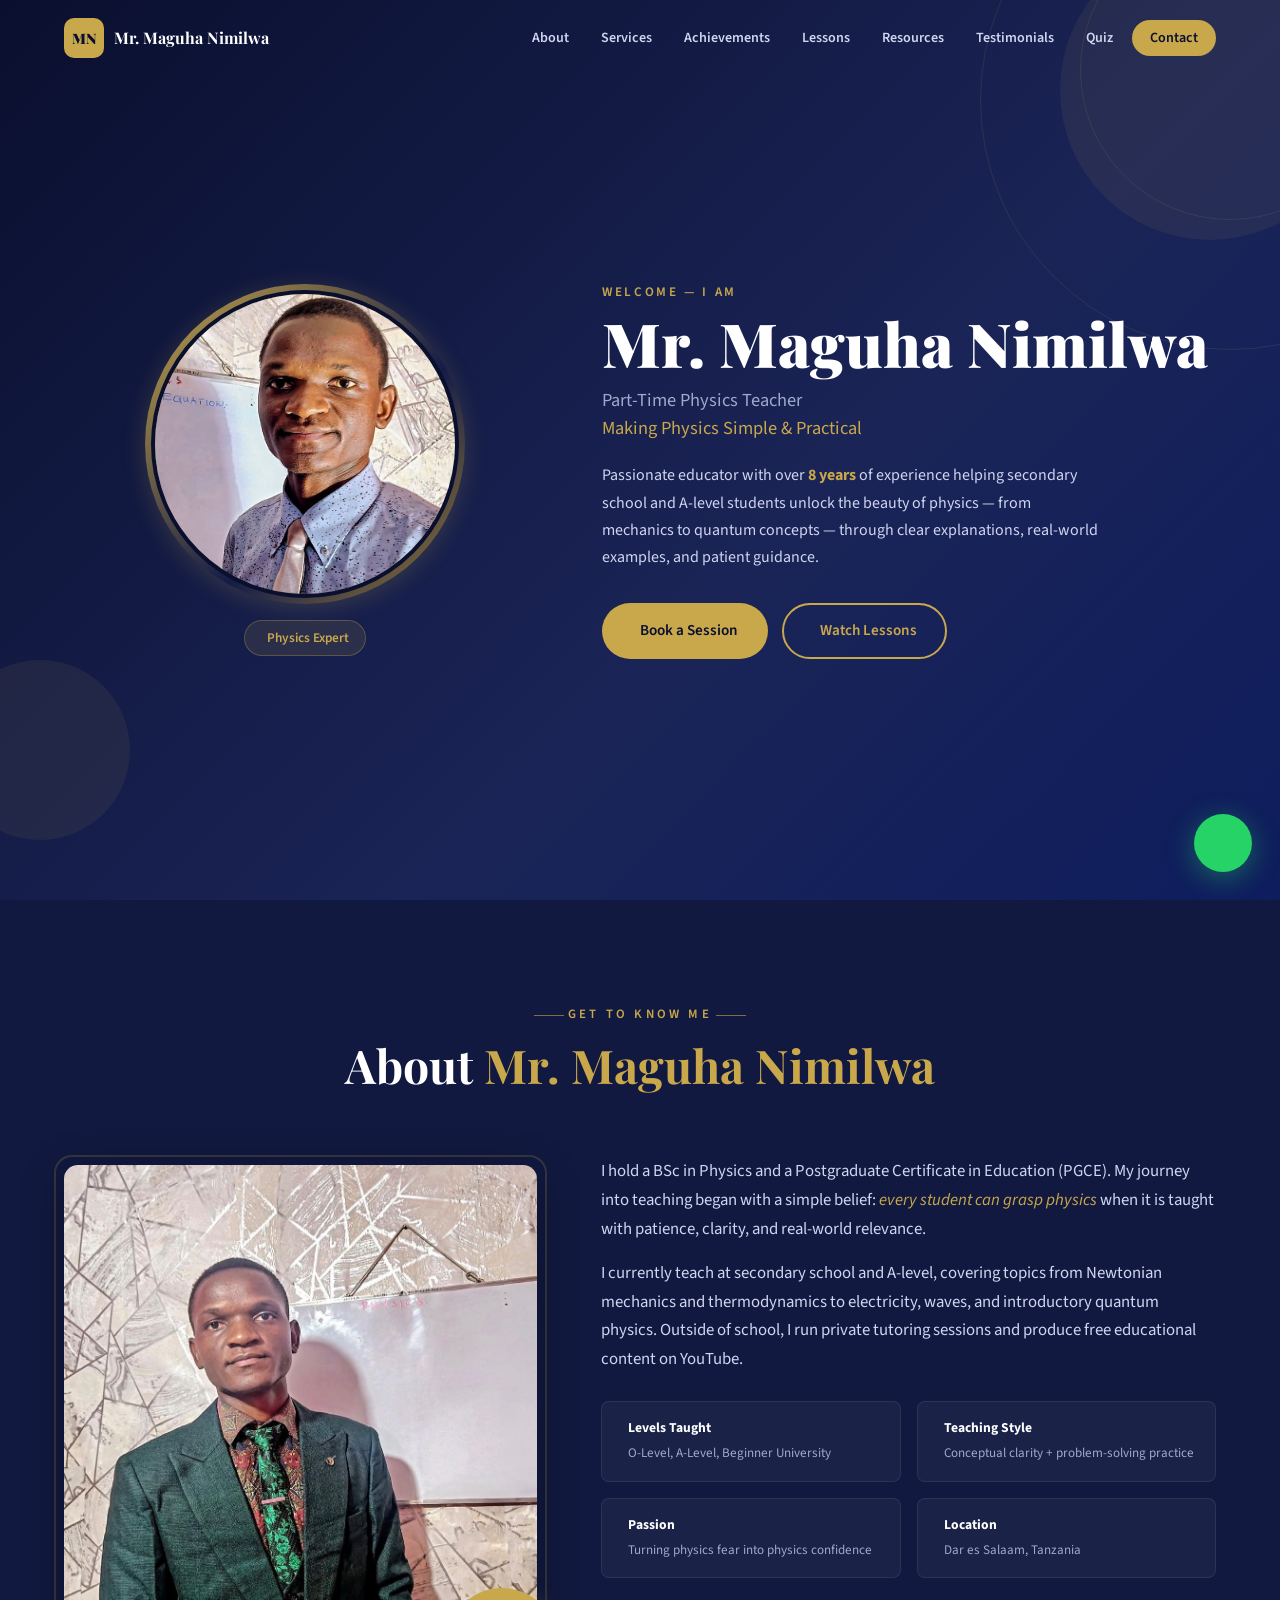
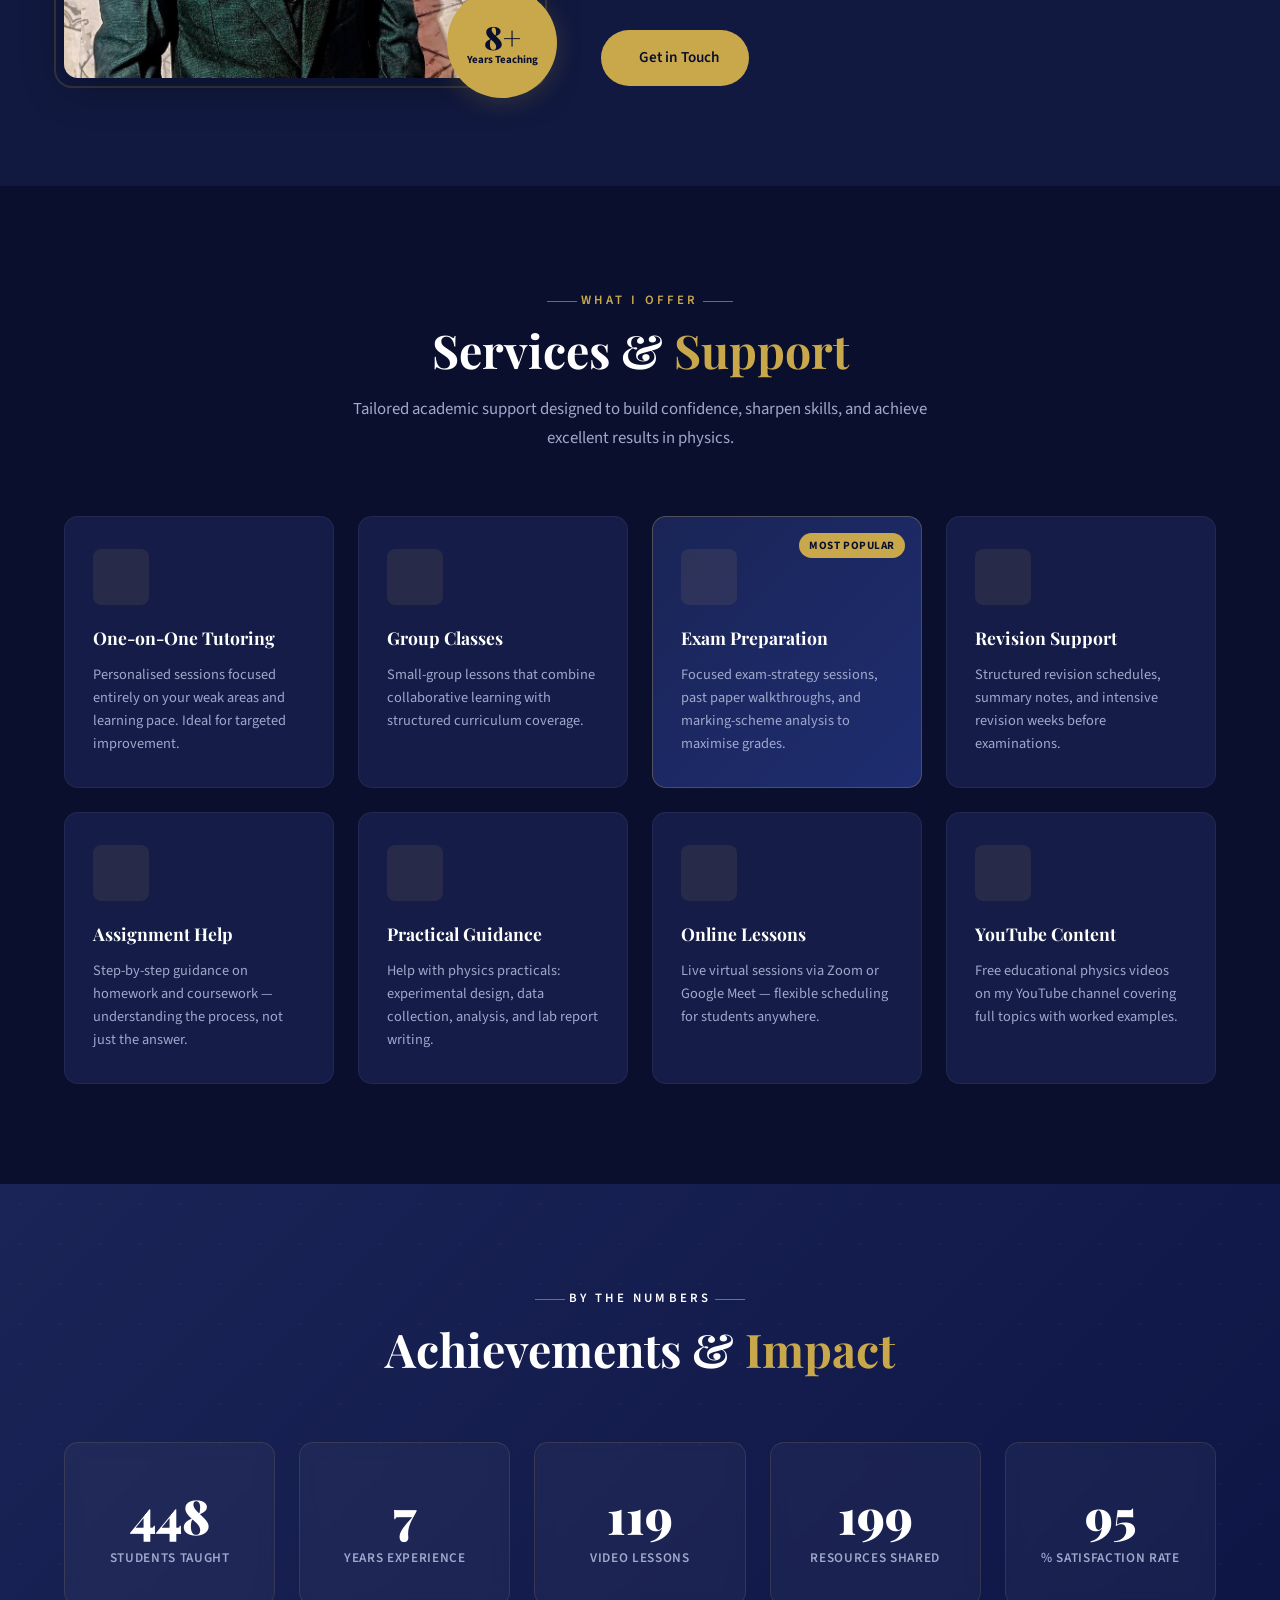
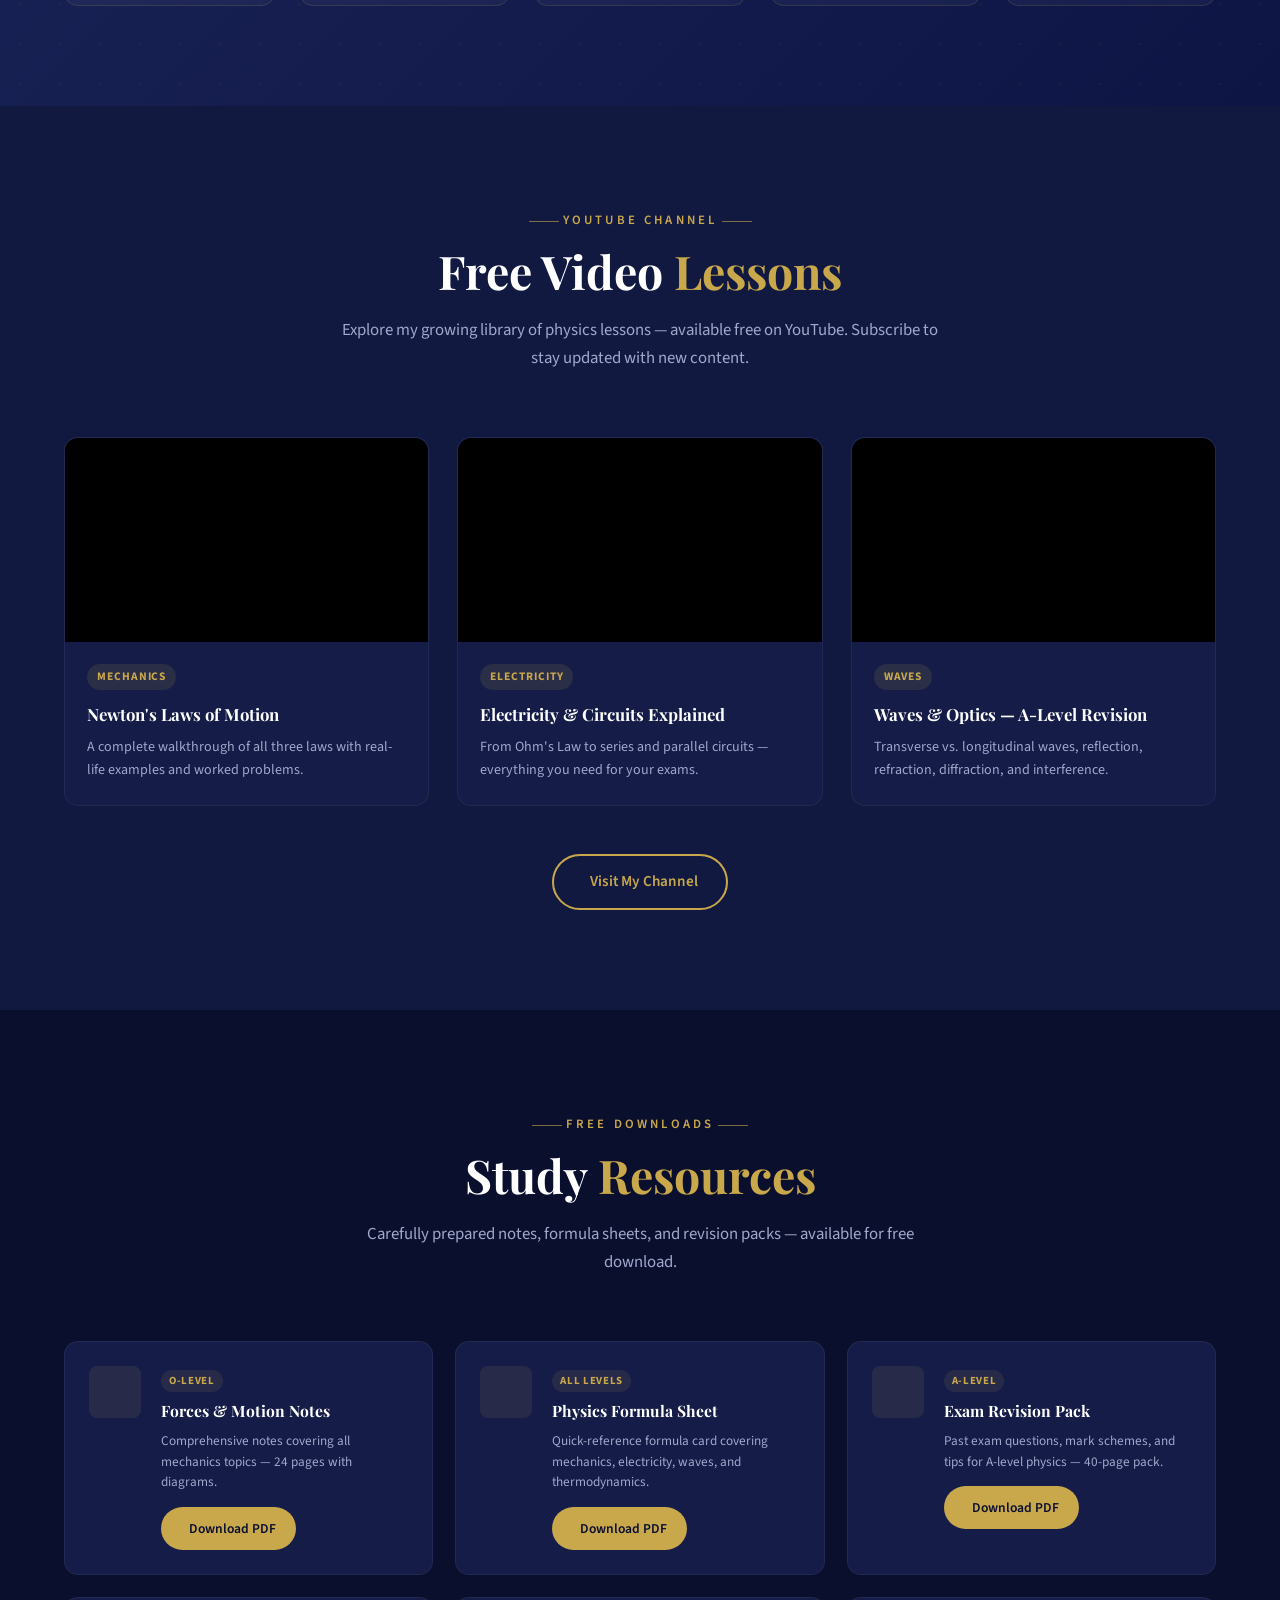
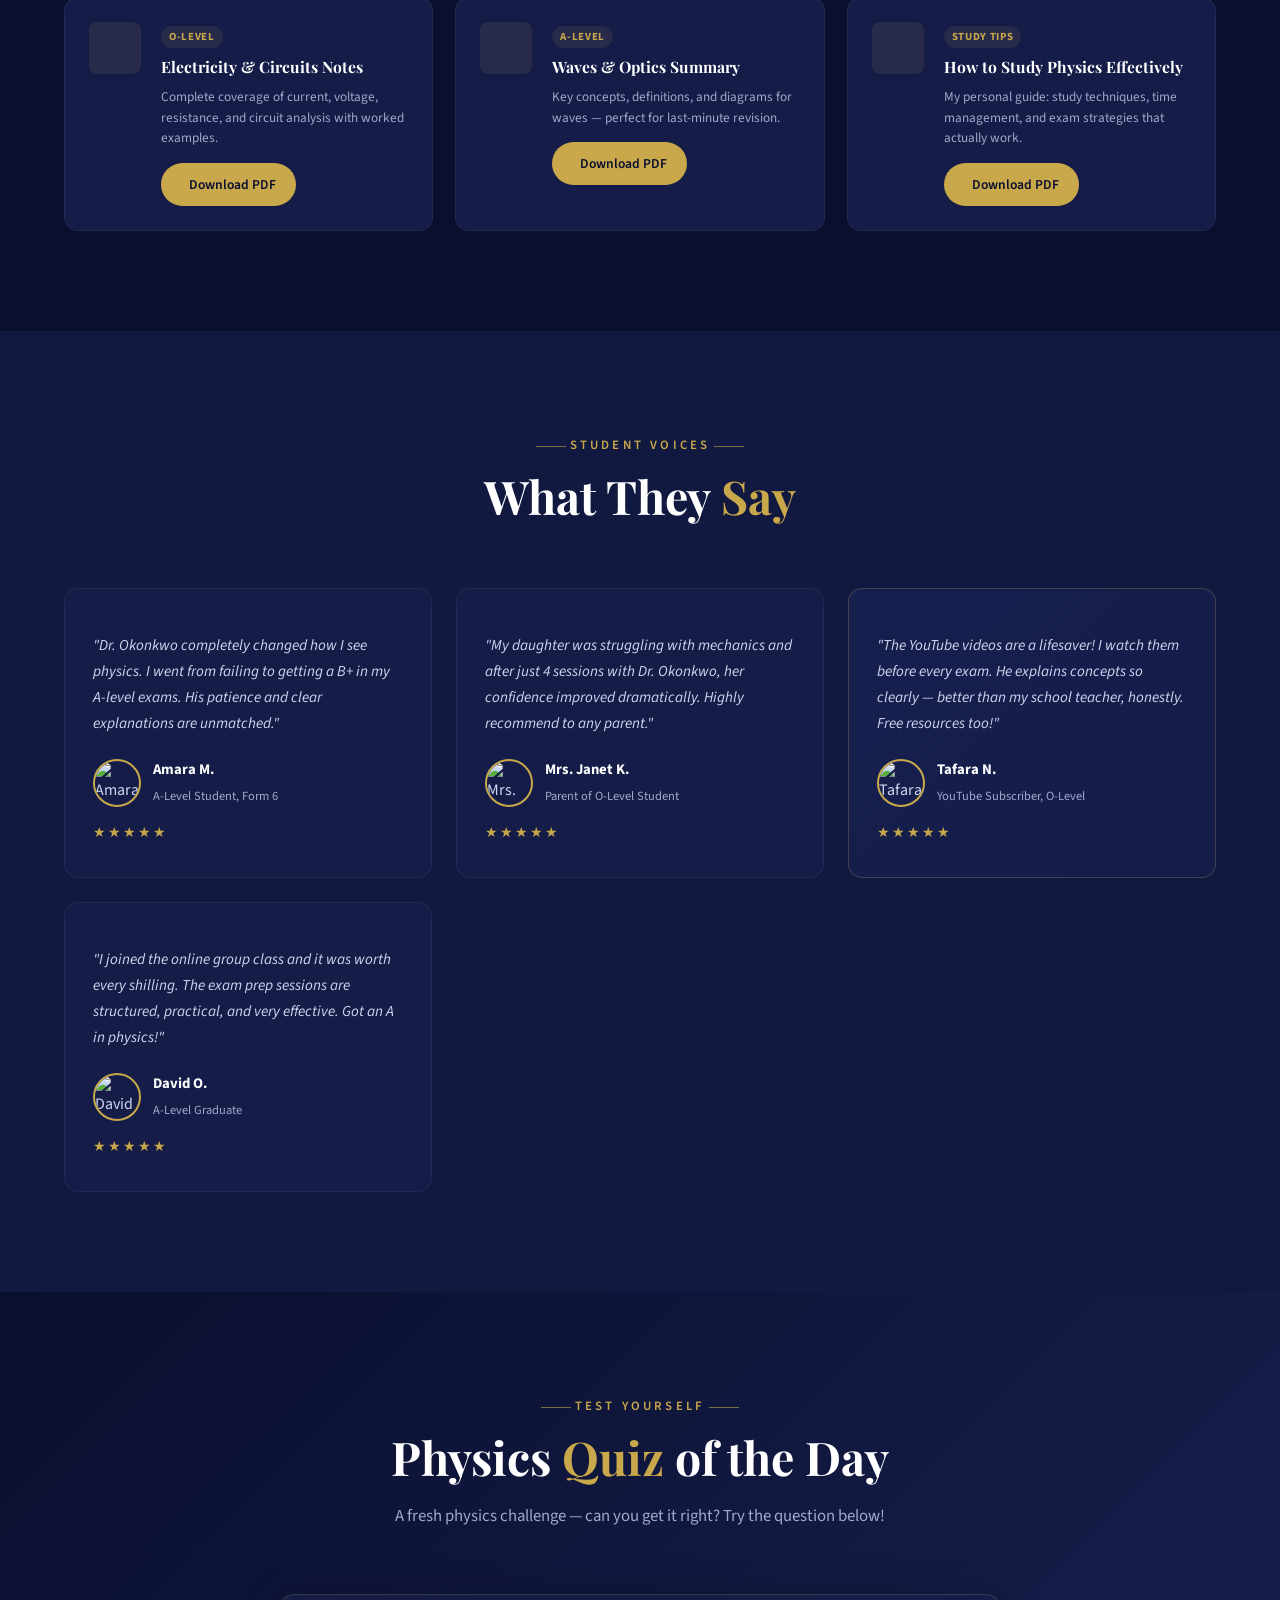
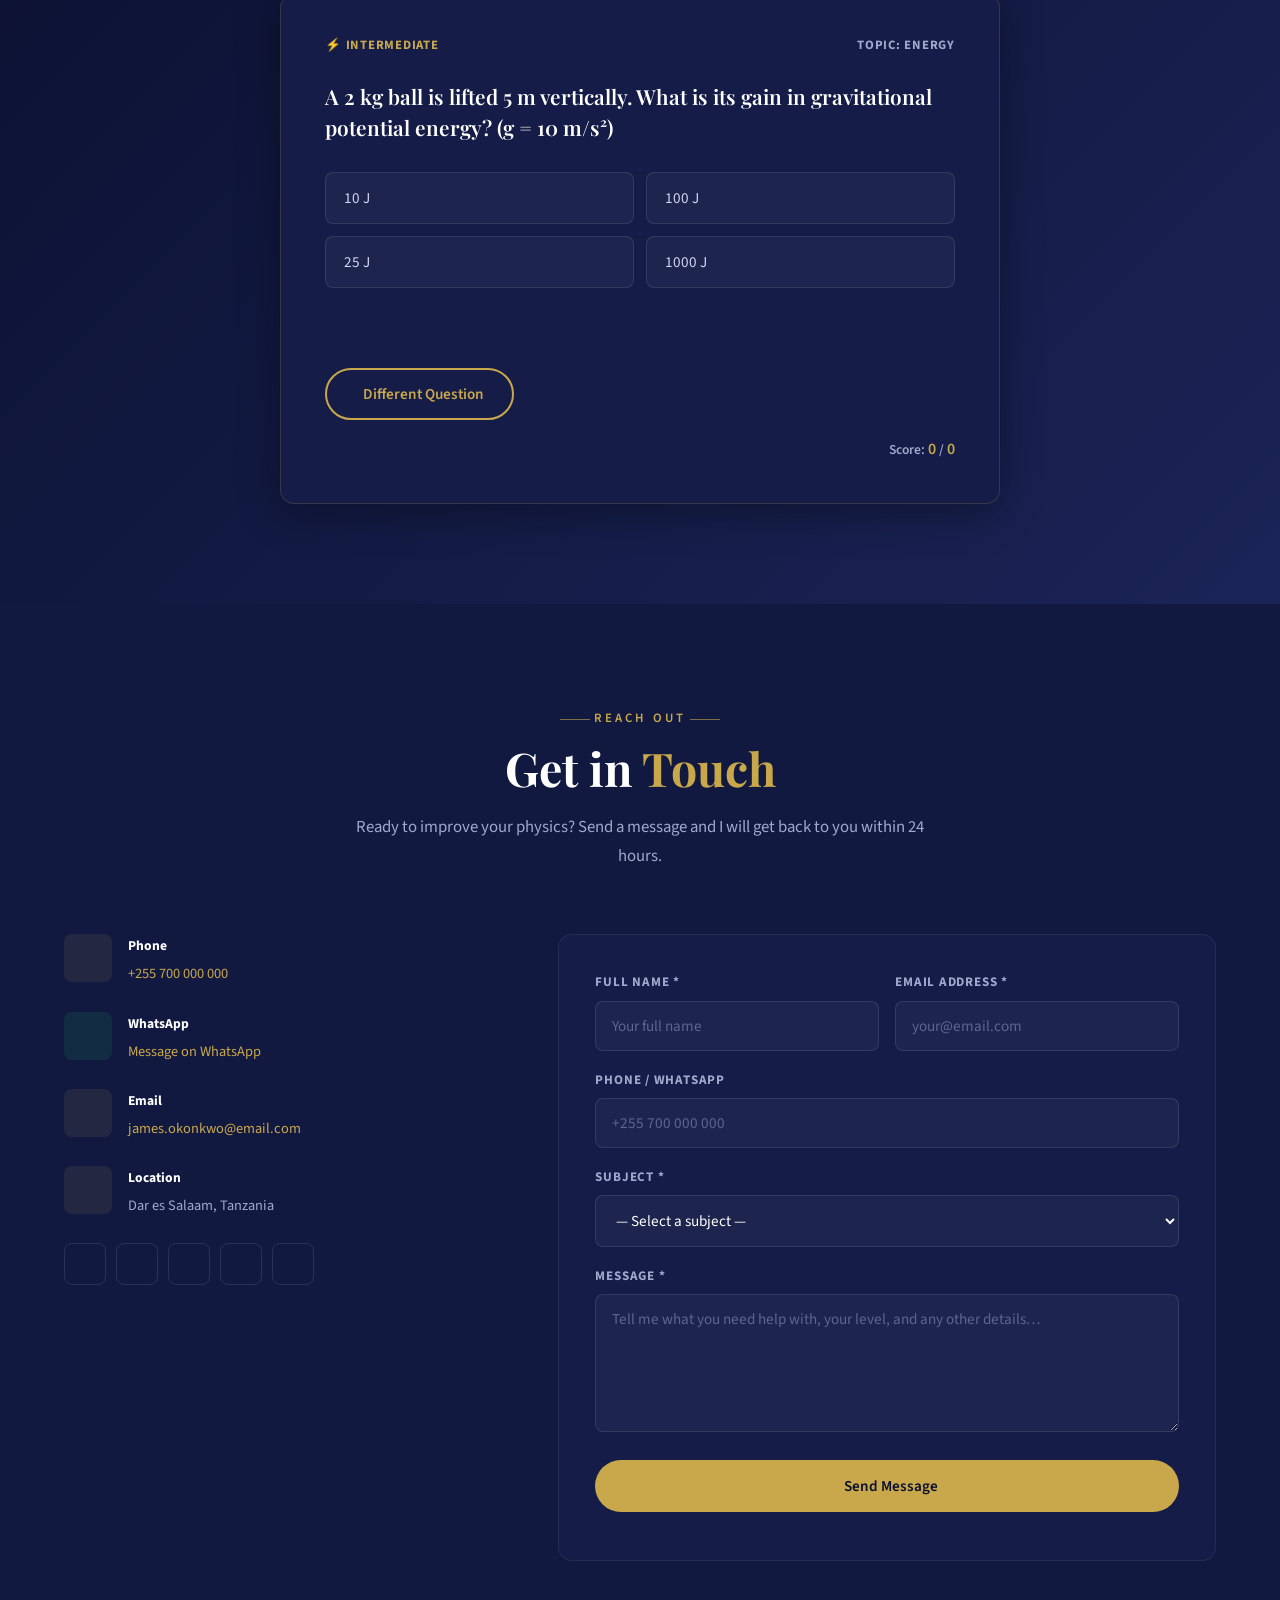
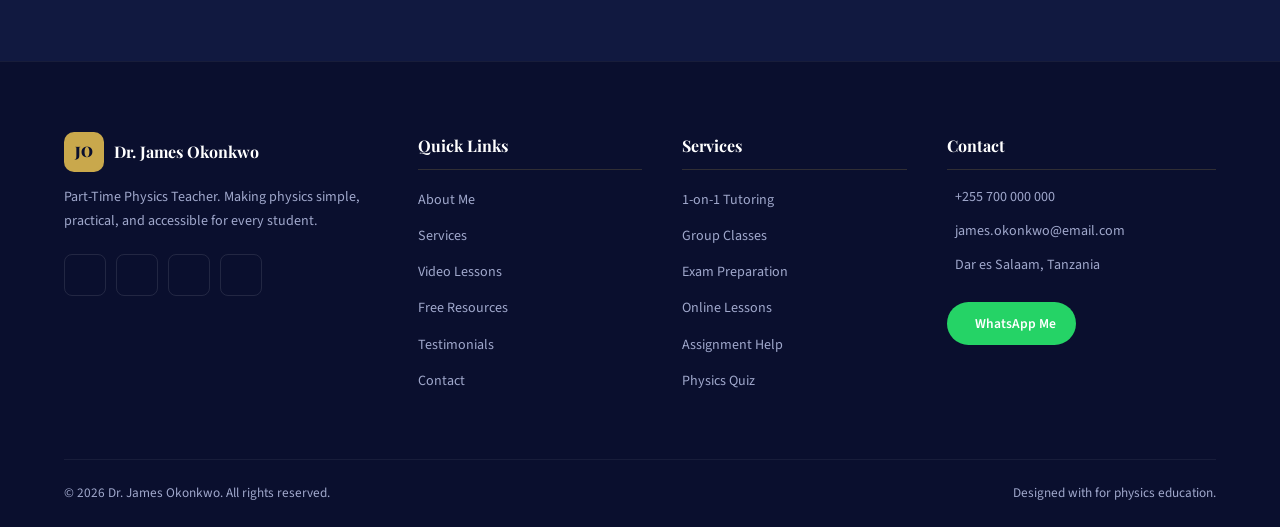
==== index.html @ 6699a412 "Rename index (4).html to index.html" ====
<!DOCTYPE html>
<html lang="en">
<head>
  <meta charset="UTF-8" />
  <meta name="viewport" content="width=device-width, initial-scale=1.0" />
  <!-- =============================================
       EDIT: Change the title to the teacher's name
  ============================================= -->
  <title>Mr. Maguha Nimilwa | Physics Teacher</title>
  <meta name="description" content="Part-time physics teacher offering tutoring, exam prep, and online lessons. Making physics simple and practical." />

  <!-- Google Fonts -->
  <link rel="preconnect" href="https://fonts.googleapis.com" />
  <link rel="preconnect" href="https://fonts.gstatic.com" crossorigin />
  <link href="https://fonts.googleapis.com/css2?family=Playfair+Display:wght@400;600;700;900&family=Source+Sans+3:ital,wght@0,300;0,400;0,600;1,400&display=swap" rel="stylesheet" />

  <!-- Phosphor Icons (lightweight icon set) -->
  <script src="https://unpkg.com/@phosphor-icons/web"></script>

  <link rel="stylesheet" href="style.css" />
</head>
<body>

  <!-- ============================================================
       NAVIGATION BAR — sticky, collapses on scroll
  ============================================================ -->
  <nav id="navbar">
    <div class="nav-container">
      <!-- EDIT: Replace with teacher's initials or short name -->
      <a class="nav-logo" href="#home">
        <span class="logo-mark">MN</span>
        <span class="logo-text">Mr. Maguha Nimilwa</span>
      </a>

      <ul class="nav-links" id="navLinks">
        <li><a href="#about">About</a></li>
        <li><a href="#services">Services</a></li>
        <li><a href="#stats">Achievements</a></li>
        <li><a href="#videos">Lessons</a></li>
        <li><a href="#resources">Resources</a></li>
        <li><a href="#testimonials">Testimonials</a></li>
        <li><a href="#quiz">Quiz</a></li>
        <li><a href="#contact" class="nav-cta">Contact</a></li>
      </ul>

      <button class="hamburger" id="hamburger" aria-label="Toggle menu">
        <span></span><span></span><span></span>
      </button>
    </div>
  </nav>

  <!-- ============================================================
       HERO SECTION
  ============================================================ -->
  <section class="hero" id="home">
    <!-- Physics-themed decorative particles -->
    <div class="hero-particles" aria-hidden="true">
      <div class="particle p1"></div>
      <div class="particle p2"></div>
      <div class="particle p3"></div>
      <div class="orbit orbit1"></div>
      <div class="orbit orbit2"></div>
    </div>

    <div class="hero-container">
      <!-- Profile photo column -->
      <div class="hero-photo-wrap">
        <div class="hero-photo-ring">
          <!-- EDIT: Replace 'placeholder-profile.jpg' with the actual photo path -->
          <img
            src="Maguha1.jpeg"
            alt="Mr Maguha Nimilwa — Physics Teacher"
            class="hero-photo"
          />
        </div>
        <div class="hero-badge">
          <i class="ph ph-atom"></i>
          <span>Physics Expert</span>
        </div>
      </div>

      <!-- Text column -->
      <div class="hero-text">
        <p class="hero-eyebrow">Welcome — I am</p>
        <!-- EDIT: Replace with teacher's actual name -->
        <h1 class="hero-name">Mr. Maguha Nimilwa</h1>
        <p class="hero-title">Part-Time Physics Teacher<br />
          <em>Making Physics Simple &amp; Practical</em>
        </p>
        <!-- EDIT: Replace with teacher's actual short intro -->
        <p class="hero-intro">
          Passionate educator with over <strong>8 years</strong> of experience helping secondary
          school and A-level students unlock the beauty of physics — from mechanics to quantum
          concepts — through clear explanations, real-world examples, and patient guidance.
        </p>
        <div class="hero-actions">
          <a href="#contact" class="btn btn-primary">
            <i class="ph ph-chat-circle-dots"></i> Book a Session
          </a>
          <a href="#videos" class="btn btn-outline">
            <i class="ph ph-youtube-logo"></i> Watch Lessons
          </a>
        </div>
      </div>
    </div>

    <!-- Scroll hint -->
    <a href="#about" class="scroll-hint" aria-label="Scroll down">
      <i class="ph ph-arrow-down"></i>
    </a>
  </section>

  <!-- ============================================================
       ABOUT SECTION
  ============================================================ -->
  <section class="section about-section" id="about">
    <div class="container">
      <div class="section-header">
        <p class="section-eyebrow">Get to Know Me</p>
        <h2 class="section-title">About <span class="gold">Mr. Maguha Nimilwa</span></h2>
      </div>

      <div class="about-grid">
        <!-- Left: Photo / decorative -->
        <div class="about-visual">
          <div class="about-img-wrap">
            <!-- EDIT: Replace with actual secondary or casual photo -->
            <img
              src="Maguha2.jpeg"
              alt="About Dr. James Okonkwo"
            />
            <div class="about-exp-badge">
              <span class="exp-number">8+</span>
              <span class="exp-label">Years Teaching</span>
            </div>
          </div>
        </div>

        <!-- Right: Bio content -->
        <div class="about-content">
          <!-- EDIT: Replace all placeholder text with real biography -->
          <p class="about-bio">
            I hold a BSc in Physics and a Postgraduate Certificate in Education (PGCE). My
            journey into teaching began with a simple belief: <em>every student can grasp
            physics</em> when it is taught with patience, clarity, and real-world relevance.
          </p>
          <p class="about-bio">
            I currently teach at secondary school and A-level, covering topics from Newtonian
            mechanics and thermodynamics to electricity, waves, and introductory quantum
            physics. Outside of school, I run private tutoring sessions and produce free
            educational content on YouTube.
          </p>

          <!-- Quick facts grid -->
          <div class="about-facts">
            <div class="fact-item">
              <i class="ph ph-graduation-cap"></i>
              <div>
                <strong>Levels Taught</strong>
                <span>O-Level, A-Level, Beginner University</span>
              </div>
            </div>
            <div class="fact-item">
              <i class="ph ph-chalkboard-teacher"></i>
              <div>
                <strong>Teaching Style</strong>
                <span>Conceptual clarity + problem-solving practice</span>
              </div>
            </div>
            <div class="fact-item">
              <i class="ph ph-heart"></i>
              <div>
                <strong>Passion</strong>
                <span>Turning physics fear into physics confidence</span>
              </div>
            </div>
            <div class="fact-item">
              <i class="ph ph-globe"></i>
              <div>
                <strong>Location</strong>
                <!-- EDIT: Replace with actual location -->
                <span>Dar es Salaam, Tanzania</span>
              </div>
            </div>
          </div>

          <a href="#contact" class="btn btn-primary mt-1">
            <i class="ph ph-envelope-simple"></i> Get in Touch
          </a>
        </div>
      </div>
    </div>
  </section>

  <!-- ============================================================
       SERVICES SECTION
  ============================================================ -->
  <section class="section services-section" id="services">
    <div class="container">
      <div class="section-header">
        <p class="section-eyebrow">What I Offer</p>
        <h2 class="section-title">Services &amp; <span class="gold">Support</span></h2>
        <p class="section-subtitle">
          Tailored academic support designed to build confidence, sharpen skills,
          and achieve excellent results in physics.
        </p>
      </div>

      <div class="services-grid">
        <!-- Each card: icon, title, description -->
        <div class="service-card">
          <div class="service-icon"><i class="ph ph-user"></i></div>
          <h3>One-on-One Tutoring</h3>
          <p>Personalised sessions focused entirely on your weak areas and learning pace. Ideal for targeted improvement.</p>
        </div>

        <div class="service-card">
          <div class="service-icon"><i class="ph ph-users-three"></i></div>
          <h3>Group Classes</h3>
          <p>Small-group lessons that combine collaborative learning with structured curriculum coverage.</p>
        </div>

        <div class="service-card featured-card">
          <div class="service-icon"><i class="ph ph-exam"></i></div>
          <h3>Exam Preparation</h3>
          <p>Focused exam-strategy sessions, past paper walkthroughs, and marking-scheme analysis to maximise grades.</p>
          <span class="card-badge">Most Popular</span>
        </div>

        <div class="service-card">
          <div class="service-icon"><i class="ph ph-book-open-text"></i></div>
          <h3>Revision Support</h3>
          <p>Structured revision schedules, summary notes, and intensive revision weeks before examinations.</p>
        </div>

        <div class="service-card">
          <div class="service-icon"><i class="ph ph-pencil-simple-line"></i></div>
          <h3>Assignment Help</h3>
          <p>Step-by-step guidance on homework and coursework — understanding the process, not just the answer.</p>
        </div>

        <div class="service-card">
          <div class="service-icon"><i class="ph ph-flask"></i></div>
          <h3>Practical Guidance</h3>
          <p>Help with physics practicals: experimental design, data collection, analysis, and lab report writing.</p>
        </div>

        <div class="service-card">
          <div class="service-icon"><i class="ph ph-video-camera"></i></div>
          <h3>Online Lessons</h3>
          <p>Live virtual sessions via Zoom or Google Meet — flexible scheduling for students anywhere.</p>
        </div>

        <div class="service-card">
          <div class="service-icon"><i class="ph ph-youtube-logo"></i></div>
          <h3>YouTube Content</h3>
          <p>Free educational physics videos on my YouTube channel covering full topics with worked examples.</p>
        </div>
      </div>
    </div>
  </section>

  <!-- ============================================================
       STATISTICS / TRUST SECTION
  ============================================================ -->
  <section class="stats-section" id="stats">
    <div class="stats-bg-pattern" aria-hidden="true"></div>
    <div class="container">
      <div class="section-header light">
        <p class="section-eyebrow">By the Numbers</p>
        <h2 class="section-title">Achievements &amp; <span class="gold">Impact</span></h2>
      </div>

      <div class="stats-grid">
        <!-- EDIT: Replace numbers with real or more accurate placeholders -->
        <div class="stat-card" data-target="450">
          <div class="stat-icon"><i class="ph ph-student"></i></div>
          <div class="stat-number counter" data-target="450">0</div>
          <div class="stat-label">Students Taught</div>
        </div>
        <div class="stat-card" data-target="8">
          <div class="stat-icon"><i class="ph ph-calendar-blank"></i></div>
          <div class="stat-number counter" data-target="8">0</div>
          <div class="stat-label">Years Experience</div>
        </div>
        <div class="stat-card" data-target="120">
          <div class="stat-icon"><i class="ph ph-video"></i></div>
          <div class="stat-number counter" data-target="120">0</div>
          <div class="stat-label">Video Lessons</div>
        </div>
        <div class="stat-card" data-target="200">
          <div class="stat-icon"><i class="ph ph-files"></i></div>
          <div class="stat-number counter" data-target="200">0</div>
          <div class="stat-label">Resources Shared</div>
        </div>
        <div class="stat-card" data-target="96">
          <div class="stat-icon"><i class="ph ph-smiley"></i></div>
          <div class="stat-number counter" data-target="96">0</div>
          <div class="stat-label">% Satisfaction Rate</div>
        </div>
      </div>
    </div>
  </section>

  <!-- ============================================================
       VIDEO LESSONS SECTION
  ============================================================ -->
  <section class="section videos-section" id="videos">
    <div class="container">
      <div class="section-header">
        <p class="section-eyebrow">YouTube Channel</p>
        <h2 class="section-title">Free Video <span class="gold">Lessons</span></h2>
        <p class="section-subtitle">
          Explore my growing library of physics lessons — available free on YouTube.
          Subscribe to stay updated with new content.
        </p>
      </div>

      <div class="videos-grid">
        <!-- VIDEO CARD 1 -->
        <!-- EDIT: Replace src with actual YouTube embed URL -->
        <div class="video-card">
          <div class="video-embed-wrap">
            <!-- Replace VIDEO_ID_1 with actual YouTube video ID -->
            <iframe
              src="https://www.youtube.com/embed/dQw4w9WgXcQ"
              title="Newton's Laws of Motion — Full Lesson"
              frameborder="0"
              allow="accelerometer; autoplay; clipboard-write; encrypted-media; gyroscope; picture-in-picture"
              allowfullscreen
              loading="lazy"
            ></iframe>
          </div>
          <div class="video-info">
            <span class="video-tag">Mechanics</span>
            <h3>Newton's Laws of Motion</h3>
            <p>A complete walkthrough of all three laws with real-life examples and worked problems.</p>
          </div>
        </div>

        <!-- VIDEO CARD 2 -->
        <div class="video-card">
          <div class="video-embed-wrap">
            <!-- EDIT: Replace VIDEO_ID_2 with actual YouTube video ID -->
            <iframe
              src="https://www.youtube.com/embed/dQw4w9WgXcQ"
              title="Electricity & Circuits Explained"
              frameborder="0"
              allow="accelerometer; autoplay; clipboard-write; encrypted-media; gyroscope; picture-in-picture"
              allowfullscreen
              loading="lazy"
            ></iframe>
          </div>
          <div class="video-info">
            <span class="video-tag">Electricity</span>
            <h3>Electricity &amp; Circuits Explained</h3>
            <p>From Ohm's Law to series and parallel circuits — everything you need for your exams.</p>
          </div>
        </div>

        <!-- VIDEO CARD 3 -->
        <div class="video-card">
          <div class="video-embed-wrap">
            <!-- EDIT: Replace VIDEO_ID_3 with actual YouTube video ID -->
            <iframe
              src="https://www.youtube.com/embed/dQw4w9WgXcQ"
              title="Waves & Optics — A-Level Revision"
              frameborder="0"
              allow="accelerometer; autoplay; clipboard-write; encrypted-media; gyroscope; picture-in-picture"
              allowfullscreen
              loading="lazy"
            ></iframe>
          </div>
          <div class="video-info">
            <span class="video-tag">Waves</span>
            <h3>Waves &amp; Optics — A-Level Revision</h3>
            <p>Transverse vs. longitudinal waves, reflection, refraction, diffraction, and interference.</p>
          </div>
        </div>
      </div>

      <div class="center-btn">
        <!-- EDIT: Replace # with actual YouTube channel URL -->
        <a href="https://youtube.com/@YourChannelHere" target="_blank" rel="noopener" class="btn btn-outline">
          <i class="ph ph-youtube-logo"></i> Visit My Channel
        </a>
      </div>
    </div>
  </section>

  <!-- ============================================================
       NOTES / RESOURCES SECTION
  ============================================================ -->
  <section class="section resources-section" id="resources">
    <div class="container">
      <div class="section-header">
        <p class="section-eyebrow">Free Downloads</p>
        <h2 class="section-title">Study <span class="gold">Resources</span></h2>
        <p class="section-subtitle">
          Carefully prepared notes, formula sheets, and revision packs — available for free download.
        </p>
      </div>

      <div class="resources-grid">
        <!-- EDIT: Update file names, descriptions, and href links -->

        <div class="resource-card">
          <div class="resource-icon"><i class="ph ph-file-text"></i></div>
          <div class="resource-info">
            <span class="resource-tag">O-Level</span>
            <h3>Forces &amp; Motion Notes</h3>
            <p>Comprehensive notes covering all mechanics topics — 24 pages with diagrams.</p>
            <a href="#" class="btn btn-sm btn-primary">
              <i class="ph ph-download-simple"></i> Download PDF
            </a>
          </div>
        </div>

        <div class="resource-card">
          <div class="resource-icon"><i class="ph ph-function"></i></div>
          <div class="resource-info">
            <span class="resource-tag">All Levels</span>
            <h3>Physics Formula Sheet</h3>
            <p>Quick-reference formula card covering mechanics, electricity, waves, and thermodynamics.</p>
            <a href="#" class="btn btn-sm btn-primary">
              <i class="ph ph-download-simple"></i> Download PDF
            </a>
          </div>
        </div>

        <div class="resource-card">
          <div class="resource-icon"><i class="ph ph-clock-countdown"></i></div>
          <div class="resource-info">
            <span class="resource-tag">A-Level</span>
            <h3>Exam Revision Pack</h3>
            <p>Past exam questions, mark schemes, and tips for A-level physics — 40-page pack.</p>
            <a href="#" class="btn btn-sm btn-primary">
              <i class="ph ph-download-simple"></i> Download PDF
            </a>
          </div>
        </div>

        <div class="resource-card">
          <div class="resource-icon"><i class="ph ph-lightning"></i></div>
          <div class="resource-info">
            <span class="resource-tag">O-Level</span>
            <h3>Electricity &amp; Circuits Notes</h3>
            <p>Complete coverage of current, voltage, resistance, and circuit analysis with worked examples.</p>
            <a href="#" class="btn btn-sm btn-primary">
              <i class="ph ph-download-simple"></i> Download PDF
            </a>
          </div>
        </div>

        <div class="resource-card">
          <div class="resource-icon"><i class="ph ph-waves"></i></div>
          <div class="resource-info">
            <span class="resource-tag">A-Level</span>
            <h3>Waves &amp; Optics Summary</h3>
            <p>Key concepts, definitions, and diagrams for waves — perfect for last-minute revision.</p>
            <a href="#" class="btn btn-sm btn-primary">
              <i class="ph ph-download-simple"></i> Download PDF
            </a>
          </div>
        </div>

        <div class="resource-card">
          <div class="resource-icon"><i class="ph ph-lightbulb"></i></div>
          <div class="resource-info">
            <span class="resource-tag">Study Tips</span>
            <h3>How to Study Physics Effectively</h3>
            <p>My personal guide: study techniques, time management, and exam strategies that actually work.</p>
            <a href="#" class="btn btn-sm btn-primary">
              <i class="ph ph-download-simple"></i> Download PDF
            </a>
          </div>
        </div>
      </div>
    </div>
  </section>

  <!-- ============================================================
       TESTIMONIALS SECTION
  ============================================================ -->
  <section class="section testimonials-section" id="testimonials">
    <div class="container">
      <div class="section-header">
        <p class="section-eyebrow">Student Voices</p>
        <h2 class="section-title">What They <span class="gold">Say</span></h2>
      </div>

      <div class="testimonials-grid">
        <!-- EDIT: Replace with real testimonials -->
        <div class="testimonial-card">
          <div class="quote-icon"><i class="ph ph-quotes"></i></div>
          <p class="testimonial-text">
            "Dr. Okonkwo completely changed how I see physics. I went from failing to getting a B+ in
            my A-level exams. His patience and clear explanations are unmatched."
          </p>
          <div class="testimonial-author">
            <img src="https://placehold.co/50x50/c9a84c/0a0f2e?text=AM" alt="Amara M." />
            <div>
              <strong>Amara M.</strong>
              <span>A-Level Student, Form 6</span>
            </div>
          </div>
          <div class="stars">★★★★★</div>
        </div>

        <div class="testimonial-card">
          <div class="quote-icon"><i class="ph ph-quotes"></i></div>
          <p class="testimonial-text">
            "My daughter was struggling with mechanics and after just 4 sessions with Dr. Okonkwo, her
            confidence improved dramatically. Highly recommend to any parent."
          </p>
          <div class="testimonial-author">
            <img src="https://placehold.co/50x50/c9a84c/0a0f2e?text=JK" alt="Mrs. Janet K." />
            <div>
              <strong>Mrs. Janet K.</strong>
              <span>Parent of O-Level Student</span>
            </div>
          </div>
          <div class="stars">★★★★★</div>
        </div>

        <div class="testimonial-card featured-testimonial">
          <div class="quote-icon"><i class="ph ph-quotes"></i></div>
          <p class="testimonial-text">
            "The YouTube videos are a lifesaver! I watch them before every exam. He explains
            concepts so clearly — better than my school teacher, honestly. Free resources too!"
          </p>
          <div class="testimonial-author">
            <img src="https://placehold.co/50x50/c9a84c/0a0f2e?text=TN" alt="Tafara N." />
            <div>
              <strong>Tafara N.</strong>
              <span>YouTube Subscriber, O-Level</span>
            </div>
          </div>
          <div class="stars">★★★★★</div>
        </div>

        <div class="testimonial-card">
          <div class="quote-icon"><i class="ph ph-quotes"></i></div>
          <p class="testimonial-text">
            "I joined the online group class and it was worth every shilling. The exam prep
            sessions are structured, practical, and very effective. Got an A in physics!"
          </p>
          <div class="testimonial-author">
            <img src="https://placehold.co/50x50/c9a84c/0a0f2e?text=DO" alt="David O." />
            <div>
              <strong>David O.</strong>
              <span>A-Level Graduate</span>
            </div>
          </div>
          <div class="stars">★★★★★</div>
        </div>
      </div>
    </div>
  </section>

  <!-- ============================================================
       INTERACTIVE QUIZ SECTION — "Physics Quiz of the Day"
  ============================================================ -->
  <section class="section quiz-section" id="quiz">
    <div class="container">
      <div class="section-header">
        <p class="section-eyebrow">Test Yourself</p>
        <h2 class="section-title">Physics <span class="gold">Quiz</span> of the Day</h2>
        <p class="section-subtitle">
          A fresh physics challenge — can you get it right? Try the question below!
        </p>
      </div>

      <div class="quiz-card">
        <div class="quiz-header">
          <span class="quiz-level" id="quizLevel">⚡ Intermediate</span>
          <span class="quiz-topic" id="quizTopic">Topic: Forces</span>
        </div>

        <p class="quiz-question" id="quizQuestion">
          Loading question…
        </p>

        <div class="quiz-options" id="quizOptions">
          <!-- Options injected by JS -->
        </div>

        <div class="quiz-feedback" id="quizFeedback" aria-live="polite"></div>

        <div class="quiz-actions">
          <button class="btn btn-primary" id="nextQuizBtn" style="display:none;">
            <i class="ph ph-arrow-right"></i> Next Question
          </button>
          <button class="btn btn-outline" id="skipQuizBtn">
            <i class="ph ph-shuffle"></i> Different Question
          </button>
        </div>

        <div class="quiz-score">
          Score: <span id="quizScore">0</span> / <span id="quizTotal">0</span>
        </div>
      </div>
    </div>
  </section>

  <!-- ============================================================
       CONTACT SECTION
  ============================================================ -->
  <section class="section contact-section" id="contact">
    <div class="container">
      <div class="section-header">
        <p class="section-eyebrow">Reach Out</p>
        <h2 class="section-title">Get in <span class="gold">Touch</span></h2>
        <p class="section-subtitle">
          Ready to improve your physics? Send a message and I will get back to you within 24 hours.
        </p>
      </div>

      <div class="contact-grid">
        <!-- Left: contact info -->
        <div class="contact-info">
          <div class="contact-item">
            <div class="contact-icon"><i class="ph ph-phone"></i></div>
            <div>
              <strong>Phone</strong>
              <!-- EDIT: Replace with actual phone number -->
              <span><a href="tel:+255700000000">+255 700 000 000</a></span>
            </div>
          </div>

          <div class="contact-item">
            <div class="contact-icon whatsapp-icon"><i class="ph ph-whatsapp-logo"></i></div>
            <div>
              <strong>WhatsApp</strong>
              <!-- EDIT: Replace phone number in the URL -->
              <span><a href="https://wa.me/255700000000?text=Hello%20Dr.%20Okonkwo%2C%20I'd%20like%20to%20book%20a%20session." target="_blank" rel="noopener">Message on WhatsApp</a></span>
            </div>
          </div>

          <div class="contact-item">
            <div class="contact-icon"><i class="ph ph-envelope-simple"></i></div>
            <div>
              <strong>Email</strong>
              <!-- EDIT: Replace with actual email address -->
              <span><a href="mailto:james.okonkwo@email.com">james.okonkwo@email.com</a></span>
            </div>
          </div>

          <div class="contact-item">
            <div class="contact-icon"><i class="ph ph-map-pin"></i></div>
            <div>
              <strong>Location</strong>
              <!-- EDIT: Replace with actual location -->
              <span>Dar es Salaam, Tanzania</span>
            </div>
          </div>

          <!-- Social links -->
          <div class="social-links">
            <!-- EDIT: Replace # with actual social URLs -->
            <a href="https://youtube.com/@YourChannelHere" target="_blank" rel="noopener" aria-label="YouTube"><i class="ph ph-youtube-logo"></i></a>
            <a href="https://facebook.com/YourPageHere" target="_blank" rel="noopener" aria-label="Facebook"><i class="ph ph-facebook-logo"></i></a>
            <a href="https://twitter.com/YourHandleHere" target="_blank" rel="noopener" aria-label="Twitter / X"><i class="ph ph-x-logo"></i></a>
            <a href="https://instagram.com/YourHandleHere" target="_blank" rel="noopener" aria-label="Instagram"><i class="ph ph-instagram-logo"></i></a>
            <a href="https://linkedin.com/in/YourProfileHere" target="_blank" rel="noopener" aria-label="LinkedIn"><i class="ph ph-linkedin-logo"></i></a>
          </div>
        </div>

        <!-- Right: contact form -->
        <div class="contact-form-wrap">
          <!-- NOTE: This form needs a backend or service (e.g. Formspree) to actually send emails.
               EDIT: If using Formspree, change action="https://formspree.io/f/YOUR_FORM_ID" -->
          <form id="contactForm" novalidate>
            <div class="form-row">
              <div class="form-group">
                <label for="contactName">Full Name *</label>
                <input type="text" id="contactName" name="name" placeholder="Your full name" required />
              </div>
              <div class="form-group">
                <label for="contactEmail">Email Address *</label>
                <input type="email" id="contactEmail" name="email" placeholder="your@email.com" required />
              </div>
            </div>
            <div class="form-group">
              <label for="contactPhone">Phone / WhatsApp</label>
              <input type="tel" id="contactPhone" name="phone" placeholder="+255 700 000 000" />
            </div>
            <div class="form-group">
              <label for="contactSubject">Subject *</label>
              <select id="contactSubject" name="subject" required>
                <option value="">— Select a subject —</option>
                <option value="tutoring">One-on-One Tutoring</option>
                <option value="group">Group Class</option>
                <option value="exam">Exam Preparation</option>
                <option value="online">Online Lessons</option>
                <option value="resources">Resources / Notes</option>
                <option value="other">Other</option>
              </select>
            </div>
            <div class="form-group">
              <label for="contactMessage">Message *</label>
              <textarea id="contactMessage" name="message" rows="5" placeholder="Tell me what you need help with, your level, and any other details…" required></textarea>
            </div>
            <button type="submit" class="btn btn-primary btn-full">
              <i class="ph ph-paper-plane-tilt"></i> Send Message
            </button>
            <p class="form-note" id="formStatus" aria-live="polite"></p>
          </form>
        </div>
      </div>
    </div>
  </section>

  <!-- ============================================================
       FOOTER
  ============================================================ -->
  <footer class="footer">
    <div class="container">
      <div class="footer-grid">
        <!-- Brand -->
        <div class="footer-brand">
          <div class="footer-logo">
            <span class="logo-mark">JO</span>
            <!-- EDIT: Update name -->
            <span>Dr. James Okonkwo</span>
          </div>
          <p>Part-Time Physics Teacher. Making physics simple, practical, and accessible for every student.</p>
          <div class="social-links">
            <a href="https://youtube.com/@YourChannelHere" target="_blank" rel="noopener" aria-label="YouTube"><i class="ph ph-youtube-logo"></i></a>
            <a href="https://facebook.com/YourPageHere" target="_blank" rel="noopener" aria-label="Facebook"><i class="ph ph-facebook-logo"></i></a>
            <a href="https://twitter.com/YourHandleHere" target="_blank" rel="noopener" aria-label="Twitter / X"><i class="ph ph-x-logo"></i></a>
            <a href="https://instagram.com/YourHandleHere" target="_blank" rel="noopener" aria-label="Instagram"><i class="ph ph-instagram-logo"></i></a>
          </div>
        </div>

        <!-- Quick links -->
        <div class="footer-links">
          <h4>Quick Links</h4>
          <ul>
            <li><a href="#about">About Me</a></li>
            <li><a href="#services">Services</a></li>
            <li><a href="#videos">Video Lessons</a></li>
            <li><a href="#resources">Free Resources</a></li>
            <li><a href="#testimonials">Testimonials</a></li>
            <li><a href="#contact">Contact</a></li>
          </ul>
        </div>

        <!-- Services quick links -->
        <div class="footer-links">
          <h4>Services</h4>
          <ul>
            <li><a href="#services">1-on-1 Tutoring</a></li>
            <li><a href="#services">Group Classes</a></li>
            <li><a href="#services">Exam Preparation</a></li>
            <li><a href="#services">Online Lessons</a></li>
            <li><a href="#services">Assignment Help</a></li>
            <li><a href="#quiz">Physics Quiz</a></li>
          </ul>
        </div>

        <!-- Contact summary -->
        <div class="footer-contact">
          <h4>Contact</h4>
          <!-- EDIT: Update contact details -->
          <p><i class="ph ph-phone"></i> +255 700 000 000</p>
          <p><i class="ph ph-envelope-simple"></i> james.okonkwo@email.com</p>
          <p><i class="ph ph-map-pin"></i> Dar es Salaam, Tanzania</p>
          <a href="https://wa.me/255700000000" target="_blank" rel="noopener" class="btn btn-sm btn-whatsapp">
            <i class="ph ph-whatsapp-logo"></i> WhatsApp Me
          </a>
        </div>
      </div>

      <div class="footer-bottom">
        <!-- EDIT: Update name and year if needed -->
        <p>&copy; <span id="year"></span> Dr. James Okonkwo. All rights reserved.</p>
        <p class="footer-tagline">Designed with <i class="ph ph-heart-straight ph-fill"></i> for physics education.</p>
      </div>
    </div>
  </footer>

  <!-- ============================================================
       FLOATING WHATSAPP BUTTON
       EDIT: Replace phone number in the URL below
  ============================================================ -->
  <a
    href="https://wa.me/255700000000?text=Hello%20Dr.%20Okonkwo%2C%20I%20saw%20your%20website%20and%20I'm%20interested%20in%20your%20physics%20lessons."
    class="whatsapp-float"
    target="_blank"
    rel="noopener"
    aria-label="Chat on WhatsApp"
  >
    <i class="ph ph-whatsapp-logo"></i>
    <span class="wa-tooltip">Chat on WhatsApp</span>
  </a>

  <script src="script.js"></script>
</body>
</html>
---- style.css ----
/* ================================================================
   PHYSICS TEACHER PORTFOLIO — style.css
   Aesthetic: Refined Academic Luxury
   Colors: Deep Navy · Gold · White
================================================================ */

/* ----------------------------------------------------------------
   1. CSS VARIABLES & RESET
---------------------------------------------------------------- */
:root {
  /* Core Palette */
  --navy:        #0a0f2e;
  --navy-mid:    #111940;
  --navy-light:  #1a2456;
  --navy-card:   #141c47;
  --gold:        #c9a84c;
  --gold-light:  #e8c96a;
  --gold-dim:    #9a7c34;
  --white:       #ffffff;
  --off-white:   #f5f6ff;
  --text-muted:  #a0a8cc;
  --text-body:   #d0d5f0;

  /* Typography */
  --font-display: 'Playfair Display', Georgia, serif;
  --font-body:    'Source Sans 3', 'Segoe UI', sans-serif;

  /* Spacing */
  --section-pad:  100px;
  --container:    1200px;
  --radius:       14px;
  --radius-sm:    8px;

  /* Shadows */
  --shadow:      0 8px 40px rgba(0,0,0,0.35);
  --shadow-gold: 0 4px 24px rgba(201,168,76,0.20);

  /* Transitions */
  --trans: 0.3s cubic-bezier(0.25, 0.8, 0.25, 1);
}

*, *::before, *::after { box-sizing: border-box; margin: 0; padding: 0; }

html {
  scroll-behavior: smooth;
  scroll-padding-top: 80px;
}

body {
  font-family: var(--font-body);
  background: var(--navy);
  color: var(--text-body);
  line-height: 1.7;
  -webkit-font-smoothing: antialiased;
}

img { display: block; max-width: 100%; }
a  { color: inherit; text-decoration: none; }
ul { list-style: none; }
button { cursor: pointer; border: none; background: none; font-family: inherit; }

/* ----------------------------------------------------------------
   2. UTILITY CLASSES
---------------------------------------------------------------- */
.container {
  max-width: var(--container);
  margin: 0 auto;
  padding: 0 24px;
}

.section {
  padding: var(--section-pad) 0;
}

.gold { color: var(--gold); }

.section-header {
  text-align: center;
  margin-bottom: 64px;
}

.section-header.light .section-eyebrow,
.section-header.light .section-title { color: var(--white); }

.section-eyebrow {
  display: inline-block;
  font-family: var(--font-body);
  font-size: 0.8rem;
  font-weight: 600;
  letter-spacing: 0.25em;
  text-transform: uppercase;
  color: var(--gold);
  margin-bottom: 12px;
  position: relative;
  padding: 0 20px;
}
.section-eyebrow::before,
.section-eyebrow::after {
  content: '';
  position: absolute;
  top: 50%;
  width: 30px;
  height: 1px;
  background: var(--gold);
  opacity: 0.6;
}
.section-eyebrow::before { right: 100%; margin-right: -16px; }
.section-eyebrow::after  { left:  100%; margin-left: -16px; }

.section-title {
  font-family: var(--font-display);
  font-size: clamp(2rem, 4vw, 2.9rem);
  font-weight: 700;
  color: var(--white);
  line-height: 1.2;
  margin-bottom: 16px;
}

.section-subtitle {
  max-width: 600px;
  margin: 0 auto;
  color: var(--text-muted);
  font-size: 1.05rem;
}

.center-btn { text-align: center; margin-top: 48px; }
.mt-1 { margin-top: 24px; }

/* ----------------------------------------------------------------
   3. BUTTONS
---------------------------------------------------------------- */
.btn {
  display: inline-flex;
  align-items: center;
  gap: 8px;
  padding: 13px 28px;
  border-radius: 50px;
  font-family: var(--font-body);
  font-size: 0.95rem;
  font-weight: 600;
  transition: var(--trans);
  cursor: pointer;
  text-decoration: none;
  border: 2px solid transparent;
  white-space: nowrap;
}

.btn-primary {
  background: var(--gold);
  color: var(--navy);
}
.btn-primary:hover {
  background: var(--gold-light);
  transform: translateY(-2px);
  box-shadow: var(--shadow-gold);
}

.btn-outline {
  background: transparent;
  color: var(--gold);
  border-color: var(--gold);
}
.btn-outline:hover {
  background: var(--gold);
  color: var(--navy);
  transform: translateY(-2px);
}

.btn-sm { padding: 8px 18px; font-size: 0.85rem; }

.btn-full { width: 100%; justify-content: center; }

.btn-whatsapp {
  background: #25D366;
  color: #fff;
  border-color: transparent;
}
.btn-whatsapp:hover { background: #1ebe5c; transform: translateY(-2px); }

/* ----------------------------------------------------------------
   4. NAVBAR
---------------------------------------------------------------- */
#navbar {
  position: fixed;
  top: 0; left: 0; right: 0;
  z-index: 1000;
  padding: 18px 0;
  transition: background var(--trans), padding var(--trans), box-shadow var(--trans);
}
#navbar.scrolled {
  background: rgba(10, 15, 46, 0.96);
  backdrop-filter: blur(12px);
  padding: 10px 0;
  box-shadow: 0 4px 30px rgba(0,0,0,0.4);
}

.nav-container {
  max-width: var(--container);
  margin: 0 auto;
  padding: 0 24px;
  display: flex;
  align-items: center;
  justify-content: space-between;
}

.nav-logo {
  display: flex;
  align-items: center;
  gap: 10px;
  text-decoration: none;
}
.logo-mark {
  width: 40px; height: 40px;
  background: var(--gold);
  color: var(--navy);
  border-radius: 10px;
  display: grid;
  place-items: center;
  font-family: var(--font-display);
  font-weight: 900;
  font-size: 0.9rem;
  flex-shrink: 0;
}
.logo-text {
  font-family: var(--font-display);
  font-weight: 700;
  font-size: 1rem;
  color: var(--white);
}

.nav-links {
  display: flex;
  align-items: center;
  gap: 6px;
}
.nav-links a {
  padding: 7px 13px;
  border-radius: 8px;
  font-size: 0.88rem;
  font-weight: 600;
  color: var(--text-body);
  transition: color var(--trans), background var(--trans);
}
.nav-links a:hover { color: var(--white); background: rgba(255,255,255,0.07); }
.nav-links .nav-cta {
  background: var(--gold);
  color: var(--navy);
  border-radius: 50px;
  padding: 8px 18px;
}
.nav-links .nav-cta:hover { background: var(--gold-light); }

.hamburger {
  display: none;
  flex-direction: column;
  gap: 5px;
  padding: 6px;
}
.hamburger span {
  display: block;
  width: 24px; height: 2px;
  background: var(--white);
  border-radius: 2px;
  transition: var(--trans);
}
.hamburger.open span:nth-child(1) { transform: translateY(7px) rotate(45deg); }
.hamburger.open span:nth-child(2) { opacity: 0; transform: scaleX(0); }
.hamburger.open span:nth-child(3) { transform: translateY(-7px) rotate(-45deg); }

/* ----------------------------------------------------------------
   5. HERO SECTION
---------------------------------------------------------------- */
.hero {
  min-height: 100vh;
  display: flex;
  align-items: center;
  justify-content: center;
  position: relative;
  overflow: hidden;
  background: linear-gradient(135deg, var(--navy) 0%, var(--navy-light) 60%, #0e1d5e 100%);
  padding: 120px 24px 80px;
}

/* Decorative physics particles */
.hero-particles { position: absolute; inset: 0; pointer-events: none; }

.particle {
  position: absolute;
  border-radius: 50%;
  background: var(--gold);
  opacity: 0.08;
  animation: float 8s ease-in-out infinite;
}
.p1 { width: 300px; height: 300px; top: -60px; right: -80px; animation-delay: 0s; }
.p2 { width: 180px; height: 180px; bottom: 60px; left: -50px; animation-delay: 2s; }
.p3 { width: 80px;  height: 80px;  top: 40%;    left: 20%;    animation-delay: 4s; opacity: 0.05; }

.orbit {
  position: absolute;
  border-radius: 50%;
  border: 1px solid rgba(201,168,76,0.12);
  animation: spin 20s linear infinite;
}
.orbit1 { width: 500px; height: 500px; top: -150px; right: -200px; }
.orbit2 { width: 300px; height: 300px; top: -80px;  right: -100px; animation-duration: 14s; animation-direction: reverse; }

@keyframes float {
  0%,100% { transform: translateY(0) scale(1); }
  50%      { transform: translateY(-30px) scale(1.05); }
}
@keyframes spin { to { transform: rotate(360deg); } }

/* Hero layout */
.hero-container {
  max-width: var(--container);
  margin: 0 auto;
  display: grid;
  grid-template-columns: 1fr 1.3fr;
  align-items: center;
  gap: 64px;
  position: relative;
  z-index: 1;
}

/* Profile photo */
.hero-photo-wrap {
  display: flex;
  flex-direction: column;
  align-items: center;
  gap: 16px;
}
.hero-photo-ring {
  width: 320px; height: 320px;
  border-radius: 50%;
  padding: 6px;
  background: linear-gradient(135deg, var(--gold), transparent 60%, var(--gold-dim));
  box-shadow: var(--shadow-gold);
  animation: pulse-ring 4s ease-in-out infinite;
}
@keyframes pulse-ring {
  0%,100% { box-shadow: 0 0 0 0 rgba(201,168,76,0.3); }
  50%      { box-shadow: 0 0 0 16px rgba(201,168,76,0); }
}
.hero-photo {
  width: 100%; height: 100%;
  object-fit: cover;
  border-radius: 50%;
  border: 4px solid var(--navy);
}
.hero-badge {
  display: inline-flex;
  align-items: center;
  gap: 6px;
  background: rgba(201,168,76,0.12);
  border: 1px solid rgba(201,168,76,0.3);
  color: var(--gold);
  padding: 6px 16px;
  border-radius: 50px;
  font-size: 0.83rem;
  font-weight: 600;
  backdrop-filter: blur(8px);
}

/* Hero text */
.hero-eyebrow {
  font-size: 0.82rem;
  letter-spacing: 0.2em;
  text-transform: uppercase;
  color: var(--gold);
  font-weight: 600;
  margin-bottom: 8px;
}
.hero-name {
  font-family: var(--font-display);
  font-size: clamp(2.4rem, 5vw, 3.8rem);
  font-weight: 900;
  color: var(--white);
  line-height: 1.05;
  margin-bottom: 12px;
}
.hero-title {
  font-size: 1.15rem;
  color: var(--text-muted);
  margin-bottom: 20px;
  line-height: 1.5;
}
.hero-title em { color: var(--gold); font-style: normal; }
.hero-intro {
  font-size: 1rem;
  color: var(--text-body);
  max-width: 500px;
  margin-bottom: 32px;
}
.hero-intro strong { color: var(--gold); }
.hero-actions { display: flex; gap: 14px; flex-wrap: wrap; }

/* Scroll hint */
.scroll-hint {
  position: absolute;
  bottom: 32px;
  left: 50%;
  transform: translateX(-50%);
  color: var(--gold);
  font-size: 1.5rem;
  animation: bounce 2s infinite;
  opacity: 0.7;
  z-index: 1;
}
@keyframes bounce {
  0%,100% { transform: translateX(-50%) translateY(0); }
  50%      { transform: translateX(-50%) translateY(8px); }
}

/* ----------------------------------------------------------------
   6. ABOUT SECTION
---------------------------------------------------------------- */
.about-section { background: var(--navy-mid); }

.about-grid {
  display: grid;
  grid-template-columns: 1fr 1.3fr;
  gap: 64px;
  align-items: center;
}

.about-visual { position: relative; }

.about-img-wrap {
  position: relative;
  border-radius: var(--radius);
  overflow: visible;
}
.about-img-wrap img {
  width: 100%;
  border-radius: var(--radius);
  object-fit: cover;
  box-shadow: var(--shadow);
  position: relative;
  z-index: 1;
}
.about-img-wrap::before {
  content: '';
  position: absolute;
  inset: -10px;
  border-radius: calc(var(--radius) + 4px);
  border: 2px solid rgba(201,168,76,0.2);
  z-index: 0;
}

.about-exp-badge {
  position: absolute;
  bottom: -20px;
  right: -20px;
  width: 110px; height: 110px;
  background: var(--gold);
  border-radius: 50%;
  display: flex;
  flex-direction: column;
  align-items: center;
  justify-content: center;
  z-index: 2;
  box-shadow: var(--shadow-gold);
}
.exp-number {
  font-family: var(--font-display);
  font-weight: 900;
  font-size: 2rem;
  color: var(--navy);
  line-height: 1;
}
.exp-label {
  font-size: 0.68rem;
  font-weight: 700;
  color: var(--navy);
  text-align: center;
  line-height: 1.2;
}

.about-bio {
  font-size: 1.05rem;
  color: var(--text-body);
  margin-bottom: 16px;
}
.about-bio em { color: var(--gold); font-style: italic; }

.about-facts {
  display: grid;
  grid-template-columns: 1fr 1fr;
  gap: 16px;
  margin: 28px 0;
}
.fact-item {
  display: flex;
  align-items: flex-start;
  gap: 12px;
  background: rgba(255,255,255,0.04);
  border: 1px solid rgba(255,255,255,0.08);
  border-radius: var(--radius-sm);
  padding: 14px;
  transition: var(--trans);
}
.fact-item:hover { background: rgba(201,168,76,0.06); border-color: rgba(201,168,76,0.2); }
.fact-item i { color: var(--gold); font-size: 1.3rem; margin-top: 2px; flex-shrink: 0; }
.fact-item strong { display: block; color: var(--white); font-size: 0.85rem; font-weight: 700; }
.fact-item span  { font-size: 0.82rem; color: var(--text-muted); }

/* ----------------------------------------------------------------
   7. SERVICES SECTION
---------------------------------------------------------------- */
.services-section { background: var(--navy); }

.services-grid {
  display: grid;
  grid-template-columns: repeat(auto-fill, minmax(260px, 1fr));
  gap: 24px;
}

.service-card {
  background: var(--navy-card);
  border: 1px solid rgba(255,255,255,0.06);
  border-radius: var(--radius);
  padding: 32px 28px;
  transition: var(--trans);
  position: relative;
  overflow: hidden;
}
.service-card::before {
  content: '';
  position: absolute;
  top: 0; left: 0; right: 0;
  height: 3px;
  background: linear-gradient(90deg, var(--gold), var(--gold-dim));
  transform: scaleX(0);
  transform-origin: left;
  transition: var(--trans);
}
.service-card:hover {
  transform: translateY(-6px);
  border-color: rgba(201,168,76,0.25);
  box-shadow: var(--shadow);
}
.service-card:hover::before { transform: scaleX(1); }

.service-icon {
  width: 56px; height: 56px;
  background: rgba(201,168,76,0.1);
  border-radius: var(--radius-sm);
  display: grid;
  place-items: center;
  margin-bottom: 18px;
  transition: var(--trans);
}
.service-icon i { font-size: 1.6rem; color: var(--gold); }
.service-card:hover .service-icon { background: var(--gold); }
.service-card:hover .service-icon i { color: var(--navy); }

.service-card h3 {
  font-family: var(--font-display);
  font-size: 1.1rem;
  font-weight: 700;
  color: var(--white);
  margin-bottom: 10px;
}
.service-card p { font-size: 0.9rem; color: var(--text-muted); line-height: 1.6; }

.featured-card {
  background: linear-gradient(135deg, var(--navy-light), #1e2d70);
  border-color: rgba(201,168,76,0.3);
}

.card-badge {
  position: absolute;
  top: 16px; right: 16px;
  background: var(--gold);
  color: var(--navy);
  font-size: 0.7rem;
  font-weight: 700;
  padding: 3px 10px;
  border-radius: 50px;
  text-transform: uppercase;
  letter-spacing: 0.05em;
}

/* ----------------------------------------------------------------
   8. STATISTICS SECTION
---------------------------------------------------------------- */
.stats-section {
  padding: var(--section-pad) 0;
  position: relative;
  background: linear-gradient(135deg, var(--navy-light), #0d1545);
  overflow: hidden;
}

.stats-bg-pattern {
  position: absolute;
  inset: 0;
  background-image: radial-gradient(rgba(201,168,76,0.06) 1px, transparent 1px);
  background-size: 40px 40px;
}

.stats-grid {
  display: grid;
  grid-template-columns: repeat(auto-fit, minmax(180px, 1fr));
  gap: 24px;
  position: relative;
  z-index: 1;
}

.stat-card {
  text-align: center;
  padding: 36px 20px;
  background: rgba(255,255,255,0.04);
  border: 1px solid rgba(201,168,76,0.15);
  border-radius: var(--radius);
  backdrop-filter: blur(8px);
  transition: var(--trans);
}
.stat-card:hover {
  transform: translateY(-4px);
  border-color: rgba(201,168,76,0.4);
  background: rgba(201,168,76,0.06);
}

.stat-icon { font-size: 2rem; color: var(--gold); margin-bottom: 12px; }
.stat-icon i { display: block; }

.stat-number {
  font-family: var(--font-display);
  font-size: 3rem;
  font-weight: 900;
  color: var(--white);
  line-height: 1;
  margin-bottom: 8px;
}

.stat-label {
  font-size: 0.83rem;
  color: var(--text-muted);
  font-weight: 600;
  letter-spacing: 0.05em;
  text-transform: uppercase;
}

/* ----------------------------------------------------------------
   9. VIDEO LESSONS SECTION
---------------------------------------------------------------- */
.videos-section { background: var(--navy-mid); }

.videos-grid {
  display: grid;
  grid-template-columns: repeat(auto-fill, minmax(320px, 1fr));
  gap: 28px;
}

.video-card {
  background: var(--navy-card);
  border: 1px solid rgba(255,255,255,0.06);
  border-radius: var(--radius);
  overflow: hidden;
  transition: var(--trans);
}
.video-card:hover {
  transform: translateY(-6px);
  box-shadow: var(--shadow);
  border-color: rgba(201,168,76,0.2);
}

.video-embed-wrap {
  position: relative;
  padding-top: 56.25%; /* 16:9 */
  background: #000;
  overflow: hidden;
}
.video-embed-wrap iframe {
  position: absolute;
  top: 0; left: 0;
  width: 100%; height: 100%;
  border: none;
}

.video-info { padding: 20px 22px 24px; }

.video-tag {
  display: inline-block;
  background: rgba(201,168,76,0.12);
  color: var(--gold);
  font-size: 0.72rem;
  font-weight: 700;
  letter-spacing: 0.08em;
  text-transform: uppercase;
  padding: 3px 10px;
  border-radius: 50px;
  margin-bottom: 10px;
}

.video-info h3 {
  font-family: var(--font-display);
  font-size: 1.05rem;
  font-weight: 700;
  color: var(--white);
  margin-bottom: 8px;
}
.video-info p { font-size: 0.88rem; color: var(--text-muted); line-height: 1.6; }

/* ----------------------------------------------------------------
   10. RESOURCES SECTION
---------------------------------------------------------------- */
.resources-section { background: var(--navy); }

.resources-grid {
  display: grid;
  grid-template-columns: repeat(auto-fill, minmax(330px, 1fr));
  gap: 22px;
}

.resource-card {
  display: flex;
  gap: 20px;
  align-items: flex-start;
  background: var(--navy-card);
  border: 1px solid rgba(255,255,255,0.06);
  border-radius: var(--radius);
  padding: 24px;
  transition: var(--trans);
}
.resource-card:hover {
  border-color: rgba(201,168,76,0.25);
  transform: translateX(4px);
}

.resource-icon {
  width: 52px; height: 52px;
  background: rgba(201,168,76,0.1);
  border-radius: var(--radius-sm);
  display: grid;
  place-items: center;
  flex-shrink: 0;
}
.resource-icon i { font-size: 1.5rem; color: var(--gold); }

.resource-tag {
  display: inline-block;
  background: rgba(201,168,76,0.1);
  color: var(--gold);
  font-size: 0.68rem;
  font-weight: 700;
  padding: 2px 8px;
  border-radius: 50px;
  text-transform: uppercase;
  letter-spacing: 0.06em;
  margin-bottom: 6px;
}
.resource-info h3 {
  font-family: var(--font-display);
  font-size: 0.98rem;
  font-weight: 700;
  color: var(--white);
  margin-bottom: 6px;
}
.resource-info p { font-size: 0.83rem; color: var(--text-muted); margin-bottom: 14px; line-height: 1.55; }

/* ----------------------------------------------------------------
   11. TESTIMONIALS SECTION
---------------------------------------------------------------- */
.testimonials-section { background: var(--navy-mid); }

.testimonials-grid {
  display: grid;
  grid-template-columns: repeat(auto-fill, minmax(280px, 1fr));
  gap: 24px;
}

.testimonial-card {
  background: var(--navy-card);
  border: 1px solid rgba(255,255,255,0.06);
  border-radius: var(--radius);
  padding: 32px 28px;
  position: relative;
  transition: var(--trans);
}
.testimonial-card:hover {
  transform: translateY(-4px);
  border-color: rgba(201,168,76,0.2);
  box-shadow: var(--shadow);
}

.featured-testimonial {
  background: linear-gradient(135deg, #16204f, var(--navy-card));
  border-color: rgba(201,168,76,0.25);
}

.quote-icon {
  font-size: 2.5rem;
  color: var(--gold);
  opacity: 0.3;
  margin-bottom: 12px;
  line-height: 1;
}

.testimonial-text {
  font-size: 0.95rem;
  color: var(--text-body);
  line-height: 1.7;
  font-style: italic;
  margin-bottom: 20px;
}

.testimonial-author {
  display: flex;
  align-items: center;
  gap: 12px;
  margin-bottom: 12px;
}
.testimonial-author img {
  width: 48px; height: 48px;
  border-radius: 50%;
  border: 2px solid var(--gold);
  object-fit: cover;
}
.testimonial-author strong {
  display: block;
  color: var(--white);
  font-size: 0.92rem;
  font-weight: 700;
}
.testimonial-author span { font-size: 0.78rem; color: var(--text-muted); }

.stars { color: var(--gold); font-size: 0.9rem; letter-spacing: 2px; }

/* ----------------------------------------------------------------
   12. QUIZ SECTION
---------------------------------------------------------------- */
.quiz-section {
  background: linear-gradient(135deg, var(--navy), var(--navy-light));
}

.quiz-card {
  max-width: 720px;
  margin: 0 auto;
  background: var(--navy-card);
  border: 1px solid rgba(201,168,76,0.2);
  border-radius: var(--radius);
  padding: 40px 44px;
  box-shadow: var(--shadow);
}

.quiz-header {
  display: flex;
  align-items: center;
  justify-content: space-between;
  margin-bottom: 24px;
}
.quiz-level, .quiz-topic {
  font-size: 0.8rem;
  font-weight: 700;
  letter-spacing: 0.06em;
  text-transform: uppercase;
}
.quiz-level { color: var(--gold); }
.quiz-topic { color: var(--text-muted); }

.quiz-question {
  font-family: var(--font-display);
  font-size: 1.3rem;
  font-weight: 600;
  color: var(--white);
  line-height: 1.5;
  margin-bottom: 28px;
  min-height: 60px;
}

.quiz-options {
  display: grid;
  grid-template-columns: 1fr 1fr;
  gap: 12px;
  margin-bottom: 24px;
}

.quiz-option {
  background: rgba(255,255,255,0.04);
  border: 1px solid rgba(255,255,255,0.1);
  border-radius: var(--radius-sm);
  padding: 14px 18px;
  text-align: left;
  font-family: var(--font-body);
  font-size: 0.95rem;
  color: var(--text-body);
  transition: var(--trans);
  cursor: pointer;
}
.quiz-option:hover:not(:disabled) {
  background: rgba(201,168,76,0.1);
  border-color: var(--gold);
  color: var(--white);
}
.quiz-option.correct {
  background: rgba(34, 197, 94, 0.12);
  border-color: #22c55e;
  color: #4ade80;
}
.quiz-option.wrong {
  background: rgba(239, 68, 68, 0.1);
  border-color: #ef4444;
  color: #f87171;
}
.quiz-option:disabled { cursor: not-allowed; opacity: 0.7; }

.quiz-feedback {
  min-height: 48px;
  padding: 0;
  font-size: 0.95rem;
  font-weight: 600;
  line-height: 1.5;
  margin-bottom: 8px;
  transition: var(--trans);
}
.quiz-feedback.correct-msg { color: #4ade80; }
.quiz-feedback.wrong-msg   { color: #f87171; }

.quiz-actions {
  display: flex;
  gap: 12px;
  flex-wrap: wrap;
  margin-bottom: 16px;
}

.quiz-score {
  font-size: 0.85rem;
  color: var(--text-muted);
  font-weight: 600;
  text-align: right;
}
.quiz-score span { color: var(--gold); font-size: 1rem; }

/* ----------------------------------------------------------------
   13. CONTACT SECTION
---------------------------------------------------------------- */
.contact-section { background: var(--navy-mid); }

.contact-grid {
  display: grid;
  grid-template-columns: 1fr 1.5fr;
  gap: 56px;
  align-items: start;
}

.contact-item {
  display: flex;
  gap: 16px;
  align-items: flex-start;
  margin-bottom: 24px;
}

.contact-icon {
  width: 48px; height: 48px;
  background: rgba(201,168,76,0.1);
  border-radius: var(--radius-sm);
  display: grid;
  place-items: center;
  flex-shrink: 0;
}
.contact-icon i { font-size: 1.3rem; color: var(--gold); }
.whatsapp-icon { background: rgba(37,211,102,0.1); }
.whatsapp-icon i { color: #25D366; }

.contact-item strong {
  display: block;
  color: var(--white);
  font-size: 0.85rem;
  font-weight: 700;
  margin-bottom: 3px;
}
.contact-item span { font-size: 0.9rem; color: var(--text-muted); }
.contact-item a { color: var(--gold); transition: color var(--trans); }
.contact-item a:hover { color: var(--gold-light); }

.social-links {
  display: flex;
  gap: 10px;
  flex-wrap: wrap;
  margin-top: 8px;
}
.social-links a {
  width: 42px; height: 42px;
  border: 1px solid rgba(255,255,255,0.1);
  border-radius: var(--radius-sm);
  display: grid;
  place-items: center;
  font-size: 1.1rem;
  color: var(--text-muted);
  transition: var(--trans);
}
.social-links a:hover {
  border-color: var(--gold);
  color: var(--gold);
  background: rgba(201,168,76,0.08);
  transform: translateY(-2px);
}

/* Contact Form */
.contact-form-wrap {
  background: var(--navy-card);
  border: 1px solid rgba(255,255,255,0.07);
  border-radius: var(--radius);
  padding: 36px;
}

.form-row {
  display: grid;
  grid-template-columns: 1fr 1fr;
  gap: 16px;
}

.form-group { margin-bottom: 18px; }

.form-group label {
  display: block;
  font-size: 0.82rem;
  font-weight: 700;
  color: var(--text-muted);
  text-transform: uppercase;
  letter-spacing: 0.06em;
  margin-bottom: 7px;
}

.form-group input,
.form-group select,
.form-group textarea {
  width: 100%;
  background: rgba(255,255,255,0.04);
  border: 1px solid rgba(255,255,255,0.1);
  border-radius: var(--radius-sm);
  padding: 13px 16px;
  font-family: var(--font-body);
  font-size: 0.95rem;
  color: var(--white);
  transition: border-color var(--trans);
  outline: none;
  resize: vertical;
}
.form-group select option { background: var(--navy-mid); }
.form-group input::placeholder,
.form-group textarea::placeholder { color: rgba(160,168,204,0.5); }
.form-group input:focus,
.form-group select:focus,
.form-group textarea:focus {
  border-color: var(--gold);
  background: rgba(201,168,76,0.04);
}
.form-group input.error,
.form-group select.error,
.form-group textarea.error {
  border-color: #ef4444;
}

.form-note {
  margin-top: 12px;
  font-size: 0.85rem;
  text-align: center;
  font-weight: 600;
}
.form-note.success { color: #4ade80; }
.form-note.error   { color: #f87171; }

/* ----------------------------------------------------------------
   14. FOOTER
---------------------------------------------------------------- */
.footer {
  background: var(--navy);
  border-top: 1px solid rgba(255,255,255,0.06);
  padding: 70px 0 0;
}

.footer-grid {
  display: grid;
  grid-template-columns: 1.4fr 1fr 1fr 1.2fr;
  gap: 40px;
  margin-bottom: 56px;
}

.footer-logo {
  display: flex;
  align-items: center;
  gap: 10px;
  margin-bottom: 14px;
  font-family: var(--font-display);
  font-weight: 700;
  font-size: 1rem;
  color: var(--white);
}
.footer-brand p {
  font-size: 0.88rem;
  color: var(--text-muted);
  line-height: 1.7;
  margin-bottom: 20px;
}

.footer-links h4,
.footer-contact h4 {
  font-family: var(--font-display);
  font-size: 1rem;
  font-weight: 700;
  color: var(--white);
  margin-bottom: 16px;
  padding-bottom: 10px;
  border-bottom: 1px solid rgba(201,168,76,0.2);
}

.footer-links ul li { margin-bottom: 9px; }
.footer-links ul li a {
  font-size: 0.88rem;
  color: var(--text-muted);
  transition: color var(--trans);
}
.footer-links ul li a:hover { color: var(--gold); }

.footer-contact p {
  display: flex;
  align-items: center;
  gap: 8px;
  font-size: 0.88rem;
  color: var(--text-muted);
  margin-bottom: 10px;
}
.footer-contact p i { color: var(--gold); }
.footer-contact .btn { margin-top: 14px; }

.footer-bottom {
  border-top: 1px solid rgba(255,255,255,0.06);
  padding: 22px 0;
  display: flex;
  align-items: center;
  justify-content: space-between;
  flex-wrap: wrap;
  gap: 8px;
}
.footer-bottom p { font-size: 0.83rem; color: var(--text-muted); }
.footer-tagline i { color: var(--gold); vertical-align: middle; }

/* ----------------------------------------------------------------
   15. FLOATING WHATSAPP BUTTON
---------------------------------------------------------------- */
.whatsapp-float {
  position: fixed;
  bottom: 28px;
  right: 28px;
  z-index: 999;
  width: 58px; height: 58px;
  background: #25D366;
  border-radius: 50%;
  display: grid;
  place-items: center;
  font-size: 1.9rem;
  color: #fff;
  box-shadow: 0 6px 28px rgba(37,211,102,0.4);
  transition: var(--trans);
  animation: wa-pulse 3s ease-in-out infinite;
}
.whatsapp-float:hover {
  transform: scale(1.1);
  box-shadow: 0 8px 36px rgba(37,211,102,0.5);
}
.whatsapp-float .wa-tooltip {
  position: absolute;
  right: 66px;
  background: var(--navy-mid);
  color: var(--white);
  font-size: 0.78rem;
  font-weight: 600;
  padding: 5px 11px;
  border-radius: 6px;
  white-space: nowrap;
  opacity: 0;
  pointer-events: none;
  transform: translateX(6px);
  transition: var(--trans);
}
.whatsapp-float:hover .wa-tooltip {
  opacity: 1;
  transform: translateX(0);
}

@keyframes wa-pulse {
  0%,100% { box-shadow: 0 0 0 0 rgba(37,211,102,0.4); }
  50%      { box-shadow: 0 0 0 12px rgba(37,211,102,0); }
}

/* ----------------------------------------------------------------
   16. FADE-IN ANIMATIONS (intersection observer via JS)
---------------------------------------------------------------- */
.fade-up {
  opacity: 0;
  transform: translateY(30px);
  transition: opacity 0.6s ease, transform 0.6s ease;
}
.fade-up.visible {
  opacity: 1;
  transform: none;
}

/* ----------------------------------------------------------------
   17. RESPONSIVE — TABLET (max 900px)
---------------------------------------------------------------- */
@media (max-width: 900px) {
  :root { --section-pad: 70px; }

  .nav-links {
    position: fixed;
    top: 0; right: -100%;
    width: min(320px, 85vw);
    height: 100vh;
    background: var(--navy-mid);
    flex-direction: column;
    align-items: flex-start;
    padding: 90px 28px 40px;
    gap: 4px;
    transition: right 0.35s cubic-bezier(0.25,0.8,0.25,1);
    box-shadow: -8px 0 40px rgba(0,0,0,0.5);
    overflow-y: auto;
  }
  .nav-links.open { right: 0; }
  .nav-links a { width: 100%; padding: 12px 16px; border-radius: 8px; }
  .nav-links .nav-cta { border-radius: 8px; }

  .hamburger { display: flex; }

  .hero-container { grid-template-columns: 1fr; text-align: center; gap: 40px; }
  .hero-photo-wrap { order: -1; }
  .hero-photo-ring { width: 240px; height: 240px; }
  .hero-actions { justify-content: center; }
  .hero-intro { margin: 0 auto 32px; }

  .about-grid { grid-template-columns: 1fr; }
  .about-visual { display: none; } /* Hide photo on tablet to save space */
  .about-facts { grid-template-columns: 1fr; }

  .contact-grid { grid-template-columns: 1fr; }

  .footer-grid { grid-template-columns: 1fr 1fr; }

  .quiz-card { padding: 28px 24px; }
  .quiz-options { grid-template-columns: 1fr; }
}

/* ----------------------------------------------------------------
   18. RESPONSIVE — MOBILE (max 600px)
---------------------------------------------------------------- */
@media (max-width: 600px) {
  :root { --section-pad: 56px; }

  .hero { padding: 110px 20px 60px; }
  .hero-photo-ring { width: 200px; height: 200px; }
  .hero-name { font-size: 2.2rem; }
  .hero-actions { flex-direction: column; align-items: center; }

  .services-grid { grid-template-columns: 1fr; }
  .resources-grid { grid-template-columns: 1fr; }
  .videos-grid { grid-template-columns: 1fr; }
  .testimonials-grid { grid-template-columns: 1fr; }
  .stats-grid { grid-template-columns: repeat(2, 1fr); }

  .form-row { grid-template-columns: 1fr; }

  .footer-grid { grid-template-columns: 1fr; }
  .footer-bottom { flex-direction: column; text-align: center; }

  .quiz-header { flex-direction: column; gap: 4px; align-items: flex-start; }
  .quiz-card { padding: 24px 18px; }
}
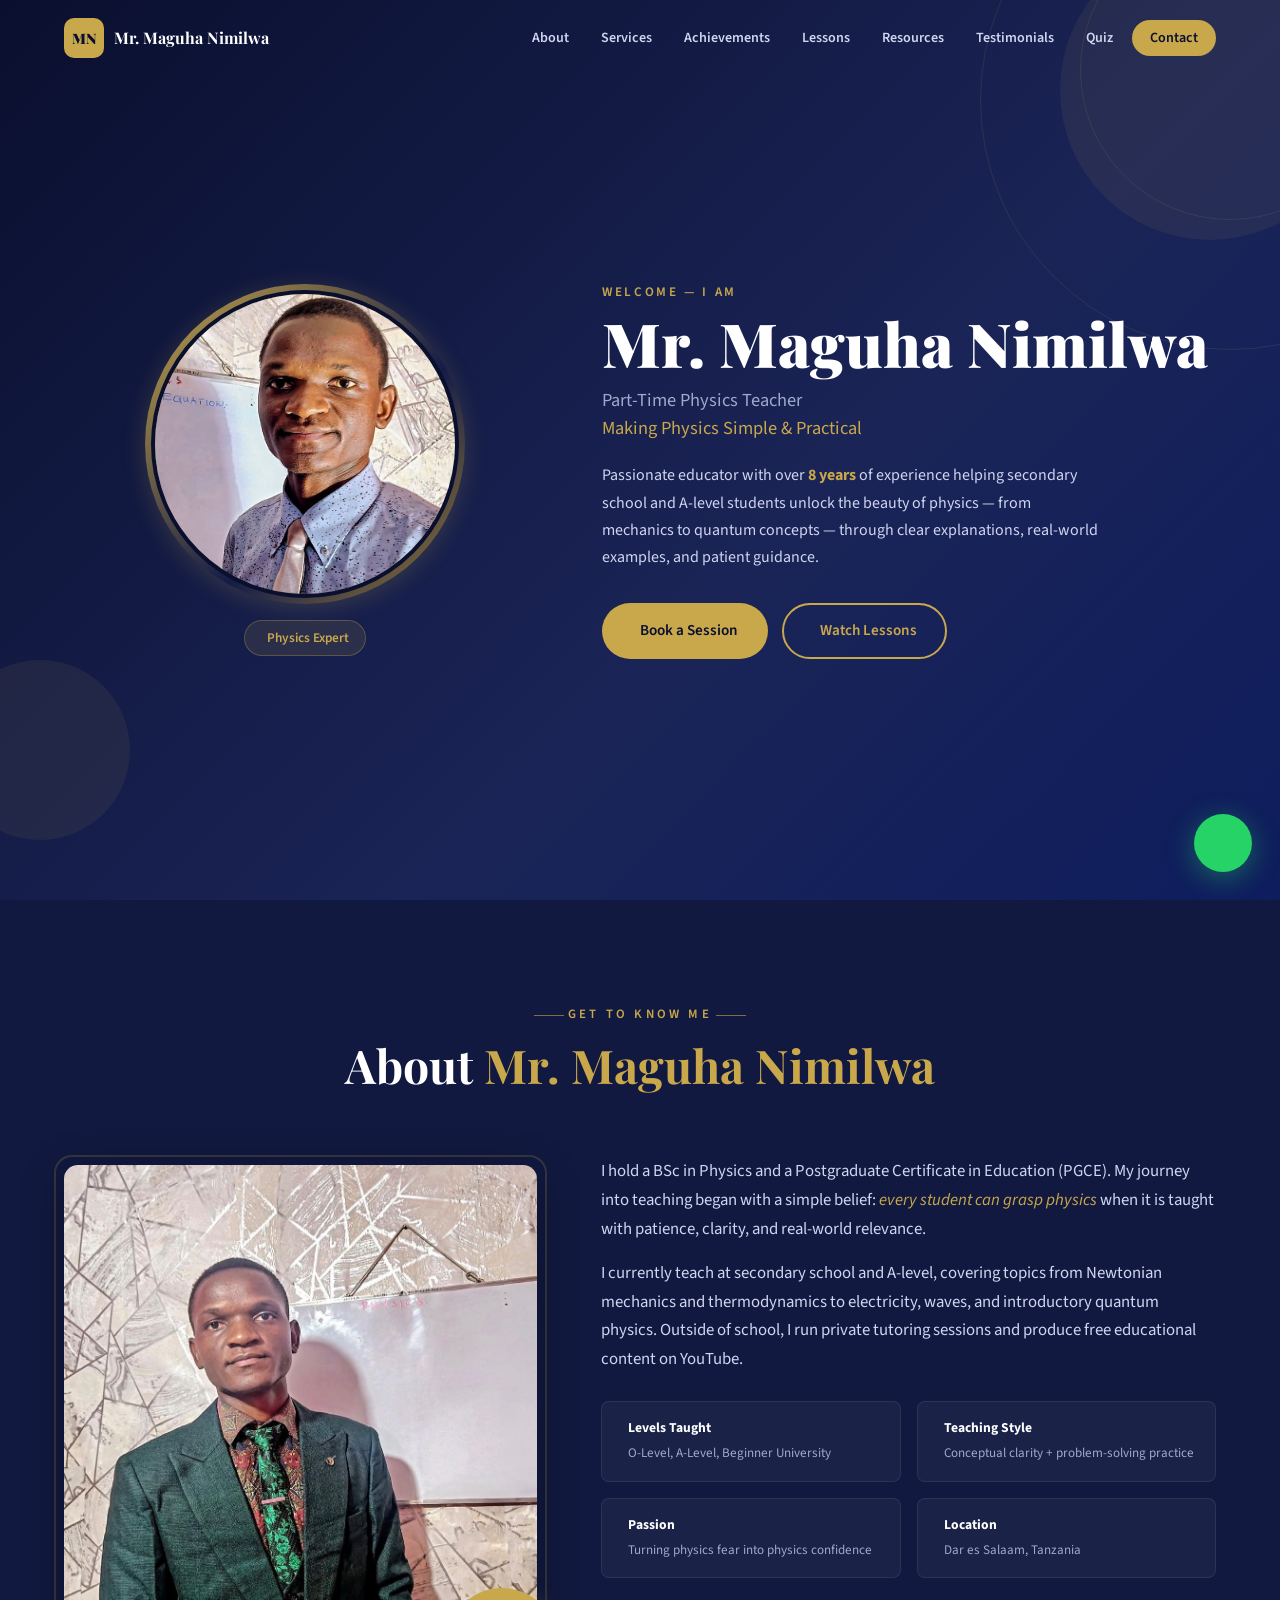
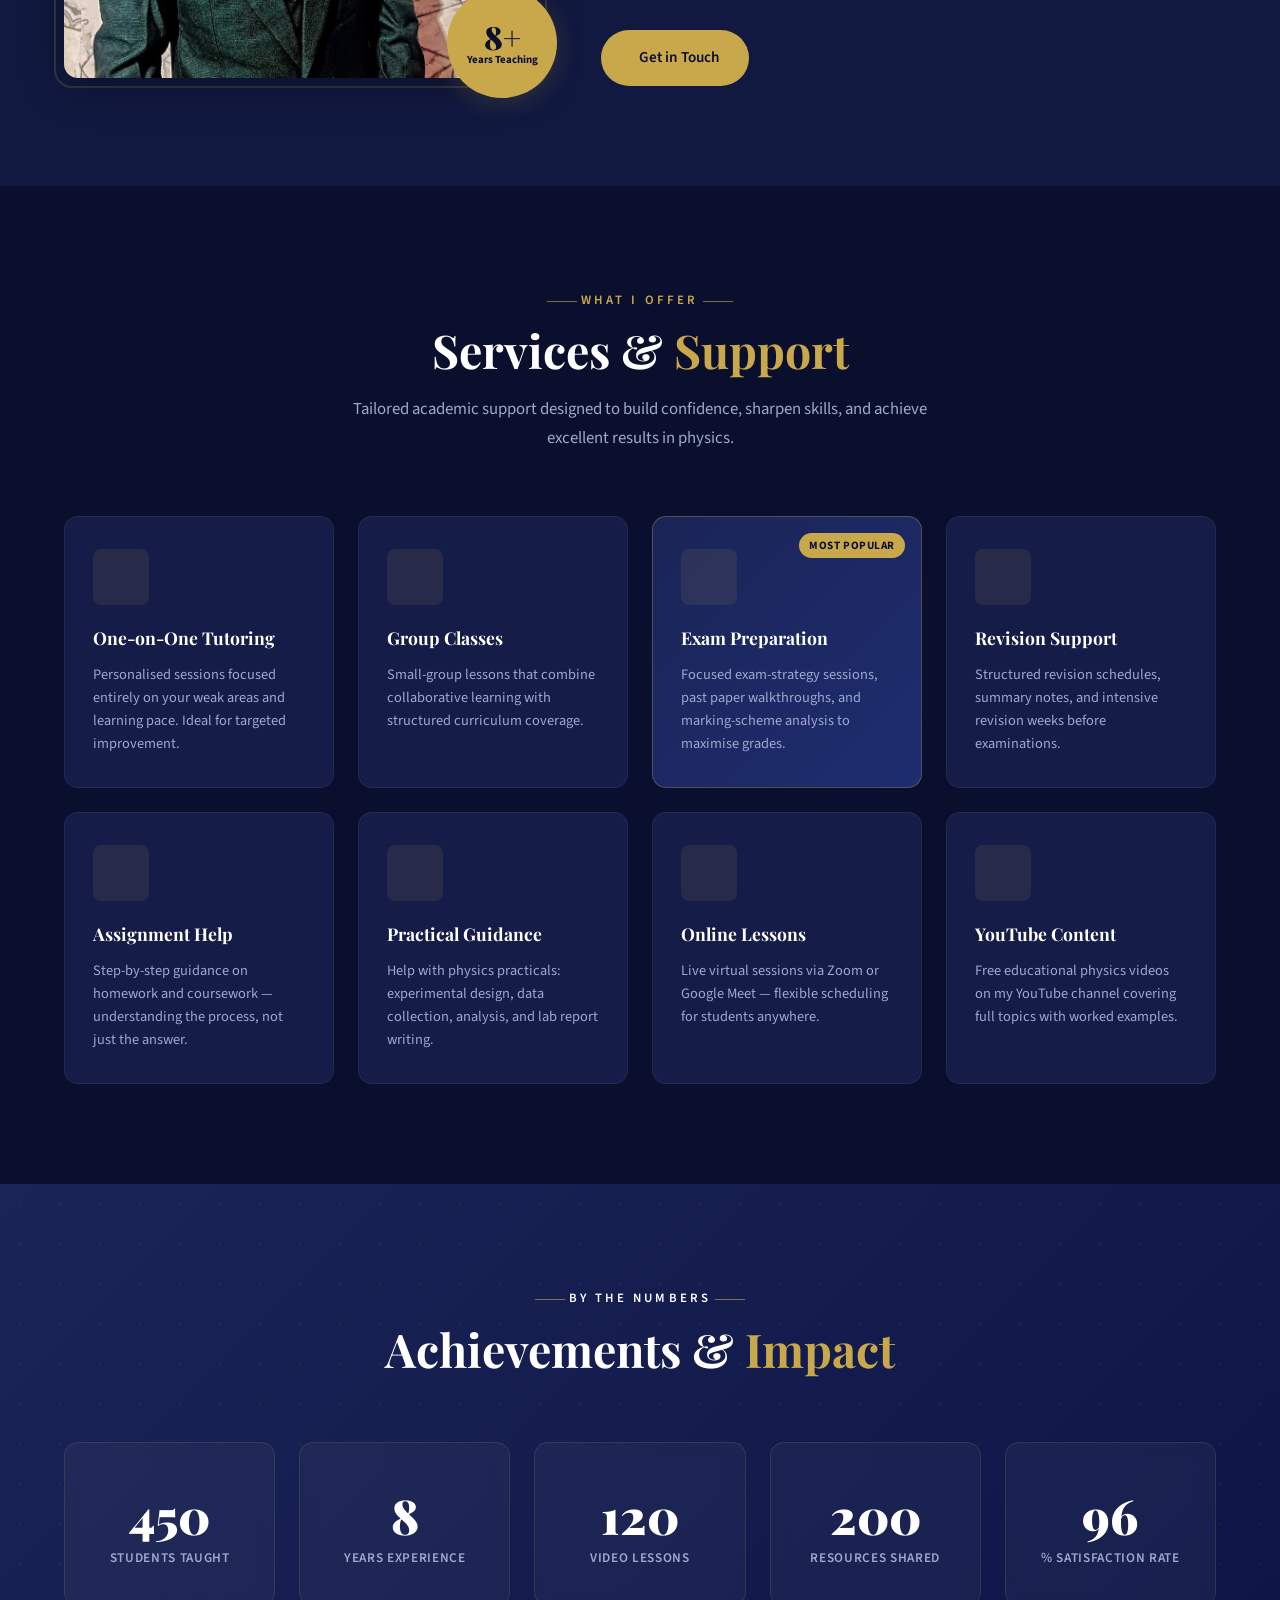
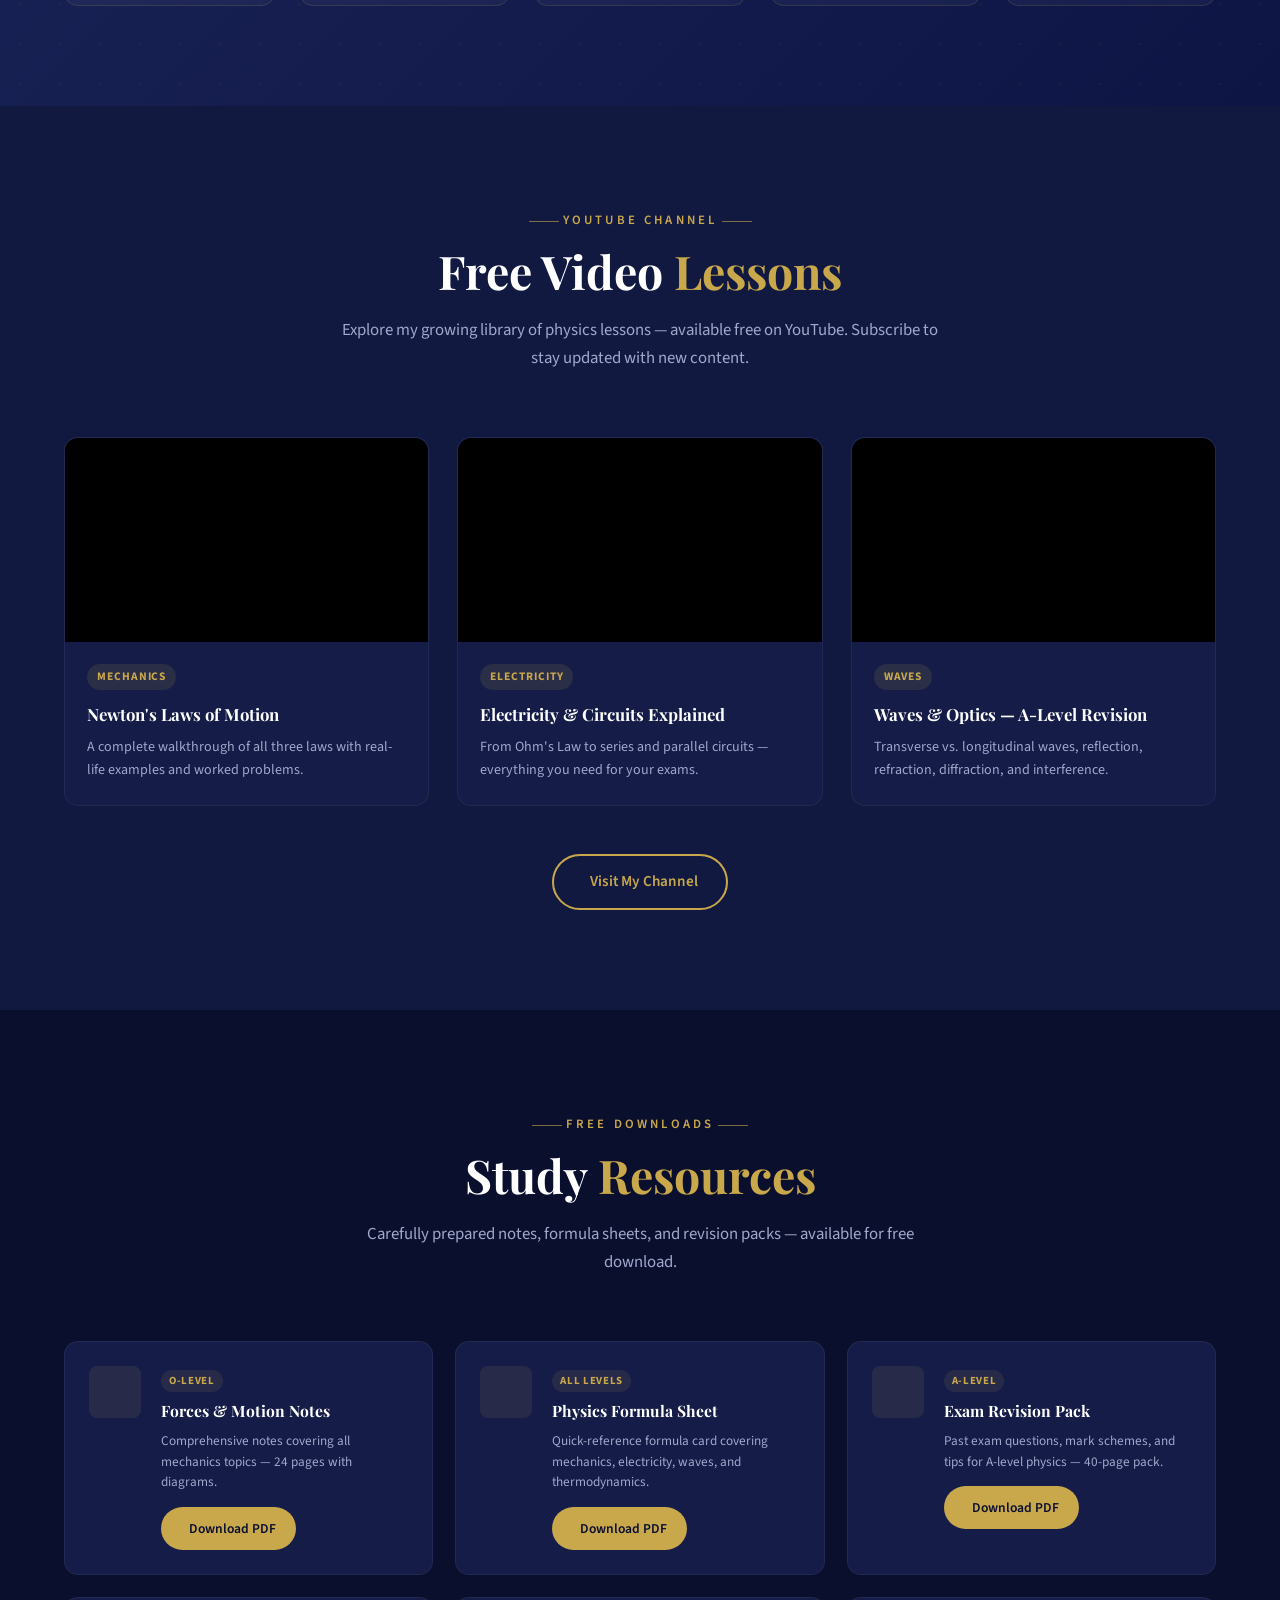
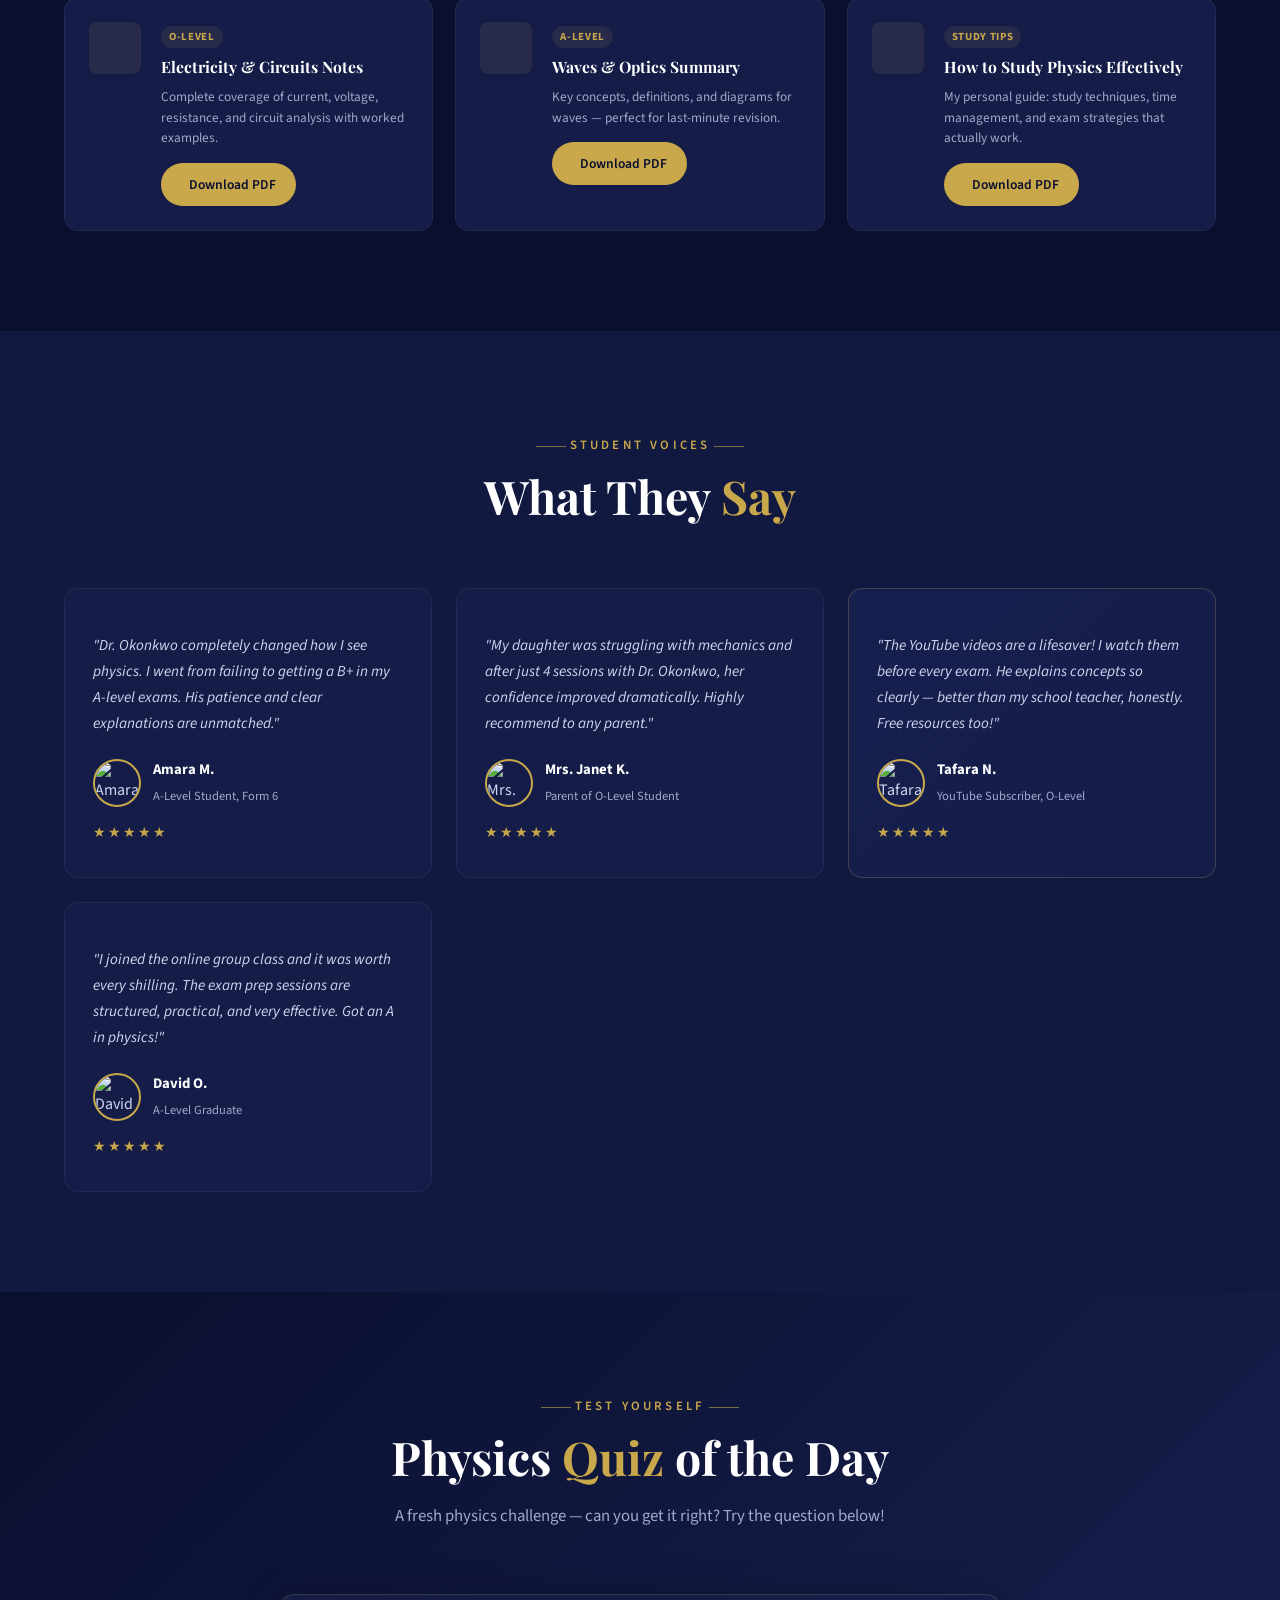
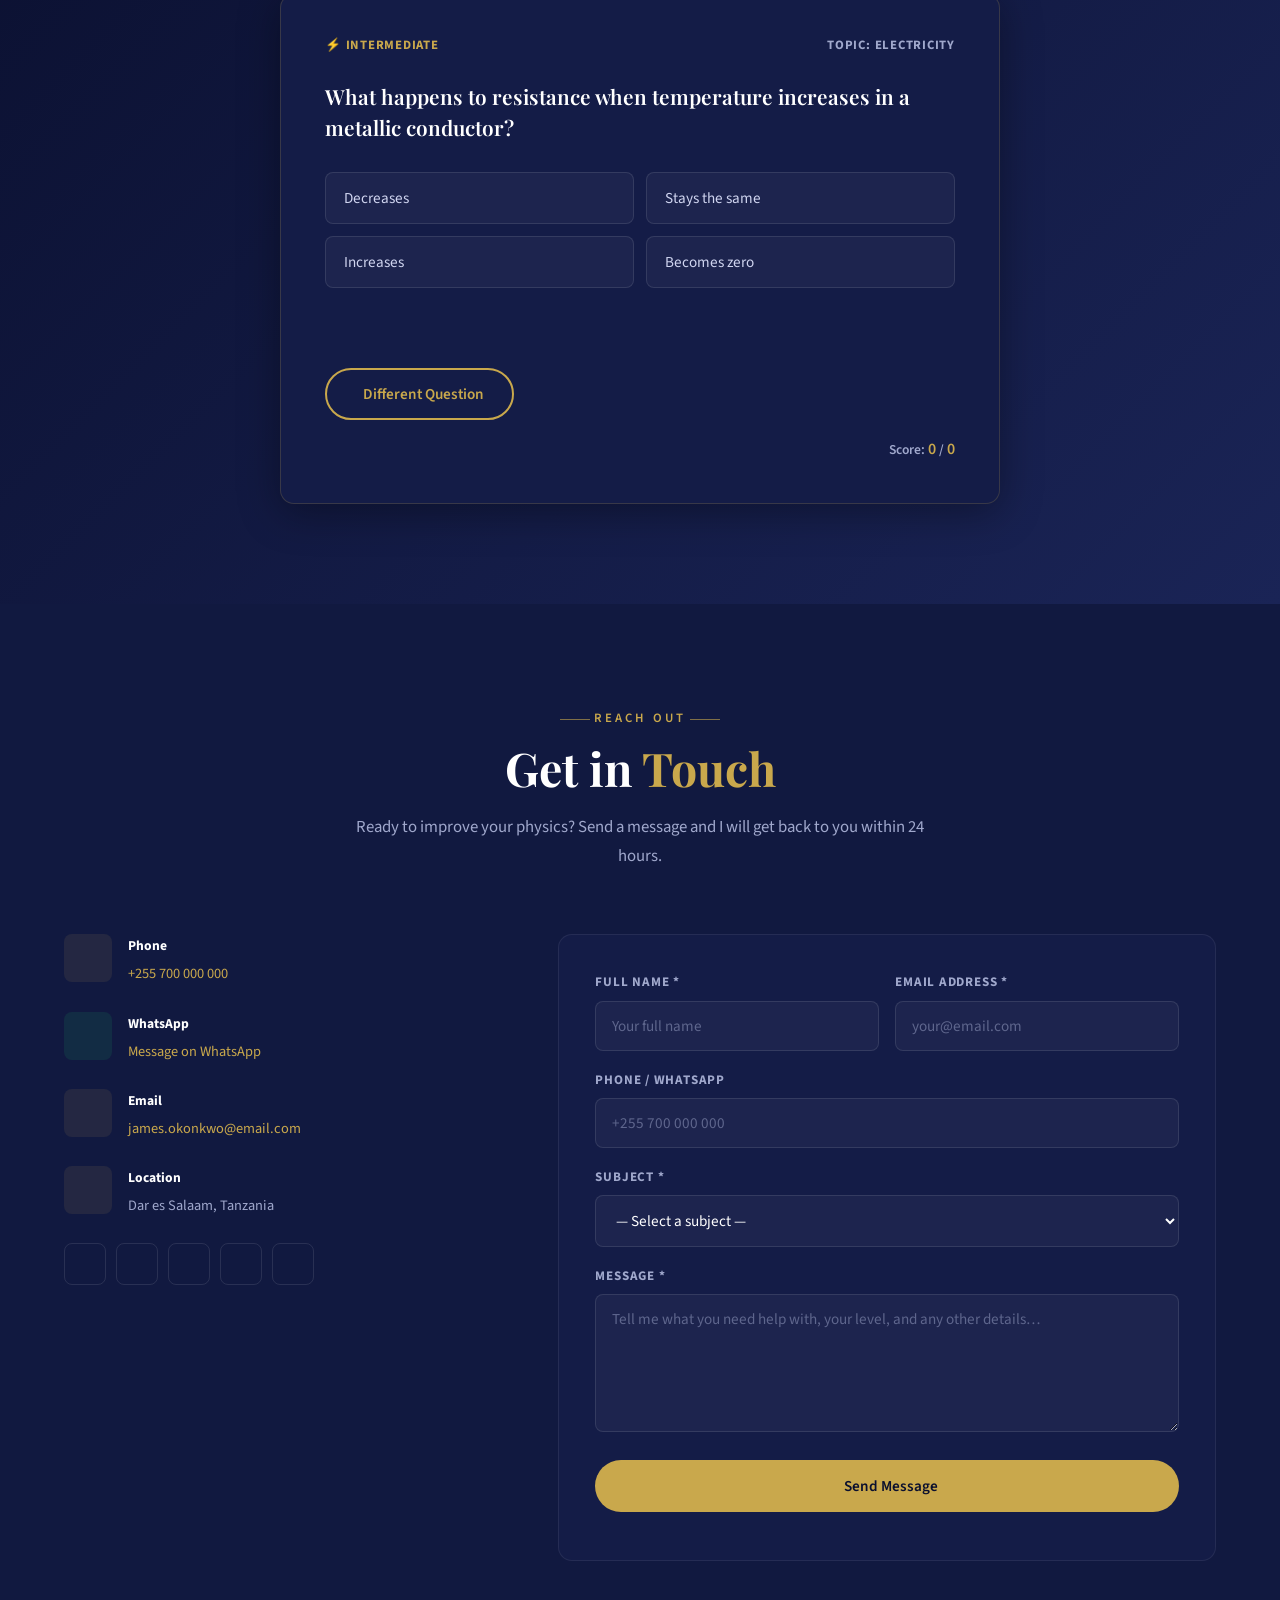
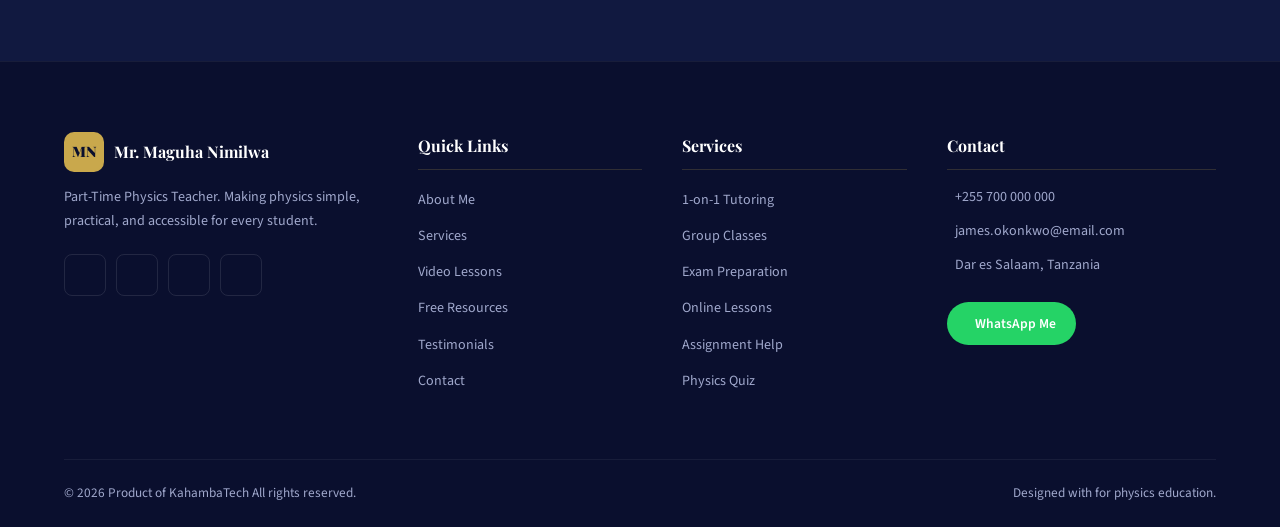
==== commit 57b61a61: "Update footer branding and copyright information" ====
--- a/index.html
+++ b/index.html
@@ -720,9 +720,9 @@
         <!-- Brand -->
         <div class="footer-brand">
           <div class="footer-logo">
-            <span class="logo-mark">JO</span>
+            <span class="logo-mark">MN</span>
             <!-- EDIT: Update name -->
-            <span>Dr. James Okonkwo</span>
+            <span>Mr. Maguha Nimilwa</span>
           </div>
           <p>Part-Time Physics Teacher. Making physics simple, practical, and accessible for every student.</p>
           <div class="social-links">
@@ -774,7 +774,7 @@
 
       <div class="footer-bottom">
         <!-- EDIT: Update name and year if needed -->
-        <p>&copy; <span id="year"></span> Dr. James Okonkwo. All rights reserved.</p>
+        <p>&copy; <span id="year"></span> Product of KahambaTech All rights reserved.</p>
         <p class="footer-tagline">Designed with <i class="ph ph-heart-straight ph-fill"></i> for physics education.</p>
       </div>
     </div>
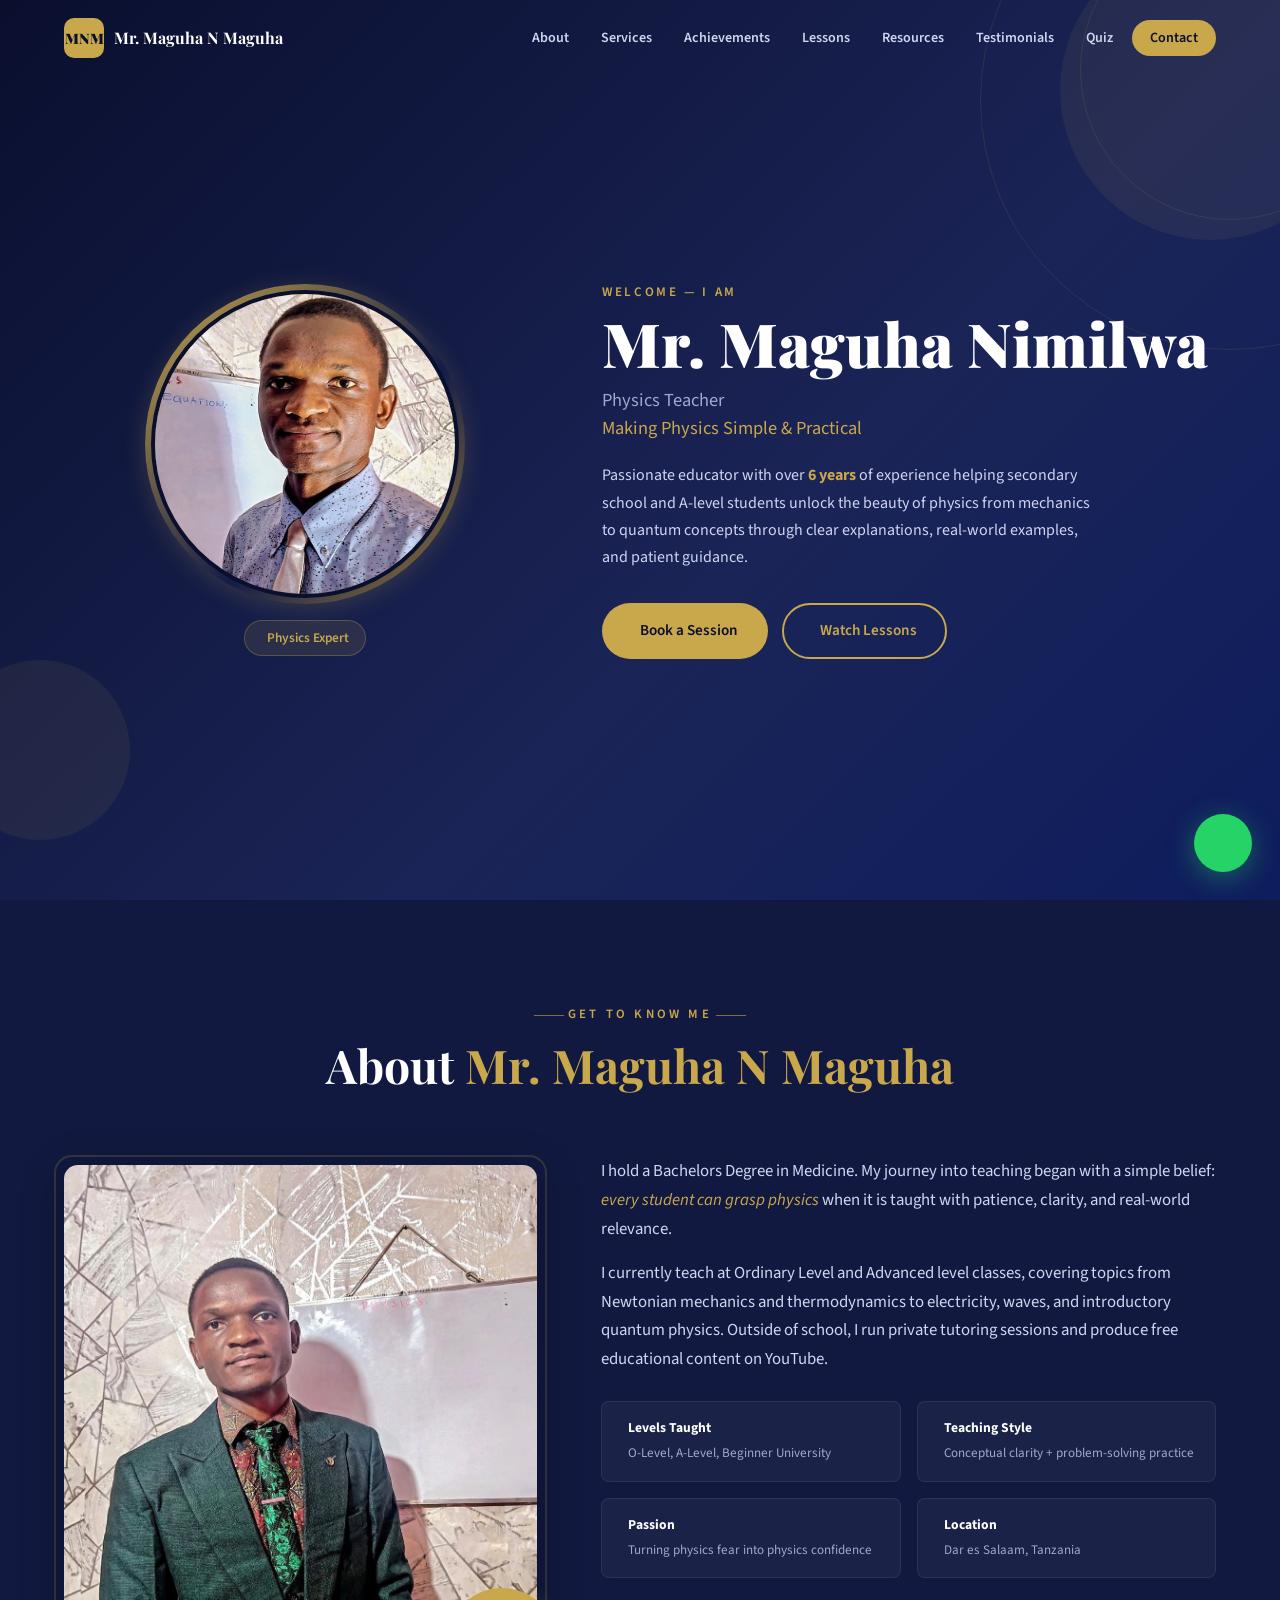
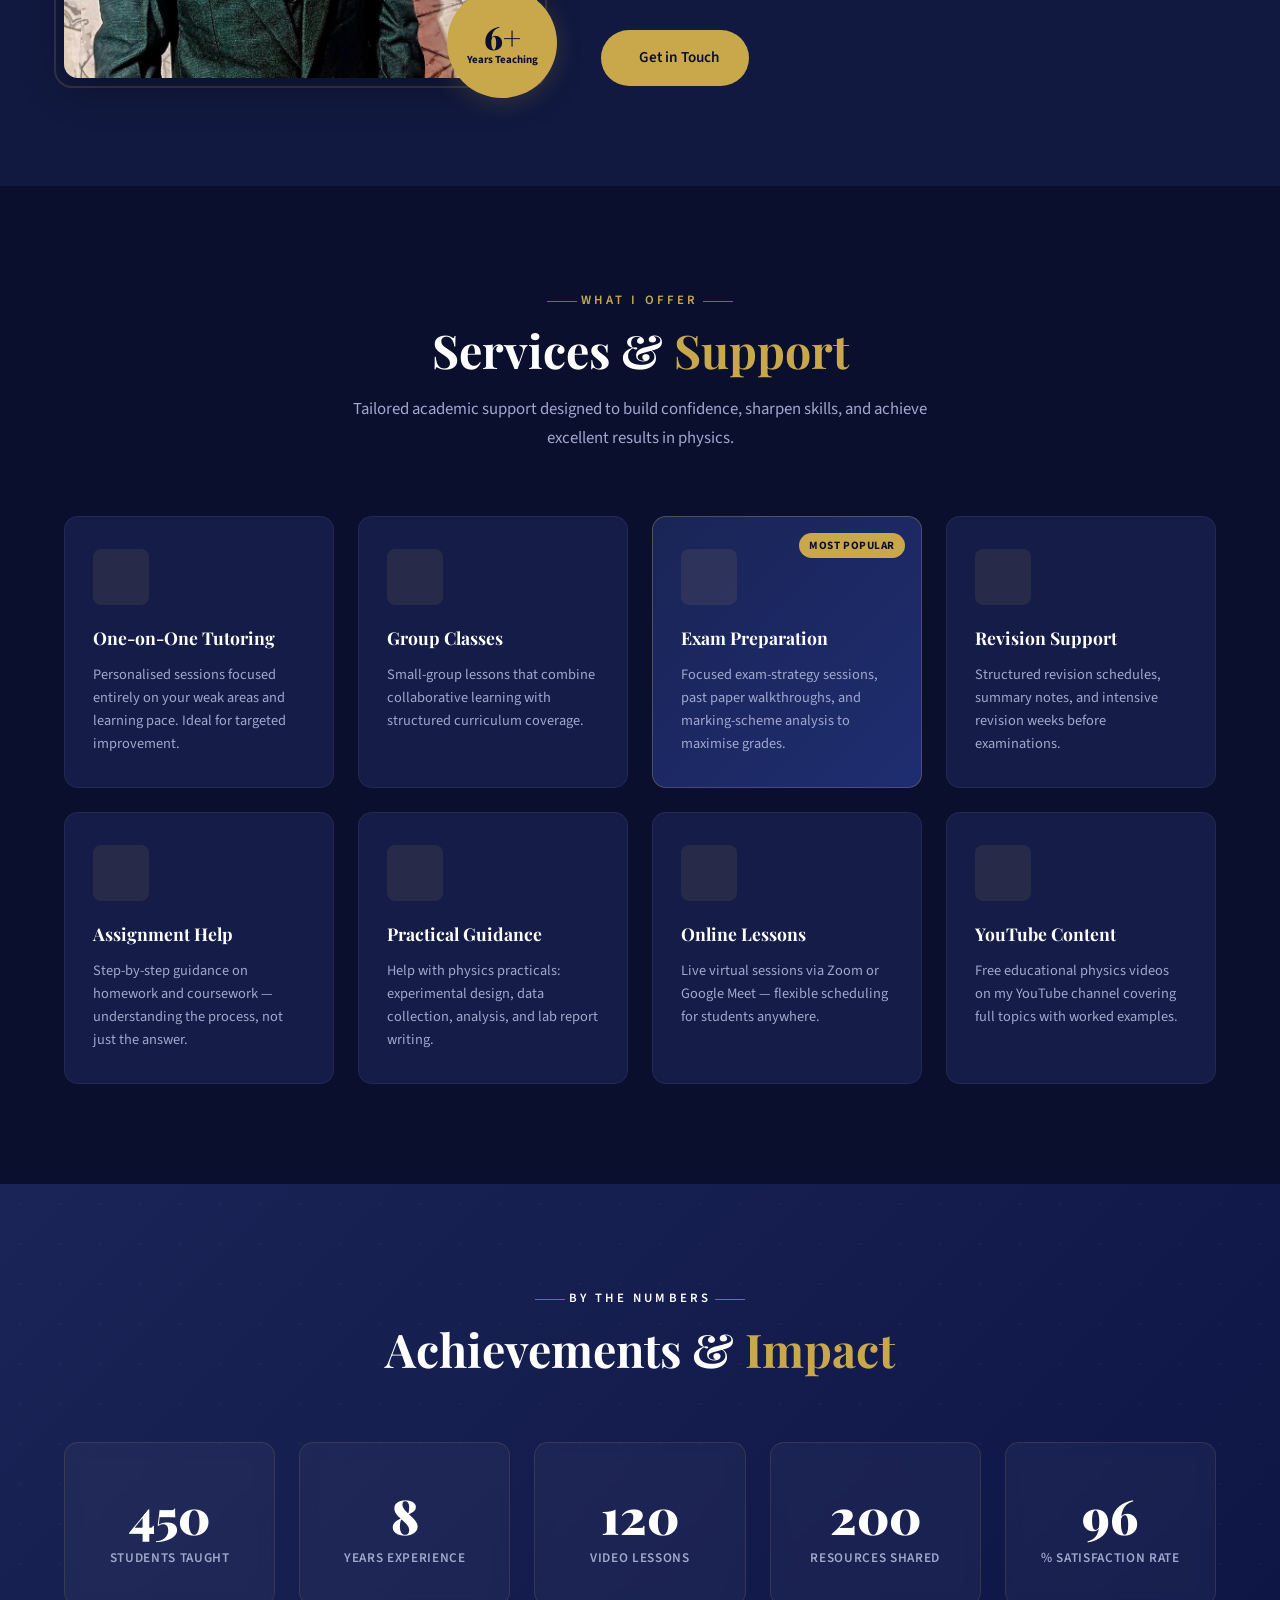
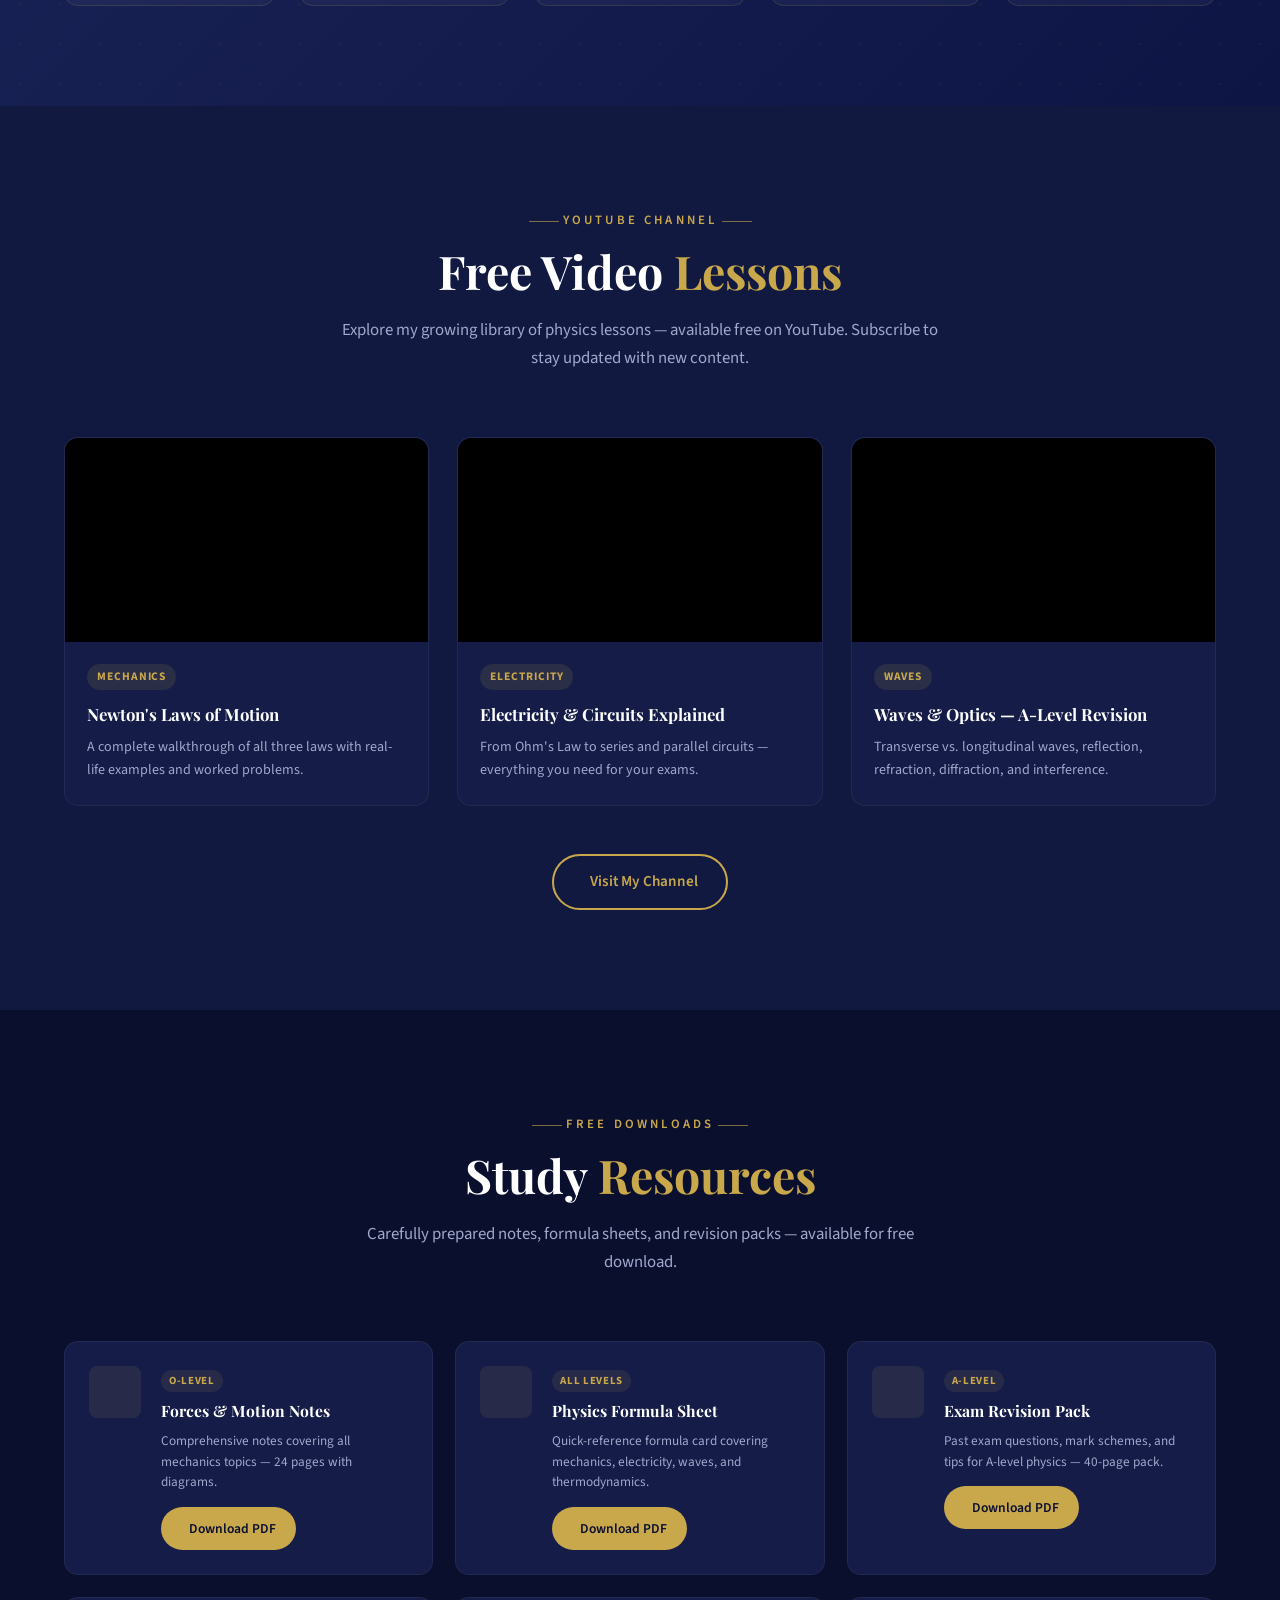
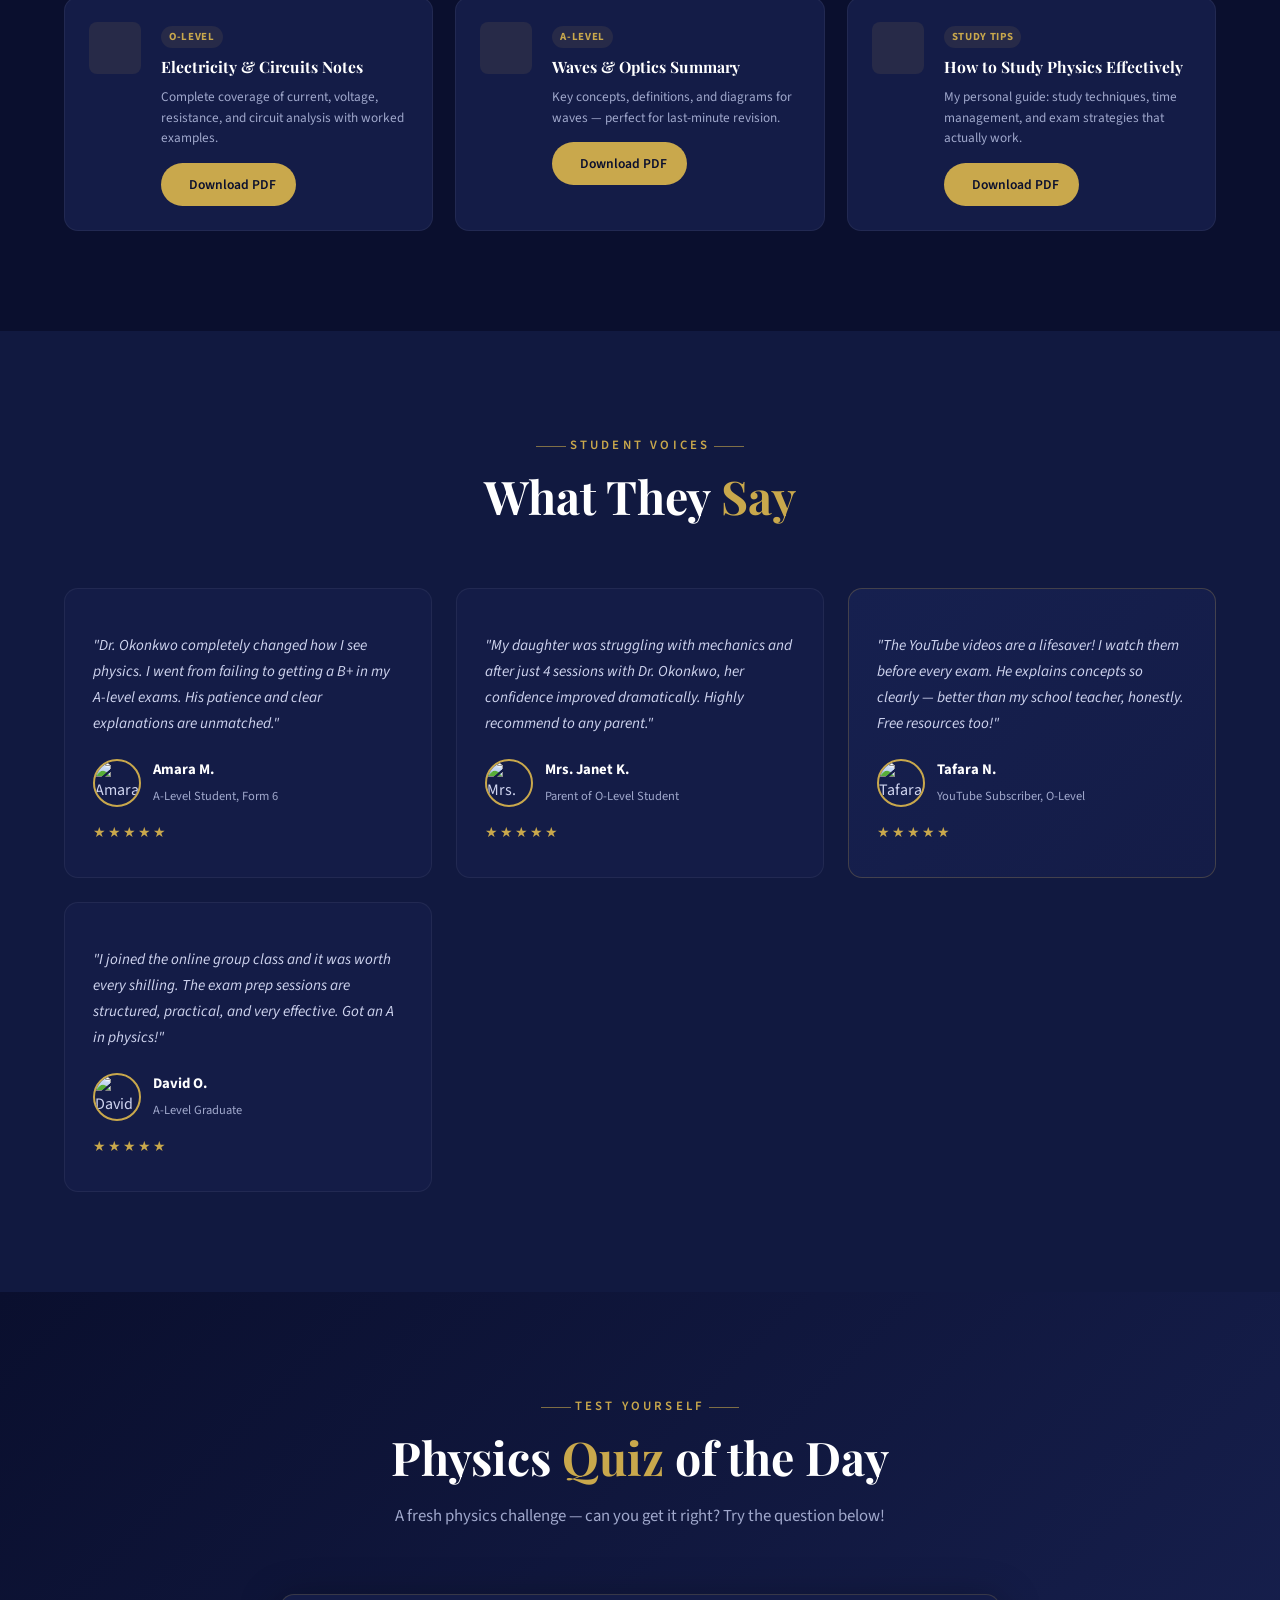
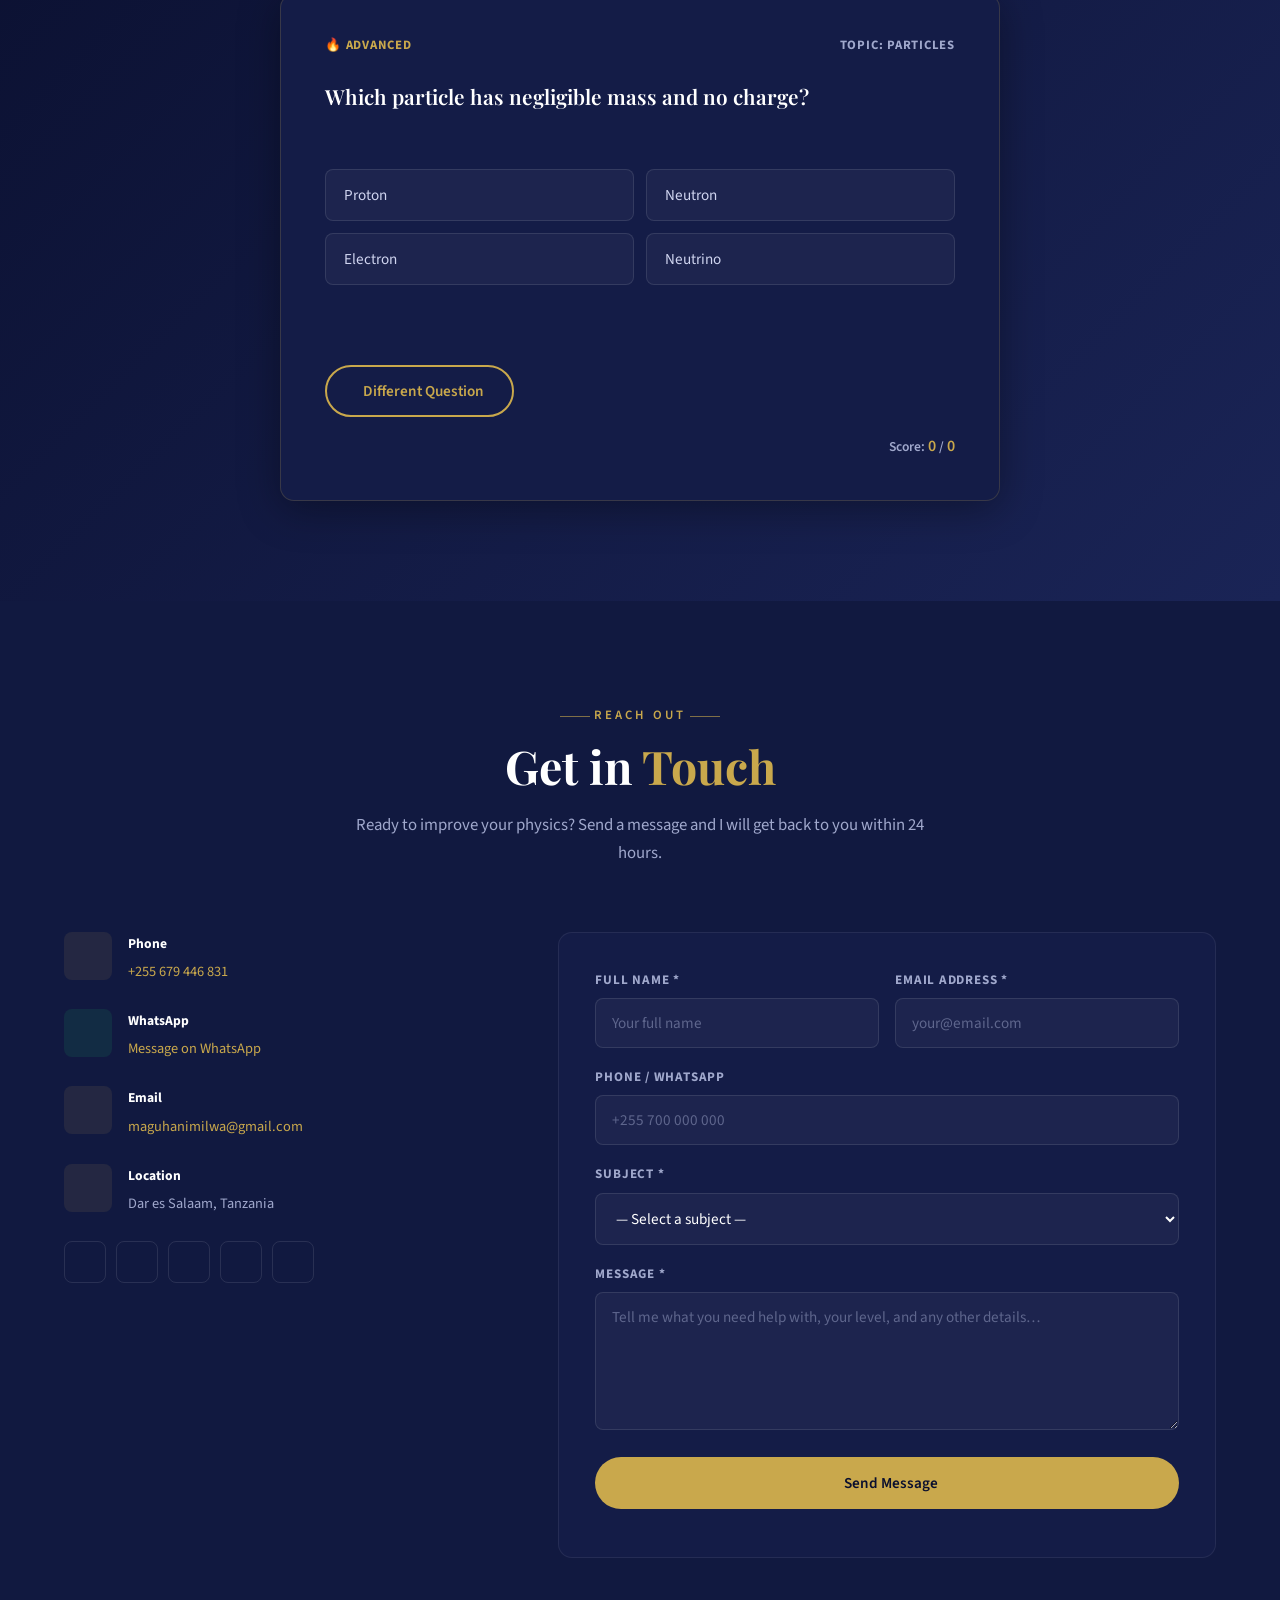
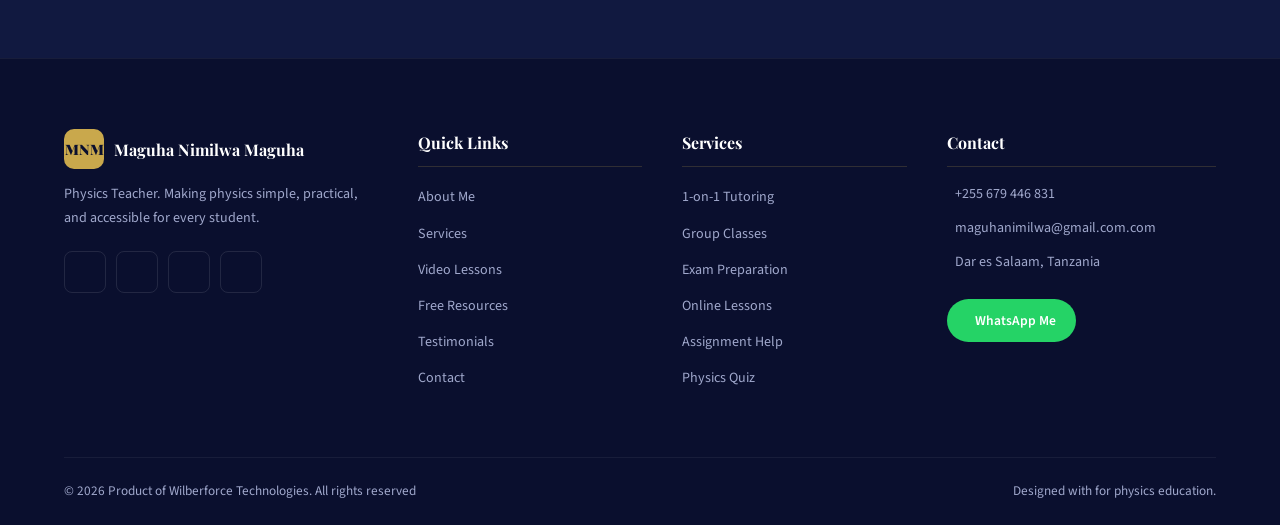
==== commit bd5a686d: "Update teacher's name and contact details in index.html" ====
--- a/index.html
+++ b/index.html
@@ -28,8 +28,8 @@
     <div class="nav-container">
       <!-- EDIT: Replace with teacher's initials or short name -->
       <a class="nav-logo" href="#home">
-        <span class="logo-mark">MN</span>
-        <span class="logo-text">Mr. Maguha Nimilwa</span>
+        <span class="logo-mark">MNM</span>
+        <span class="logo-text">Mr. Maguha N Maguha</span>
       </a>
 
       <ul class="nav-links" id="navLinks">
@@ -84,14 +84,14 @@
         <p class="hero-eyebrow">Welcome — I am</p>
         <!-- EDIT: Replace with teacher's actual name -->
         <h1 class="hero-name">Mr. Maguha Nimilwa</h1>
-        <p class="hero-title">Part-Time Physics Teacher<br />
+        <p class="hero-title">Physics Teacher<br />
           <em>Making Physics Simple &amp; Practical</em>
         </p>
         <!-- EDIT: Replace with teacher's actual short intro -->
         <p class="hero-intro">
-          Passionate educator with over <strong>8 years</strong> of experience helping secondary
-          school and A-level students unlock the beauty of physics — from mechanics to quantum
-          concepts — through clear explanations, real-world examples, and patient guidance.
+          Passionate educator with over <strong>6 years</strong> of experience helping secondary
+          school and A-level students unlock the beauty of physics from mechanics to quantum
+          concepts through clear explanations, real-world examples, and patient guidance.
         </p>
         <div class="hero-actions">
           <a href="#contact" class="btn btn-primary">
@@ -117,7 +117,7 @@
     <div class="container">
       <div class="section-header">
         <p class="section-eyebrow">Get to Know Me</p>
-        <h2 class="section-title">About <span class="gold">Mr. Maguha Nimilwa</span></h2>
+        <h2 class="section-title">About <span class="gold">Mr. Maguha N Maguha</span></h2>
       </div>
 
       <div class="about-grid">
@@ -130,7 +130,7 @@
               alt="About Dr. James Okonkwo"
             />
             <div class="about-exp-badge">
-              <span class="exp-number">8+</span>
+              <span class="exp-number">6+</span>
               <span class="exp-label">Years Teaching</span>
             </div>
           </div>
@@ -140,12 +140,12 @@
         <div class="about-content">
           <!-- EDIT: Replace all placeholder text with real biography -->
           <p class="about-bio">
-            I hold a BSc in Physics and a Postgraduate Certificate in Education (PGCE). My
+            I hold a Bachelors Degree in Medicine. My
             journey into teaching began with a simple belief: <em>every student can grasp
             physics</em> when it is taught with patience, clarity, and real-world relevance.
           </p>
           <p class="about-bio">
-            I currently teach at secondary school and A-level, covering topics from Newtonian
+            I currently teach at Ordinary Level and Advanced level classes, covering topics from Newtonian
             mechanics and thermodynamics to electricity, waves, and introductory quantum
             physics. Outside of school, I run private tutoring sessions and produce free
             educational content on YouTube.
@@ -624,7 +624,7 @@
             <div>
               <strong>Phone</strong>
               <!-- EDIT: Replace with actual phone number -->
-              <span><a href="tel:+255700000000">+255 700 000 000</a></span>
+              <span><a href="tel:+255679446831">+255 679 446 831</a></span>
             </div>
           </div>
 
@@ -633,7 +633,7 @@
             <div>
               <strong>WhatsApp</strong>
               <!-- EDIT: Replace phone number in the URL -->
-              <span><a href="https://wa.me/255700000000?text=Hello%20Dr.%20Okonkwo%2C%20I'd%20like%20to%20book%20a%20session." target="_blank" rel="noopener">Message on WhatsApp</a></span>
+              <span><a href="https://wa.me/255679446831?text=Hello%20Dr.%20Okonkwo%2C%20I'd%20like%20to%20book%20a%20session." target="_blank" rel="noopener">Message on WhatsApp</a></span>
             </div>
           </div>
 
@@ -642,7 +642,7 @@
             <div>
               <strong>Email</strong>
               <!-- EDIT: Replace with actual email address -->
-              <span><a href="mailto:james.okonkwo@email.com">james.okonkwo@email.com</a></span>
+              <span><a href="mailto:maguhanimilwa@gmail.com">maguhanimilwa@gmail.com</a></span>
             </div>
           </div>
 
@@ -689,12 +689,9 @@
               <label for="contactSubject">Subject *</label>
               <select id="contactSubject" name="subject" required>
                 <option value="">— Select a subject —</option>
-                <option value="tutoring">One-on-One Tutoring</option>
-                <option value="group">Group Class</option>
-                <option value="exam">Exam Preparation</option>
-                <option value="online">Online Lessons</option>
-                <option value="resources">Resources / Notes</option>
-                <option value="other">Other</option>
+                <option value="tutoring">Physics</option>
+                <option value="group">Chemistry</option>
+                <option value="exam">Biology</option>              
               </select>
             </div>
             <div class="form-group">
@@ -720,11 +717,11 @@
         <!-- Brand -->
         <div class="footer-brand">
           <div class="footer-logo">
-            <span class="logo-mark">MN</span>
+            <span class="logo-mark">MNM</span>
             <!-- EDIT: Update name -->
-            <span>Mr. Maguha Nimilwa</span>
-          </div>
-          <p>Part-Time Physics Teacher. Making physics simple, practical, and accessible for every student.</p>
+            <span>Maguha Nimilwa Maguha</span>
+          </div>
+          <p>Physics Teacher. Making physics simple, practical, and accessible for every student.</p>
           <div class="social-links">
             <a href="https://youtube.com/@YourChannelHere" target="_blank" rel="noopener" aria-label="YouTube"><i class="ph ph-youtube-logo"></i></a>
             <a href="https://facebook.com/YourPageHere" target="_blank" rel="noopener" aria-label="Facebook"><i class="ph ph-facebook-logo"></i></a>
@@ -763,10 +760,10 @@
         <div class="footer-contact">
           <h4>Contact</h4>
           <!-- EDIT: Update contact details -->
-          <p><i class="ph ph-phone"></i> +255 700 000 000</p>
-          <p><i class="ph ph-envelope-simple"></i> james.okonkwo@email.com</p>
+          <p><i class="ph ph-phone"></i> +255 679 446 831</p>
+          <p><i class="ph ph-envelope-simple"></i> maguhanimilwa@gmail.com.com</p>
           <p><i class="ph ph-map-pin"></i> Dar es Salaam, Tanzania</p>
-          <a href="https://wa.me/255700000000" target="_blank" rel="noopener" class="btn btn-sm btn-whatsapp">
+          <a href="https://wa.me/255679446831" target="_blank" rel="noopener" class="btn btn-sm btn-whatsapp">
             <i class="ph ph-whatsapp-logo"></i> WhatsApp Me
           </a>
         </div>
@@ -774,7 +771,7 @@
 
       <div class="footer-bottom">
         <!-- EDIT: Update name and year if needed -->
-        <p>&copy; <span id="year"></span> Product of KahambaTech All rights reserved.</p>
+        <p>&copy; <span id="year"></span> Product of Wilberforce Technologies. All rights reserved</p>
         <p class="footer-tagline">Designed with <i class="ph ph-heart-straight ph-fill"></i> for physics education.</p>
       </div>
     </div>
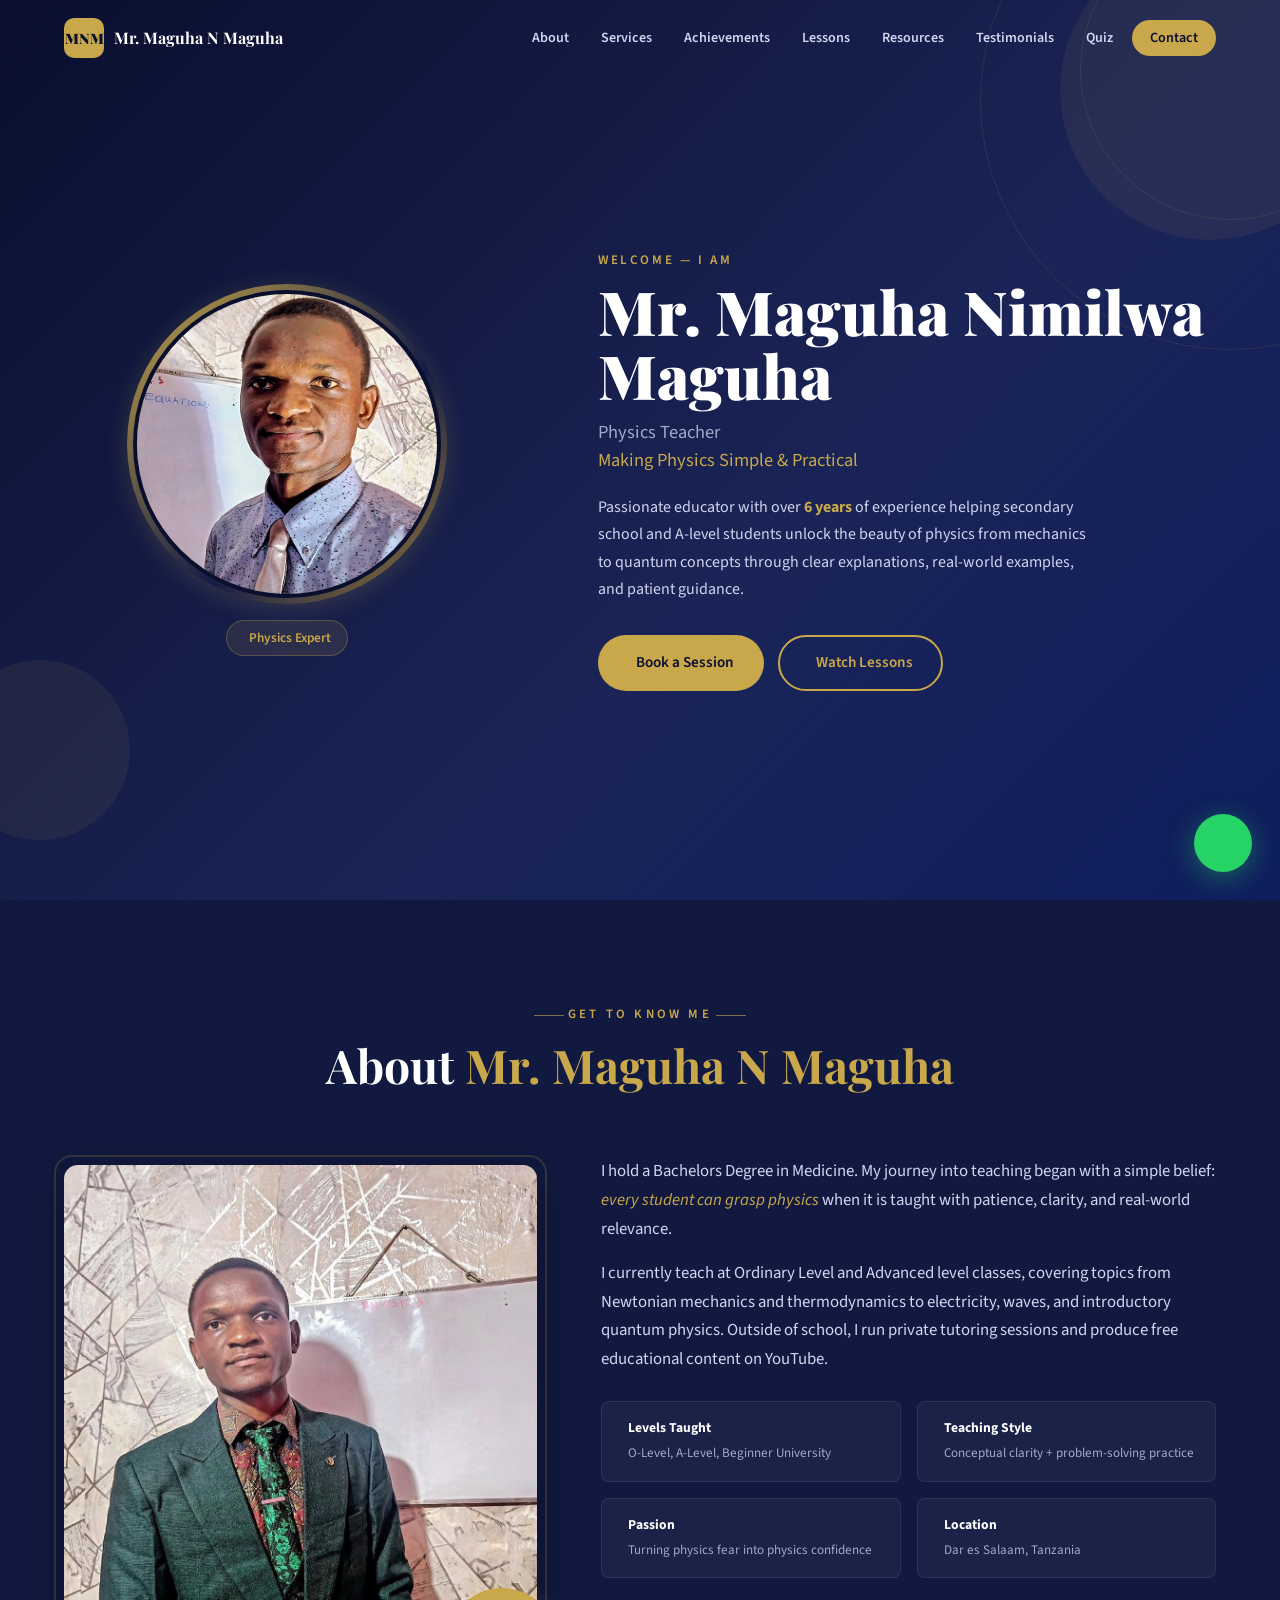
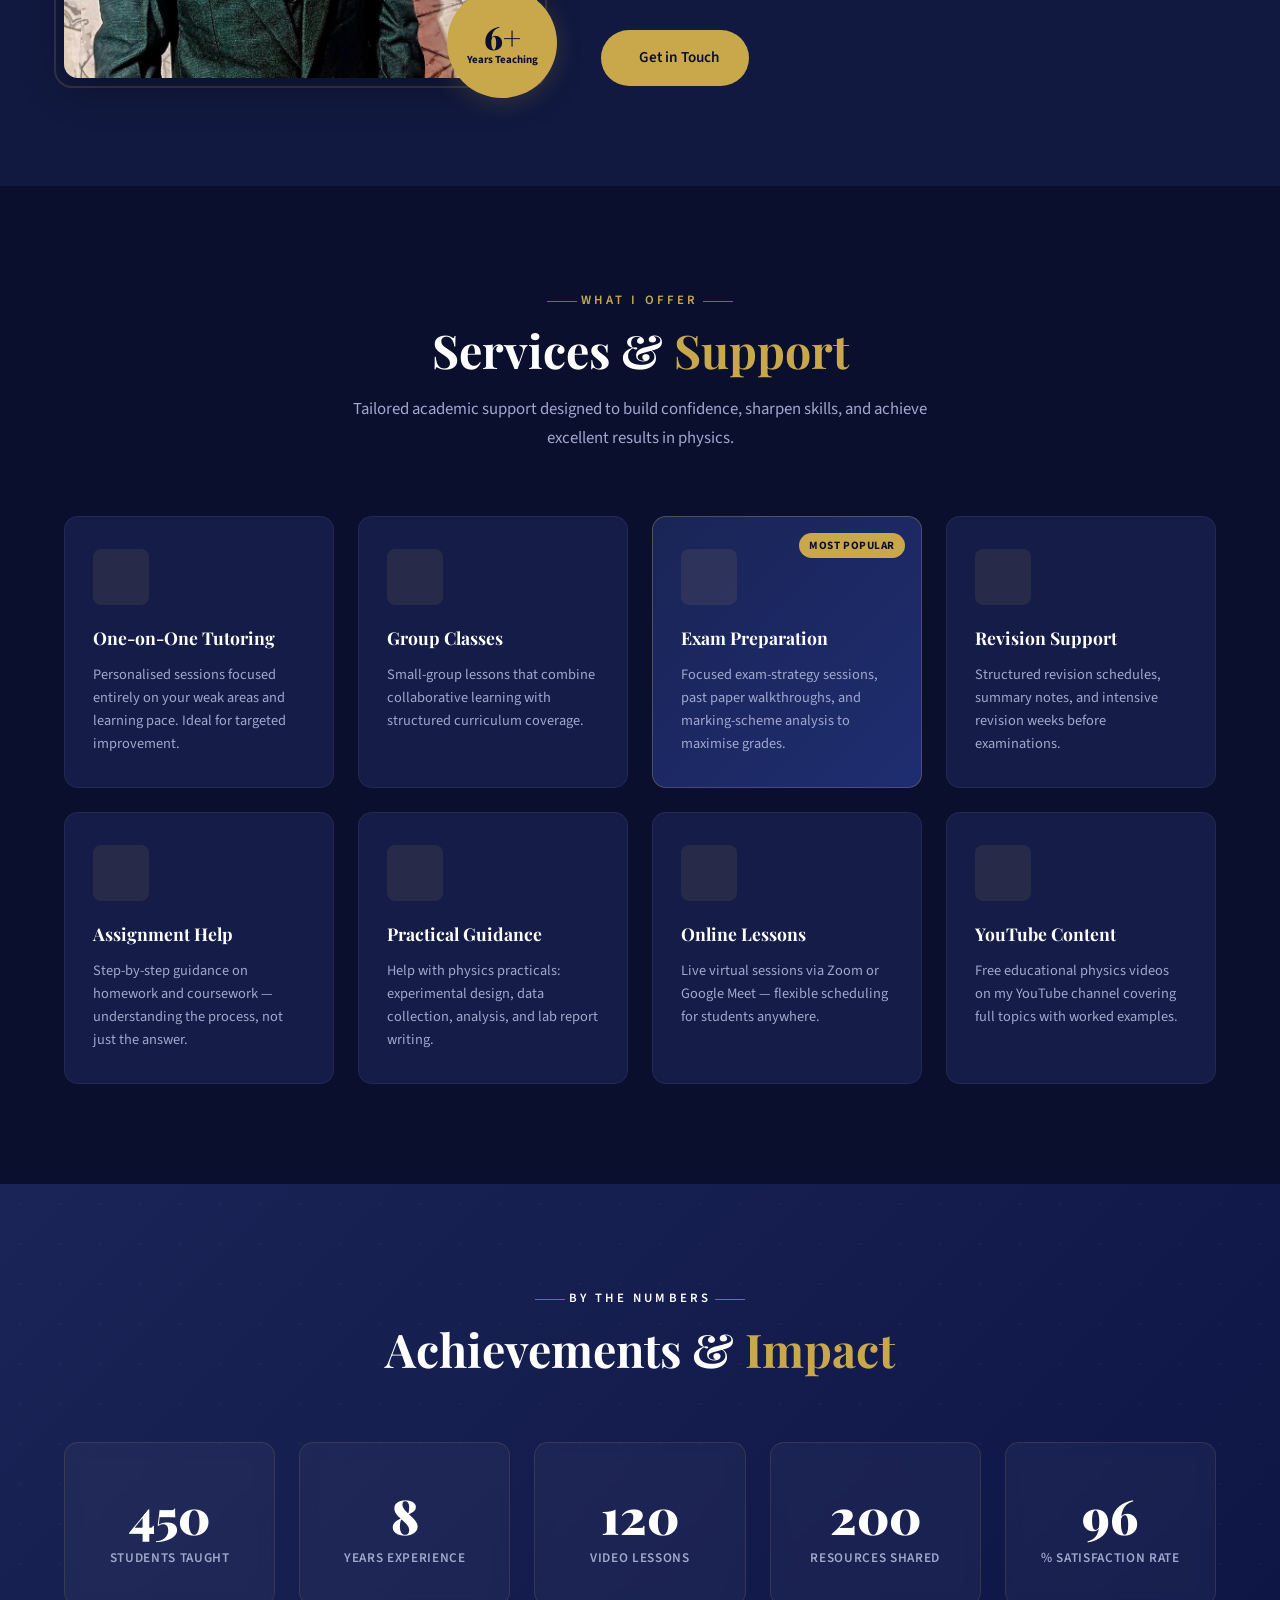
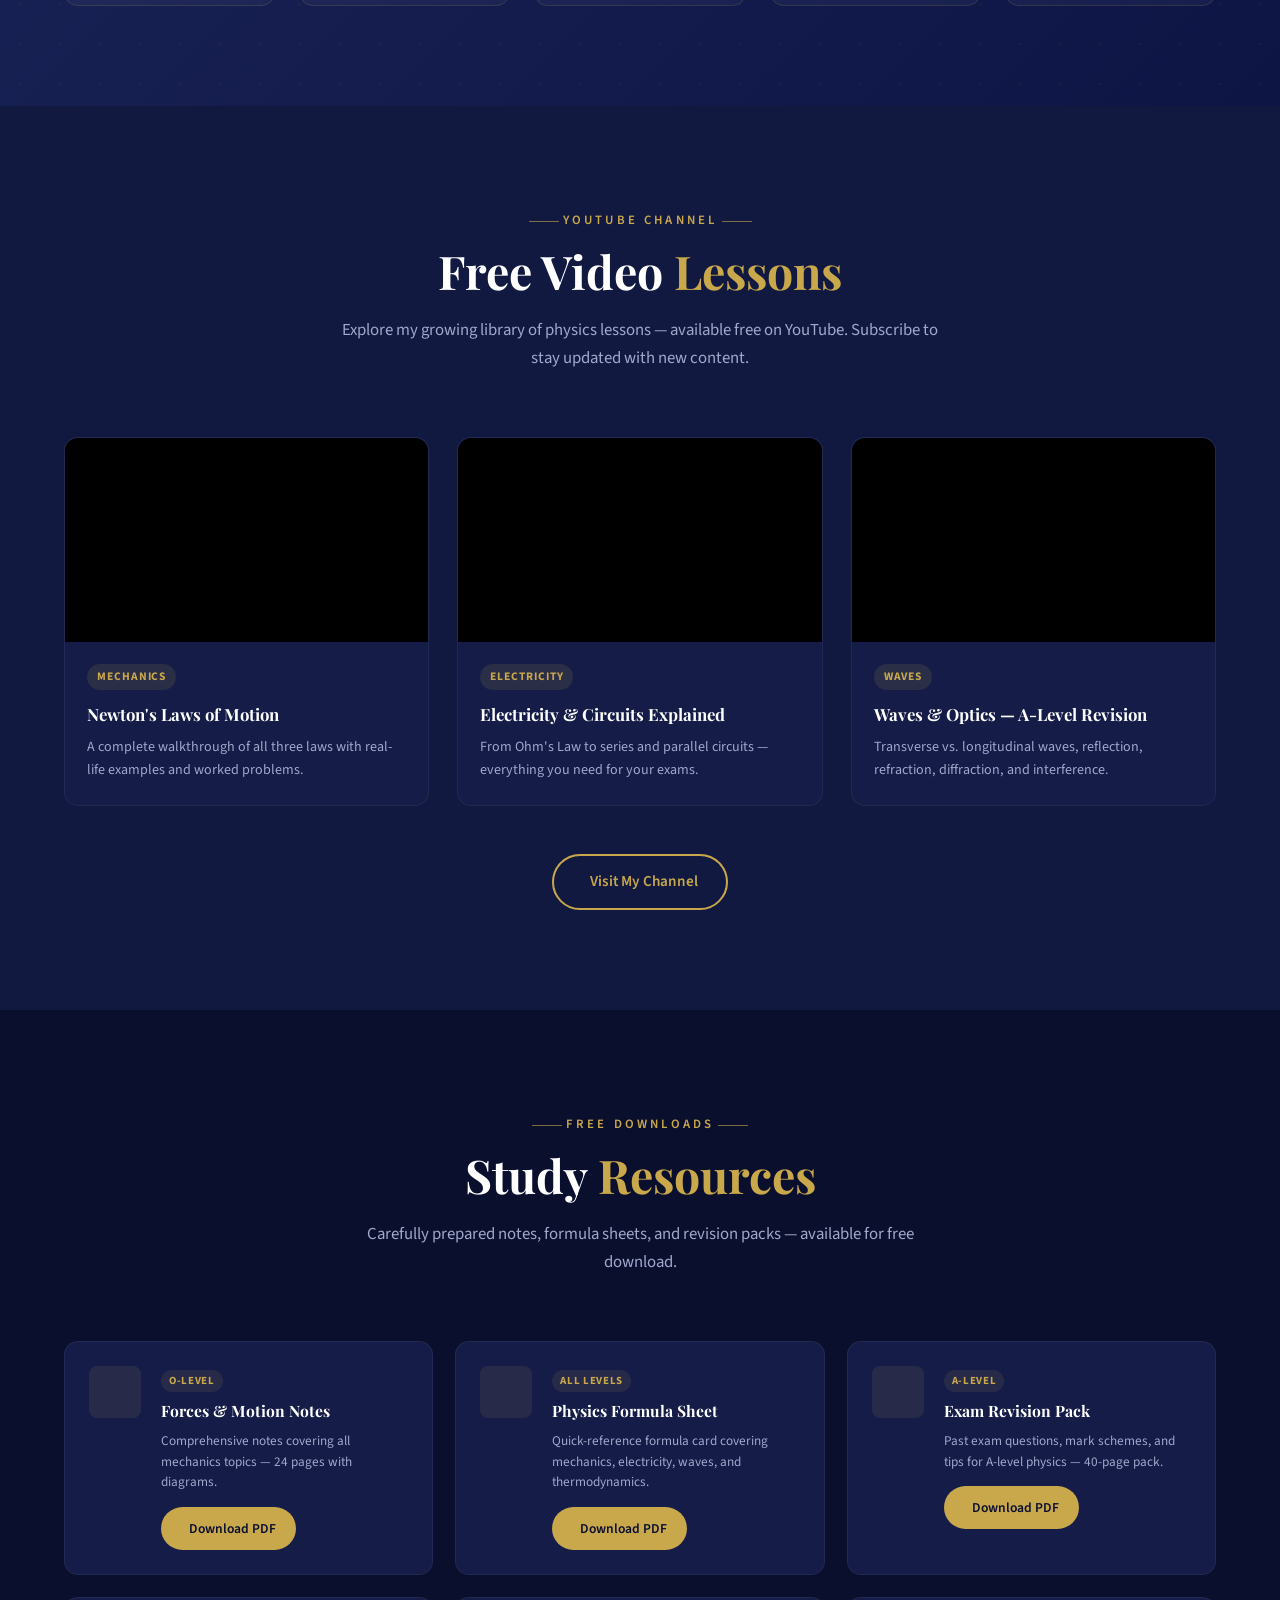
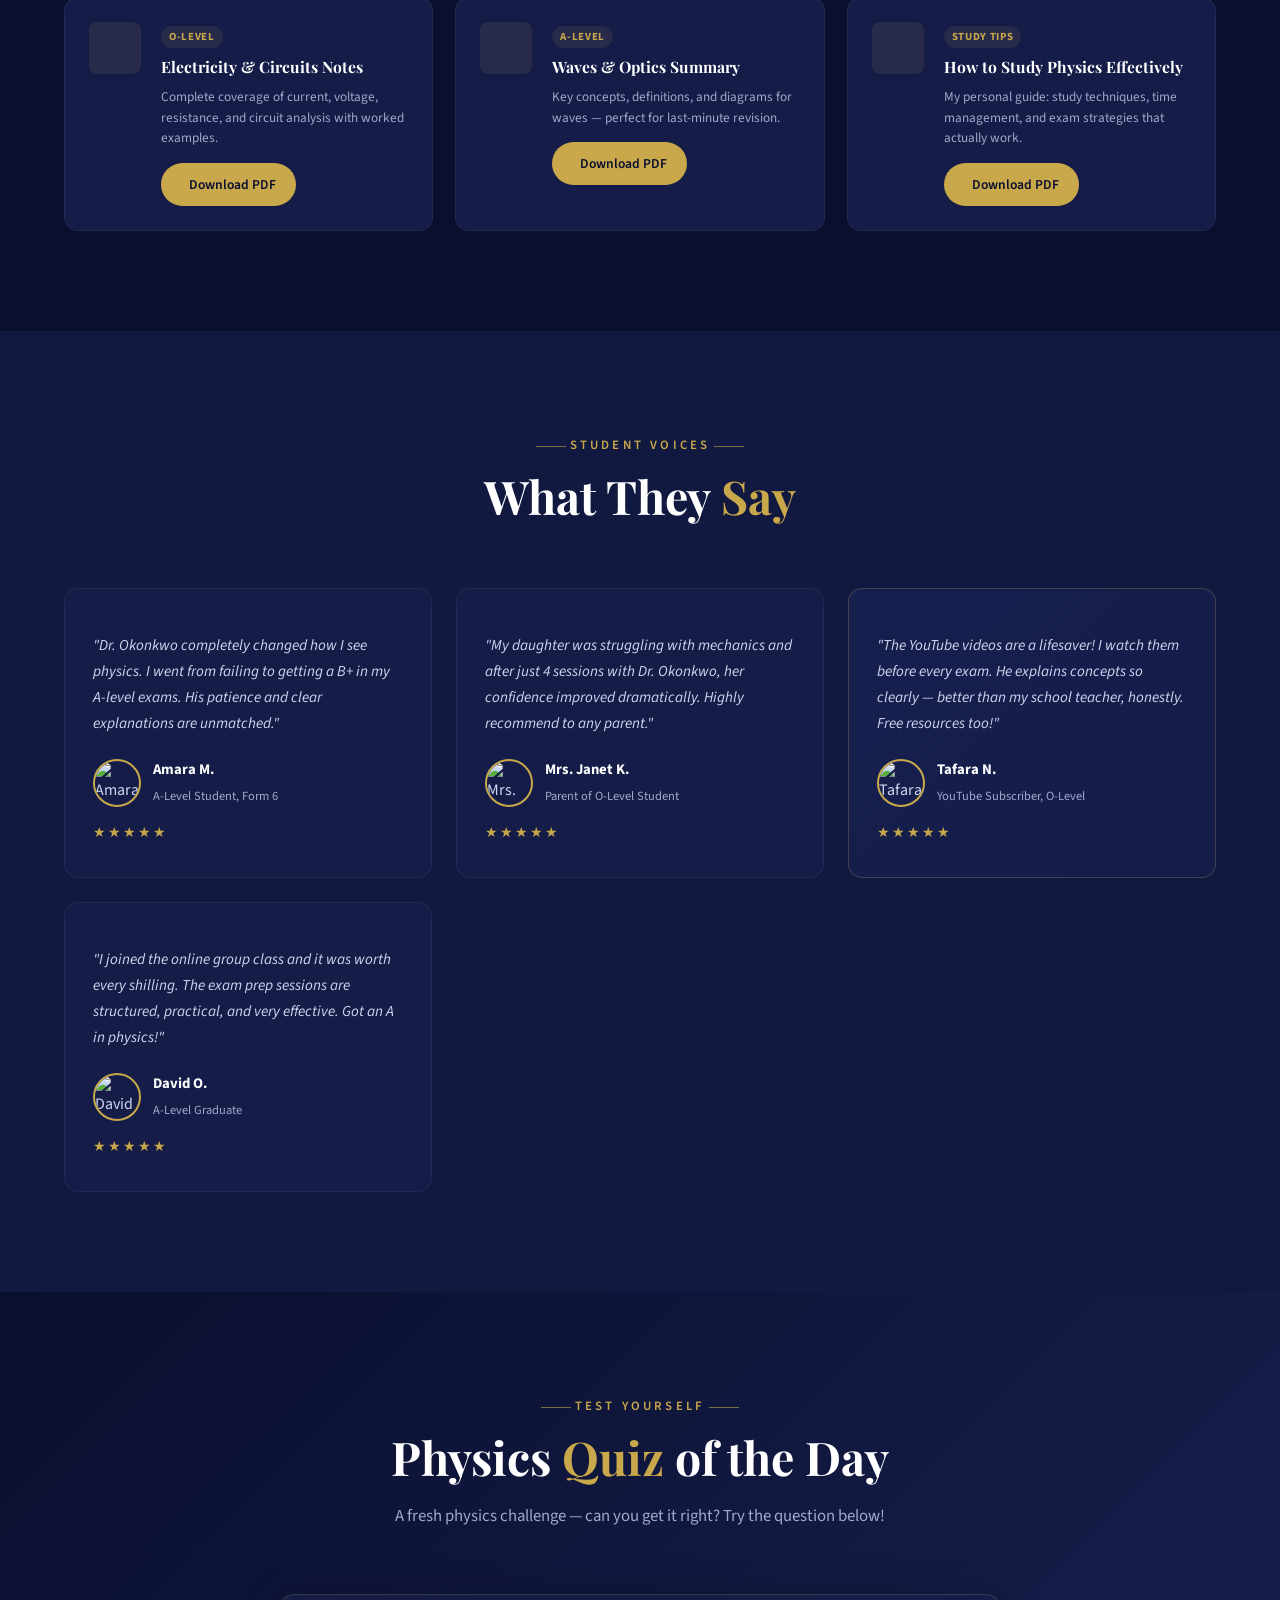
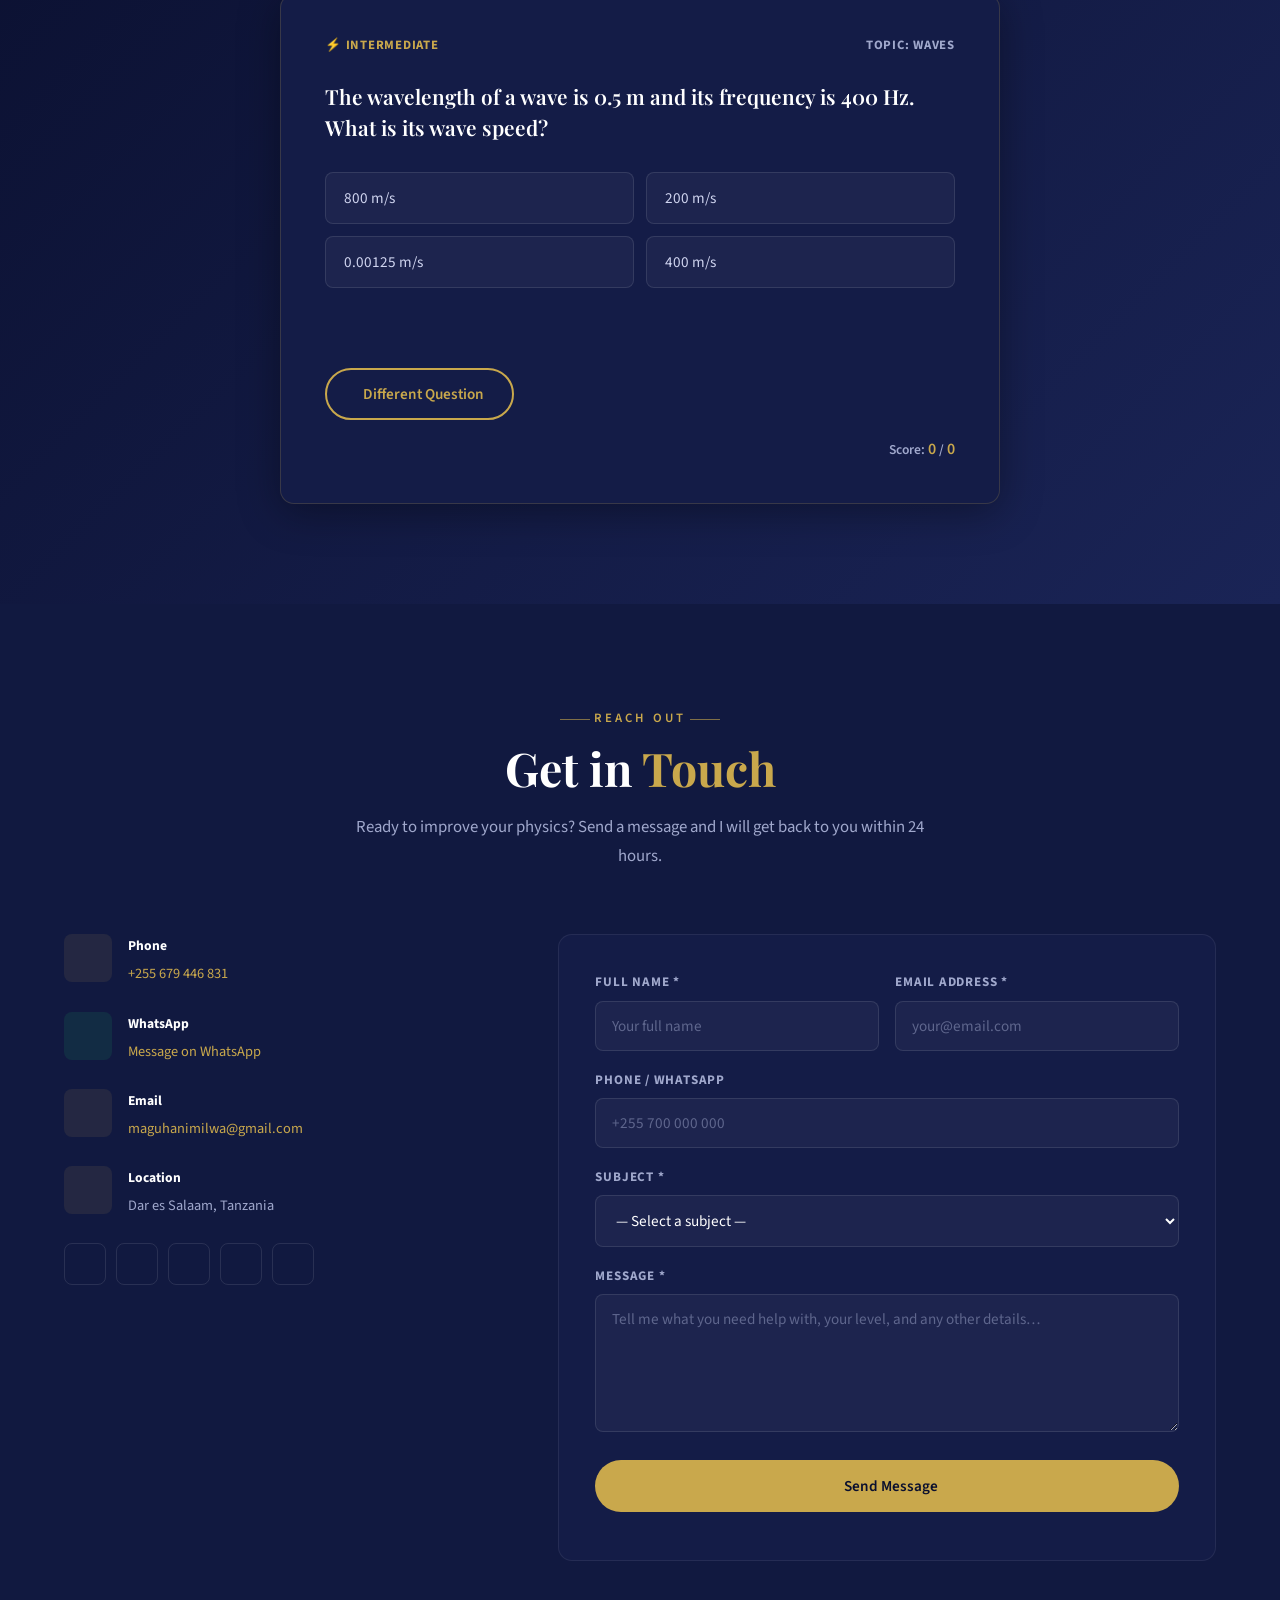
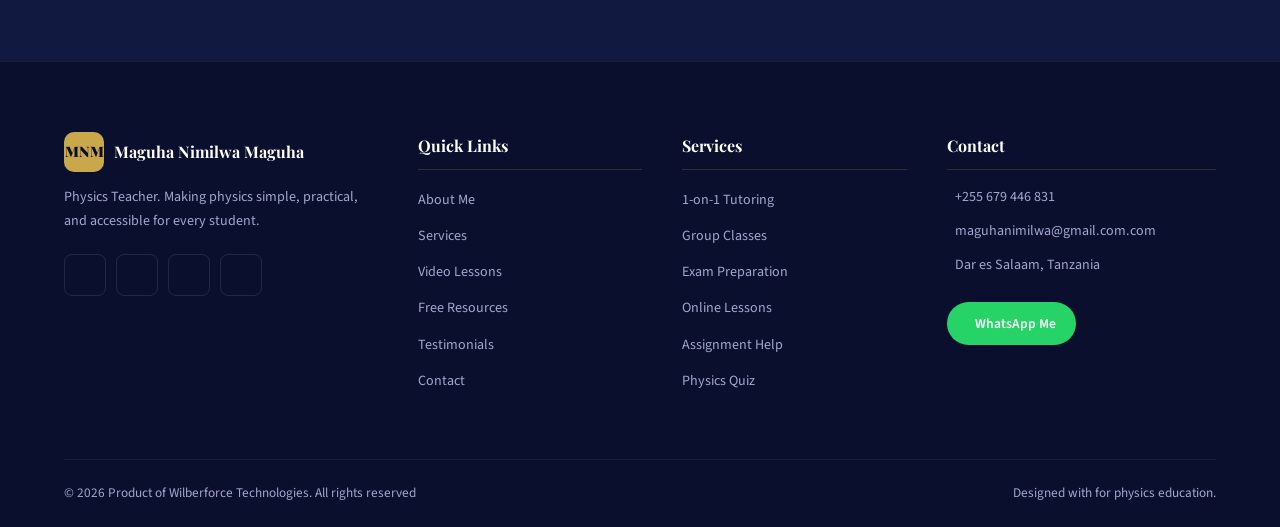
==== commit e0716a6d: "Add files via upload" ====
--- a/index.html
+++ b/index.html
@@ -6,7 +6,7 @@
   <!-- =============================================
        EDIT: Change the title to the teacher's name
   ============================================= -->
-  <title>Mr. Maguha Nimilwa | Physics Teacher</title>
+  <title>Mr. Maguha Nimilwa Maguha | Physics Teacher</title>
   <meta name="description" content="Part-time physics teacher offering tutoring, exam prep, and online lessons. Making physics simple and practical." />
 
   <!-- Google Fonts -->
@@ -83,7 +83,7 @@
       <div class="hero-text">
         <p class="hero-eyebrow">Welcome — I am</p>
         <!-- EDIT: Replace with teacher's actual name -->
-        <h1 class="hero-name">Mr. Maguha Nimilwa</h1>
+        <h1 class="hero-name">Mr. Maguha Nimilwa Maguha</h1>
         <p class="hero-title">Physics Teacher<br />
           <em>Making Physics Simple &amp; Practical</em>
         </p>
@@ -127,7 +127,7 @@
             <!-- EDIT: Replace with actual secondary or casual photo -->
             <img
               src="Maguha2.jpeg"
-              alt="About Dr. James Okonkwo"
+              alt="About Mr. Maguha Nimilwa Maguha"
             />
             <div class="about-exp-badge">
               <span class="exp-number">6+</span>
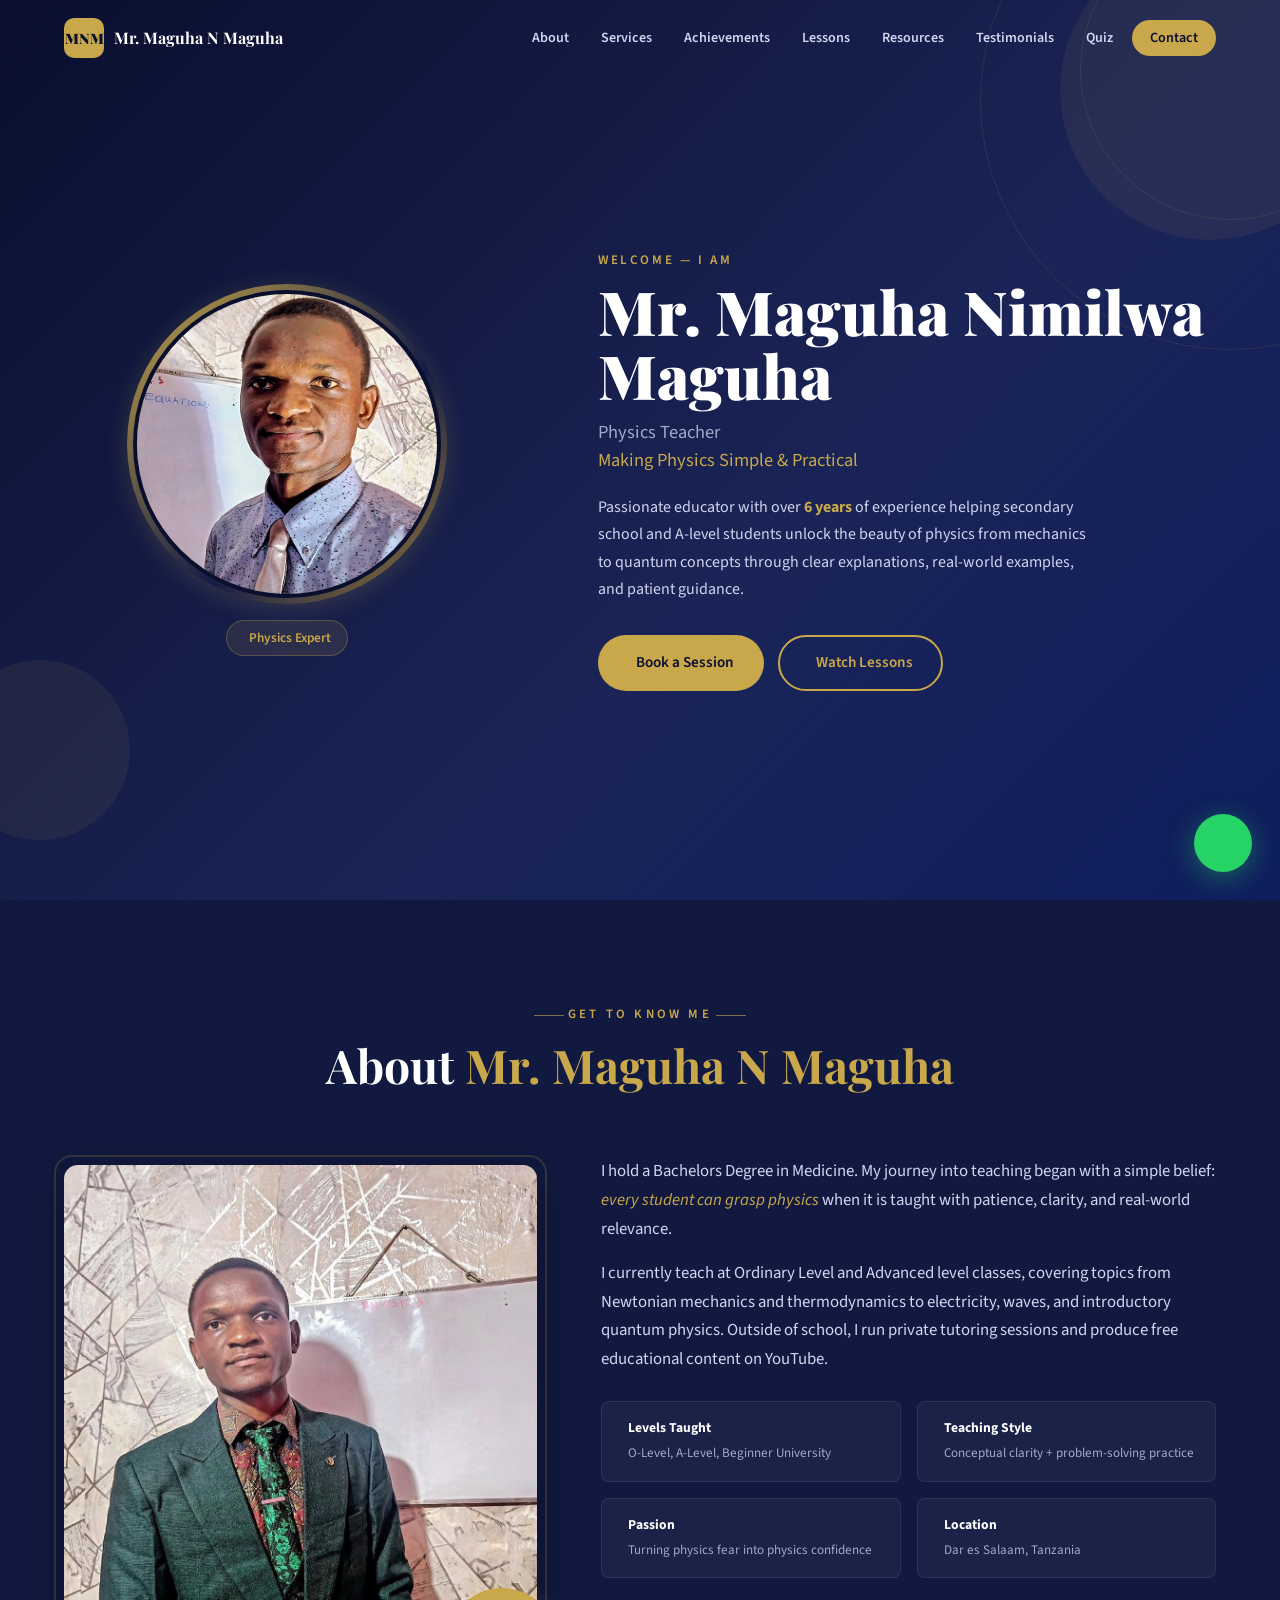
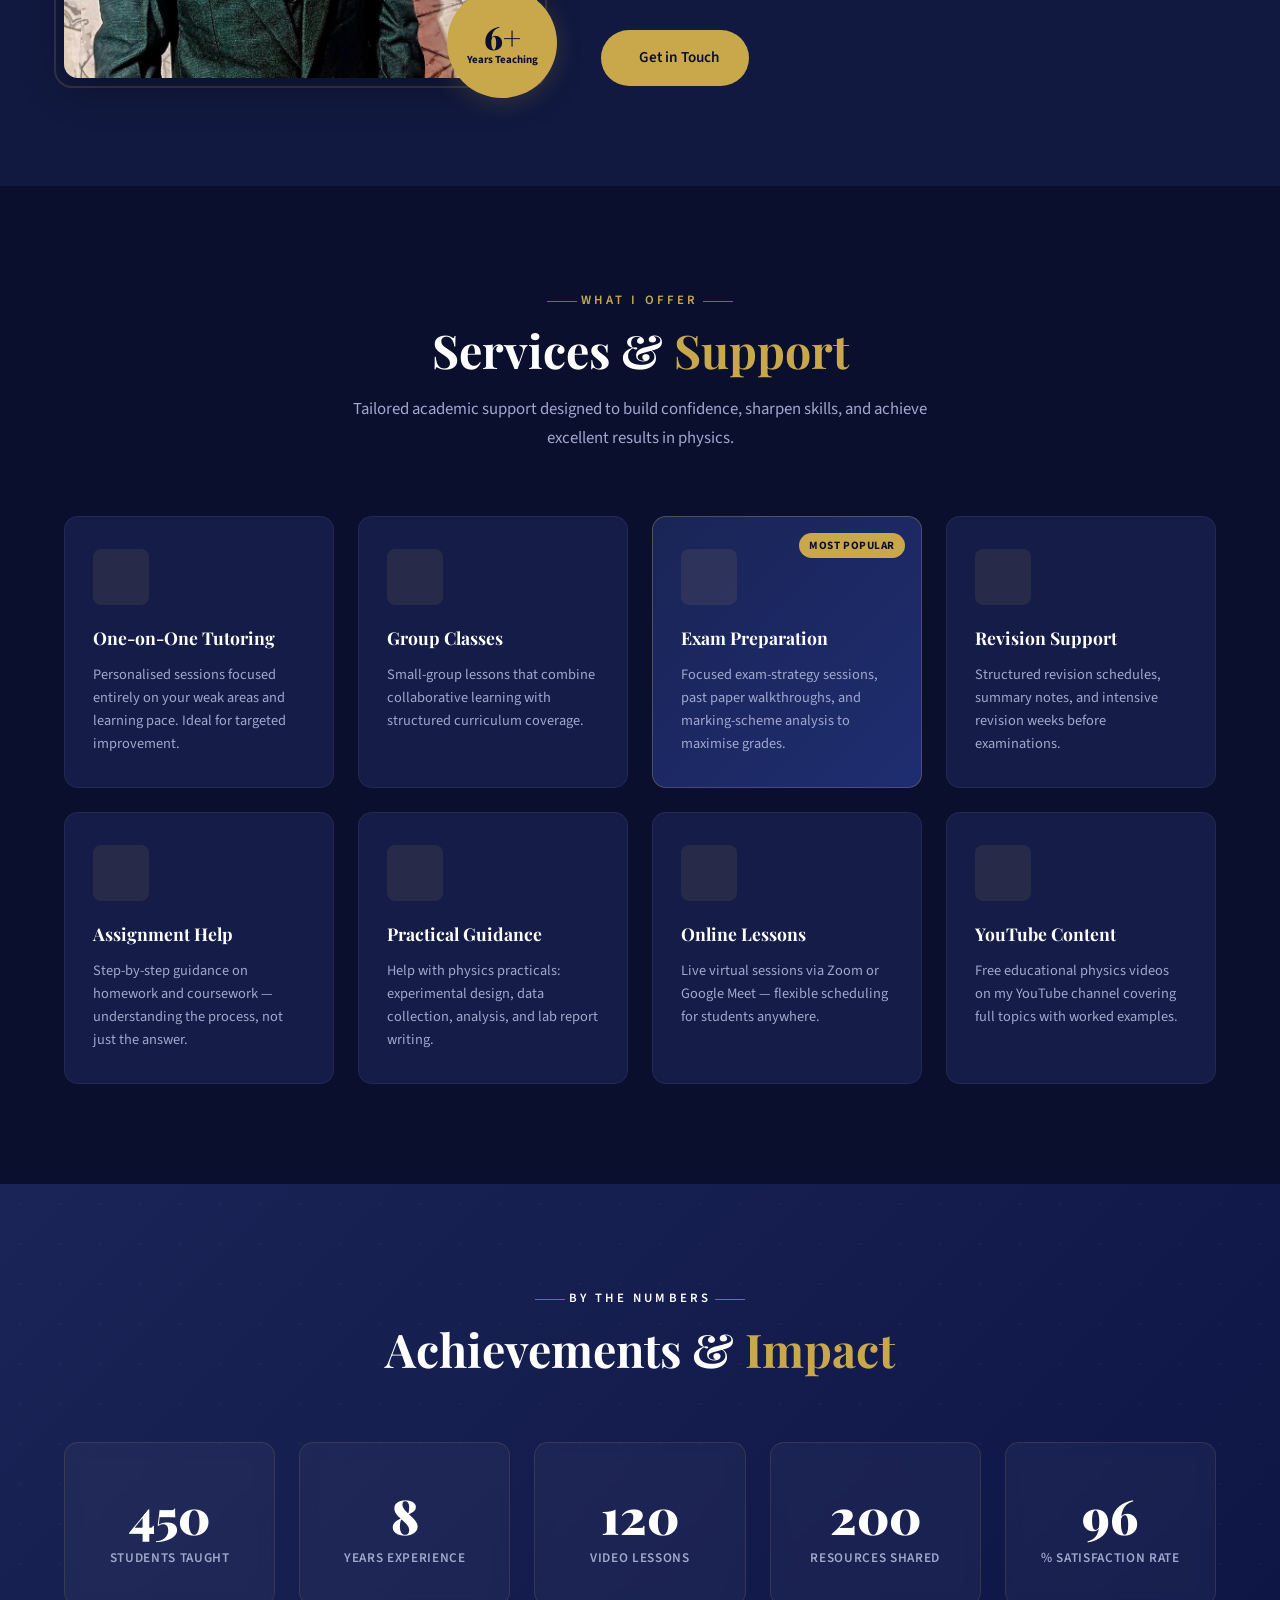
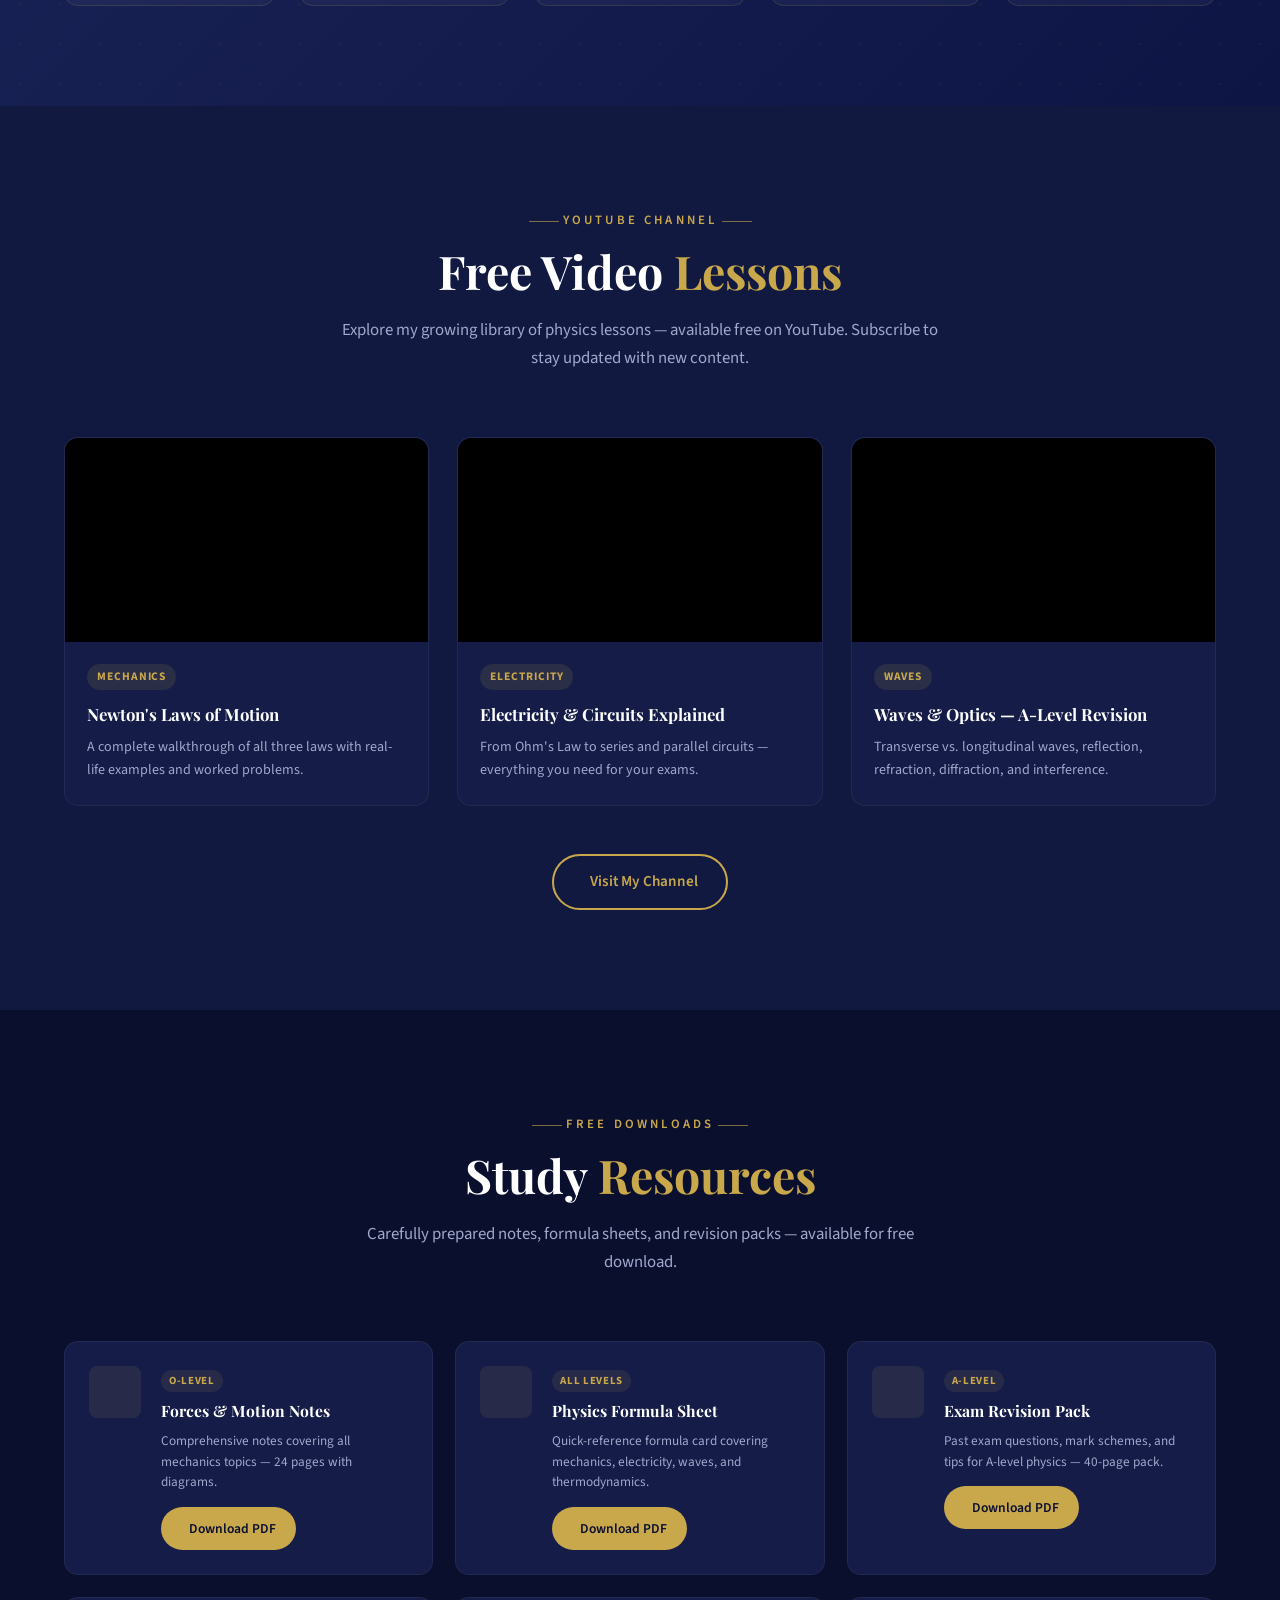
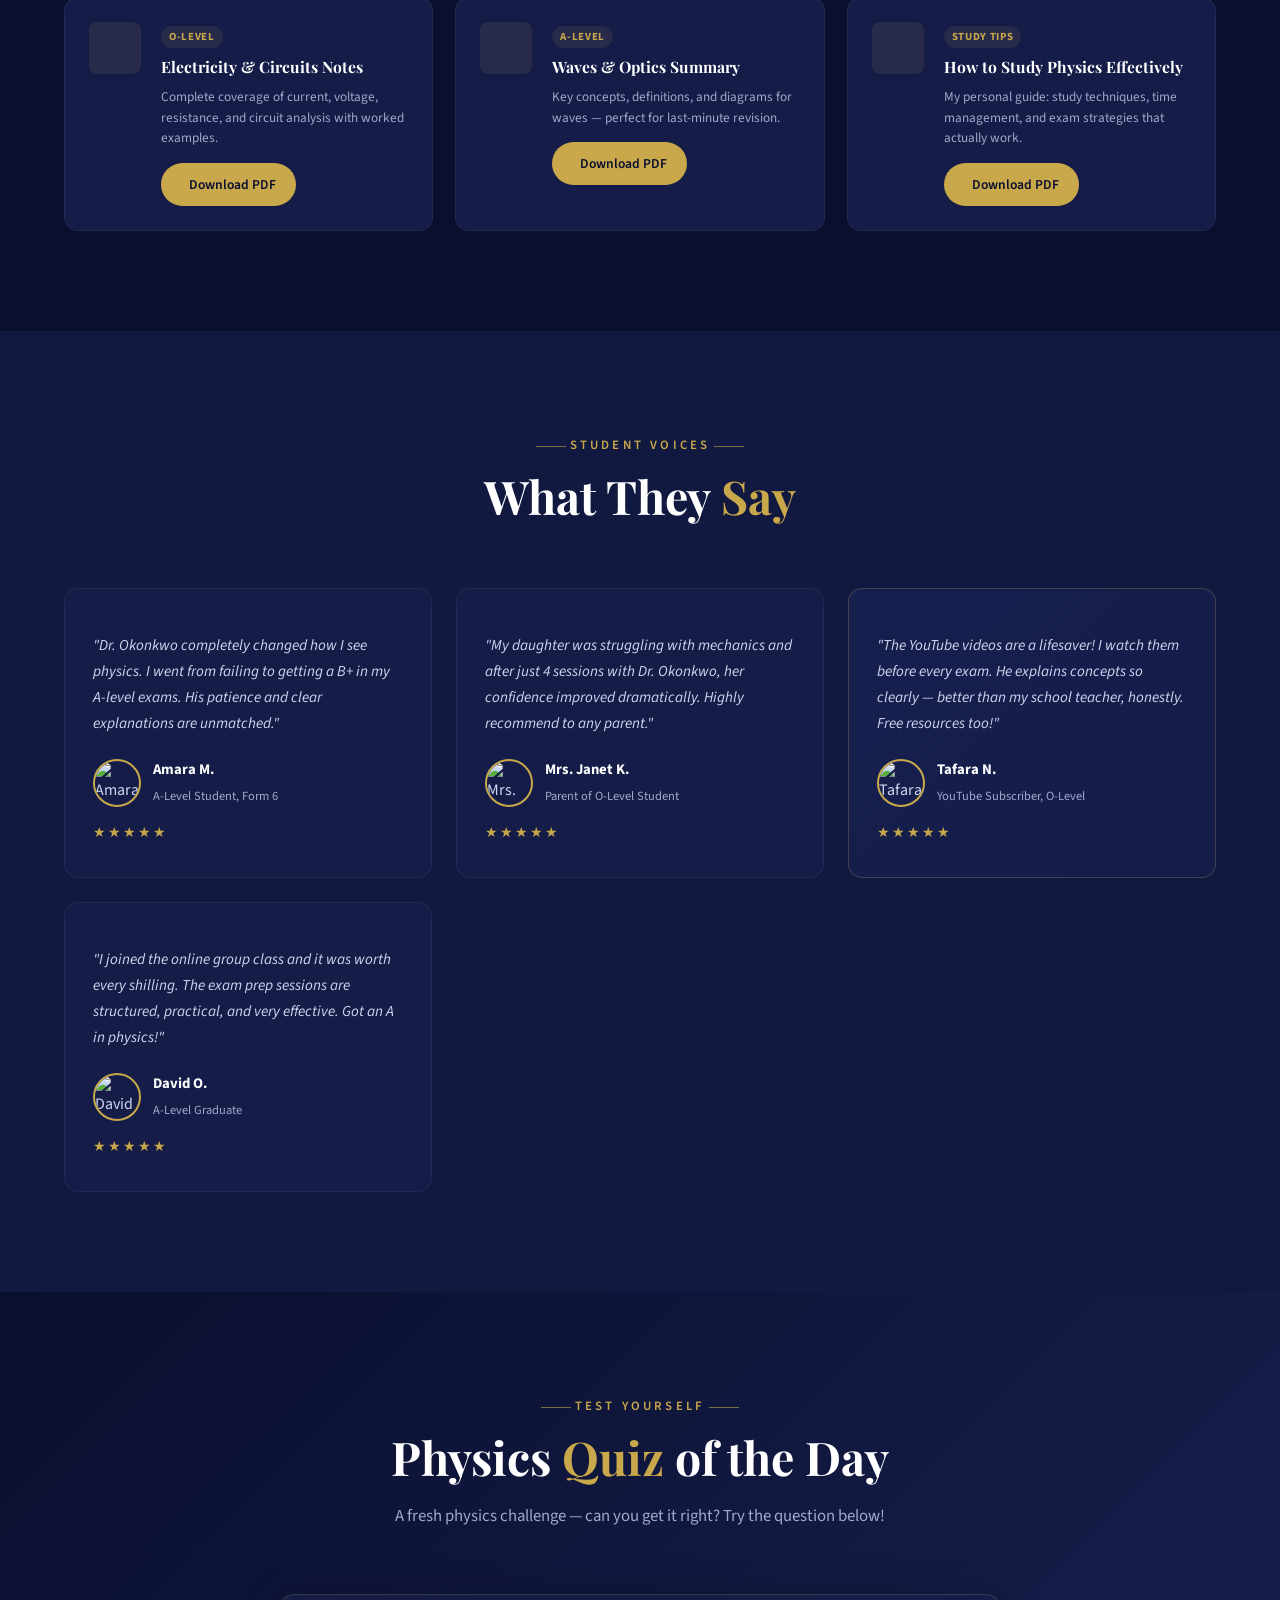
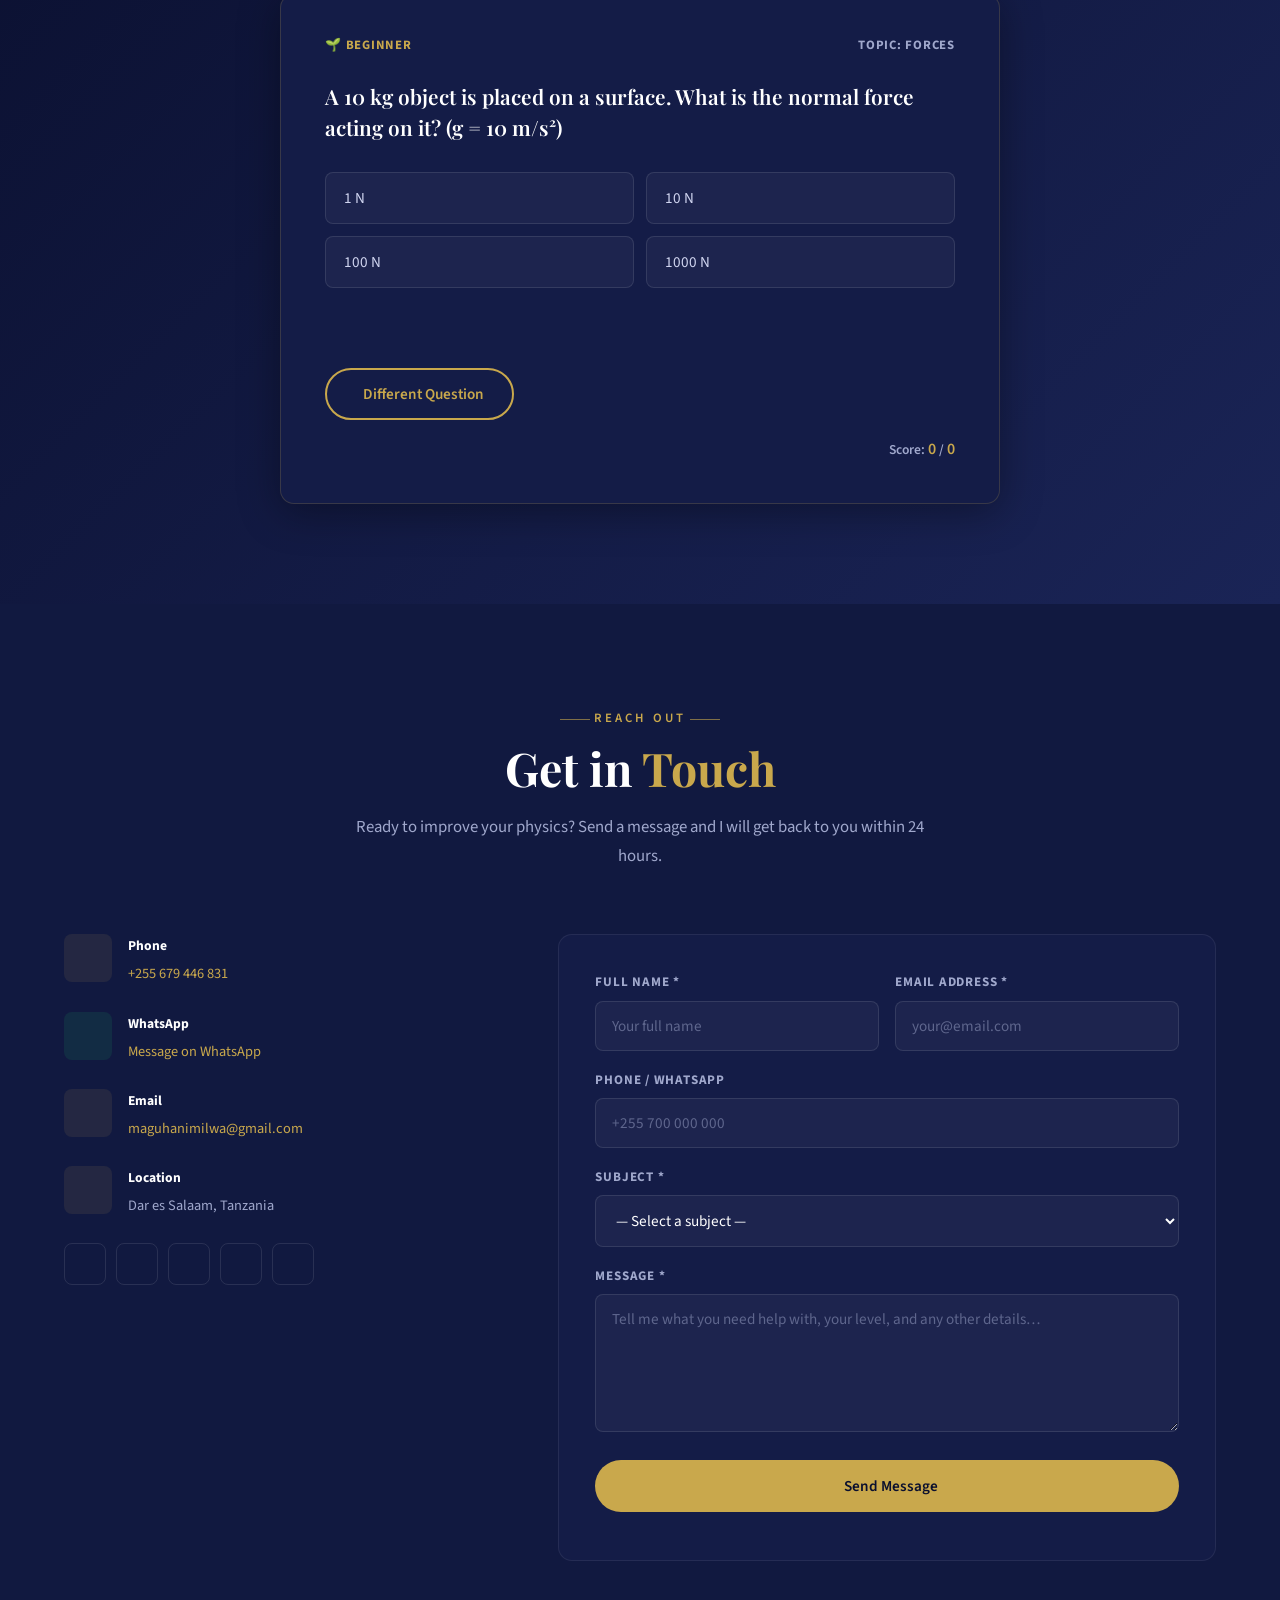
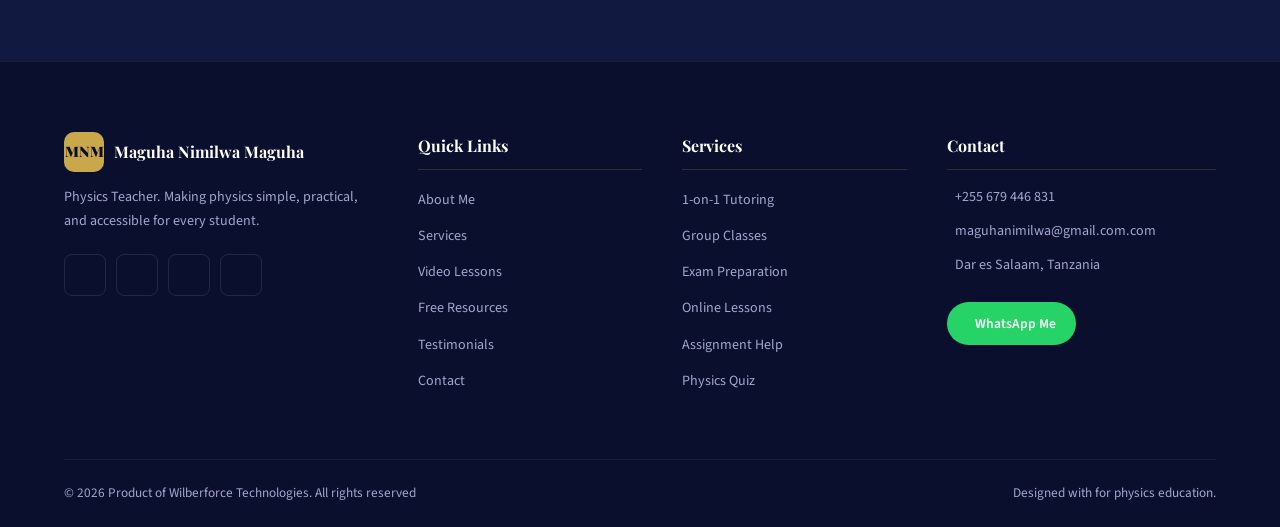
==== commit a9127c47: "Update WhatsApp link with new contact name" ====
--- a/index.html
+++ b/index.html
@@ -633,7 +633,7 @@
             <div>
               <strong>WhatsApp</strong>
               <!-- EDIT: Replace phone number in the URL -->
-              <span><a href="https://wa.me/255679446831?text=Hello%20Dr.%20Okonkwo%2C%20I'd%20like%20to%20book%20a%20session." target="_blank" rel="noopener">Message on WhatsApp</a></span>
+              <span><a href="https://wa.me/255679446831?text=Hello%20Mr.%20Maguha N Maguha%2C%20I'd%20like%20to%20book%20a%20session." target="_blank" rel="noopener">Message on WhatsApp</a></span>
             </div>
           </div>
 
@@ -726,7 +726,7 @@
             <a href="https://youtube.com/@YourChannelHere" target="_blank" rel="noopener" aria-label="YouTube"><i class="ph ph-youtube-logo"></i></a>
             <a href="https://facebook.com/YourPageHere" target="_blank" rel="noopener" aria-label="Facebook"><i class="ph ph-facebook-logo"></i></a>
             <a href="https://twitter.com/YourHandleHere" target="_blank" rel="noopener" aria-label="Twitter / X"><i class="ph ph-x-logo"></i></a>
-            <a href="https://instagram.com/YourHandleHere" target="_blank" rel="noopener" aria-label="Instagram"><i class="ph ph-instagram-logo"></i></a>
+            <a href="https://www.instagram.com/maguha25?igsh=MTNvdHFudGFqZmVxdA==" target="_blank" rel="noopener" aria-label="Instagram"><i class="ph ph-instagram-logo"></i></a>
           </div>
         </div>
 
